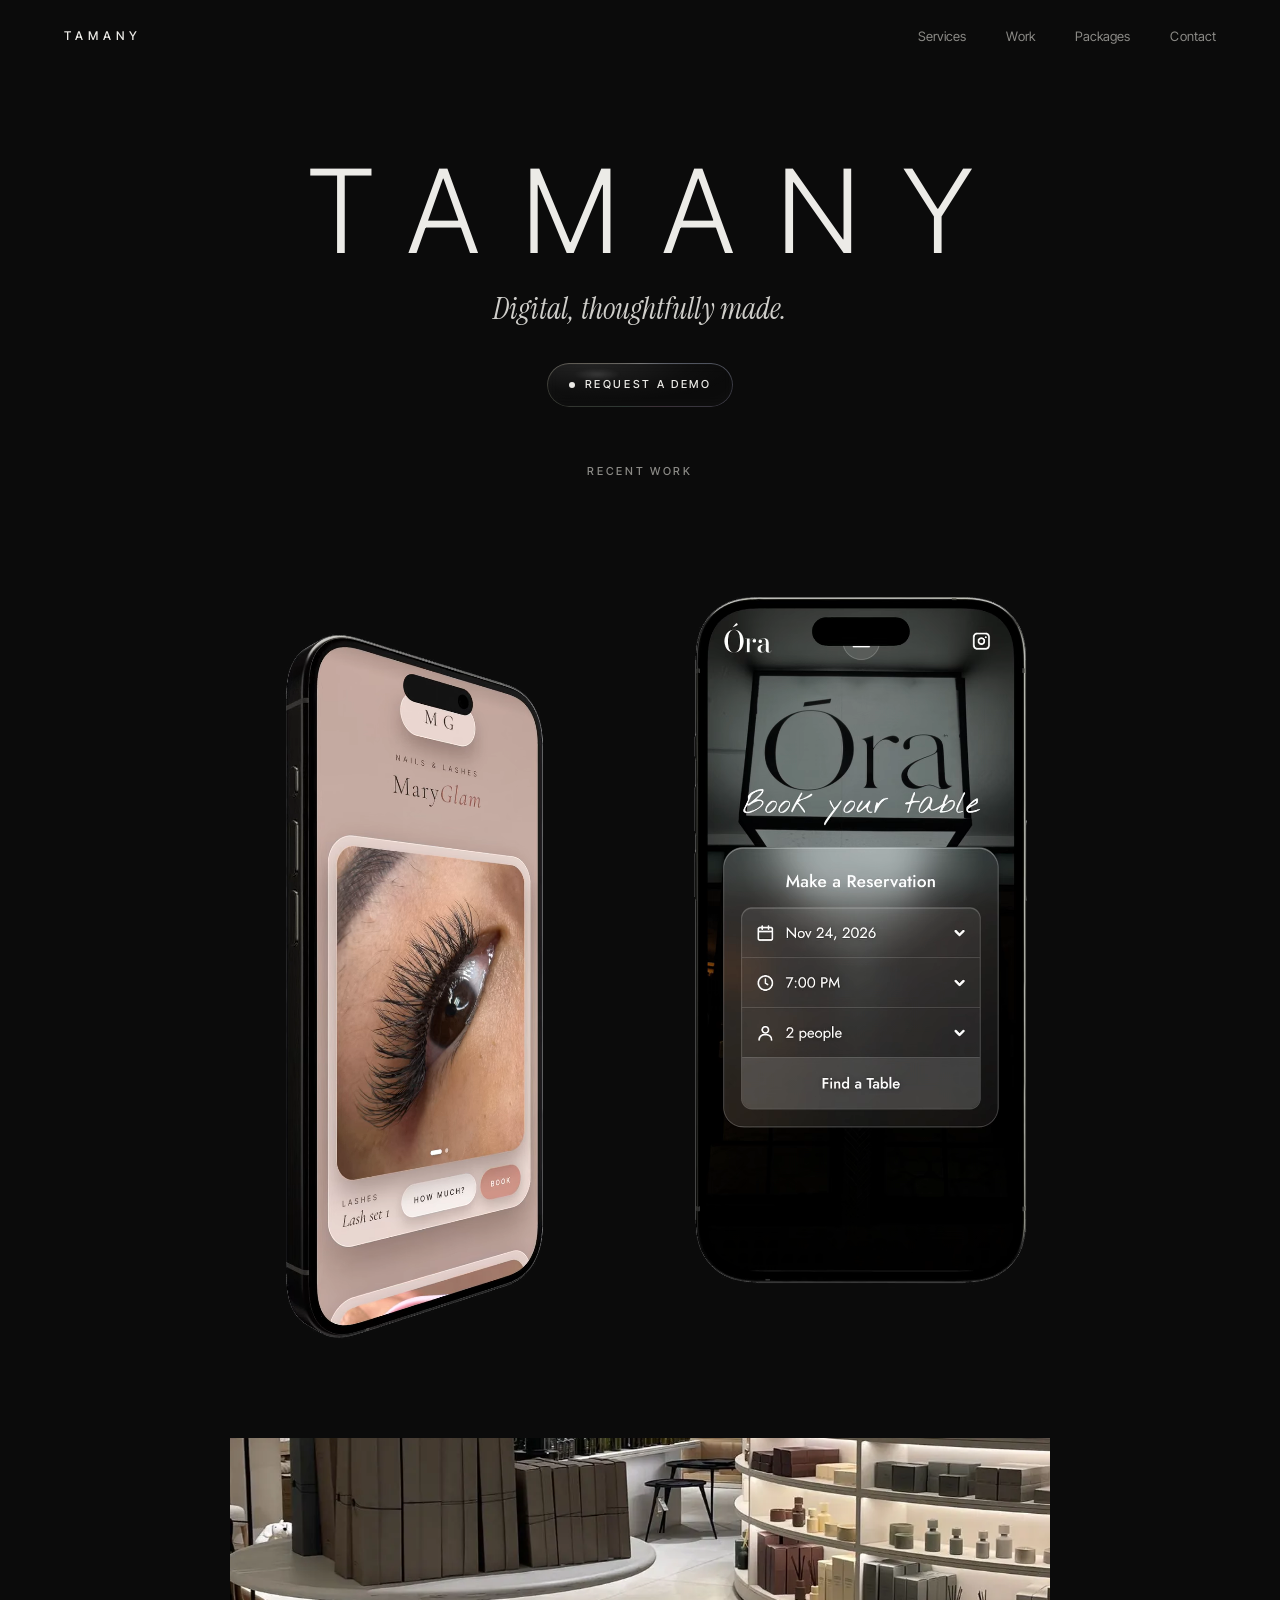
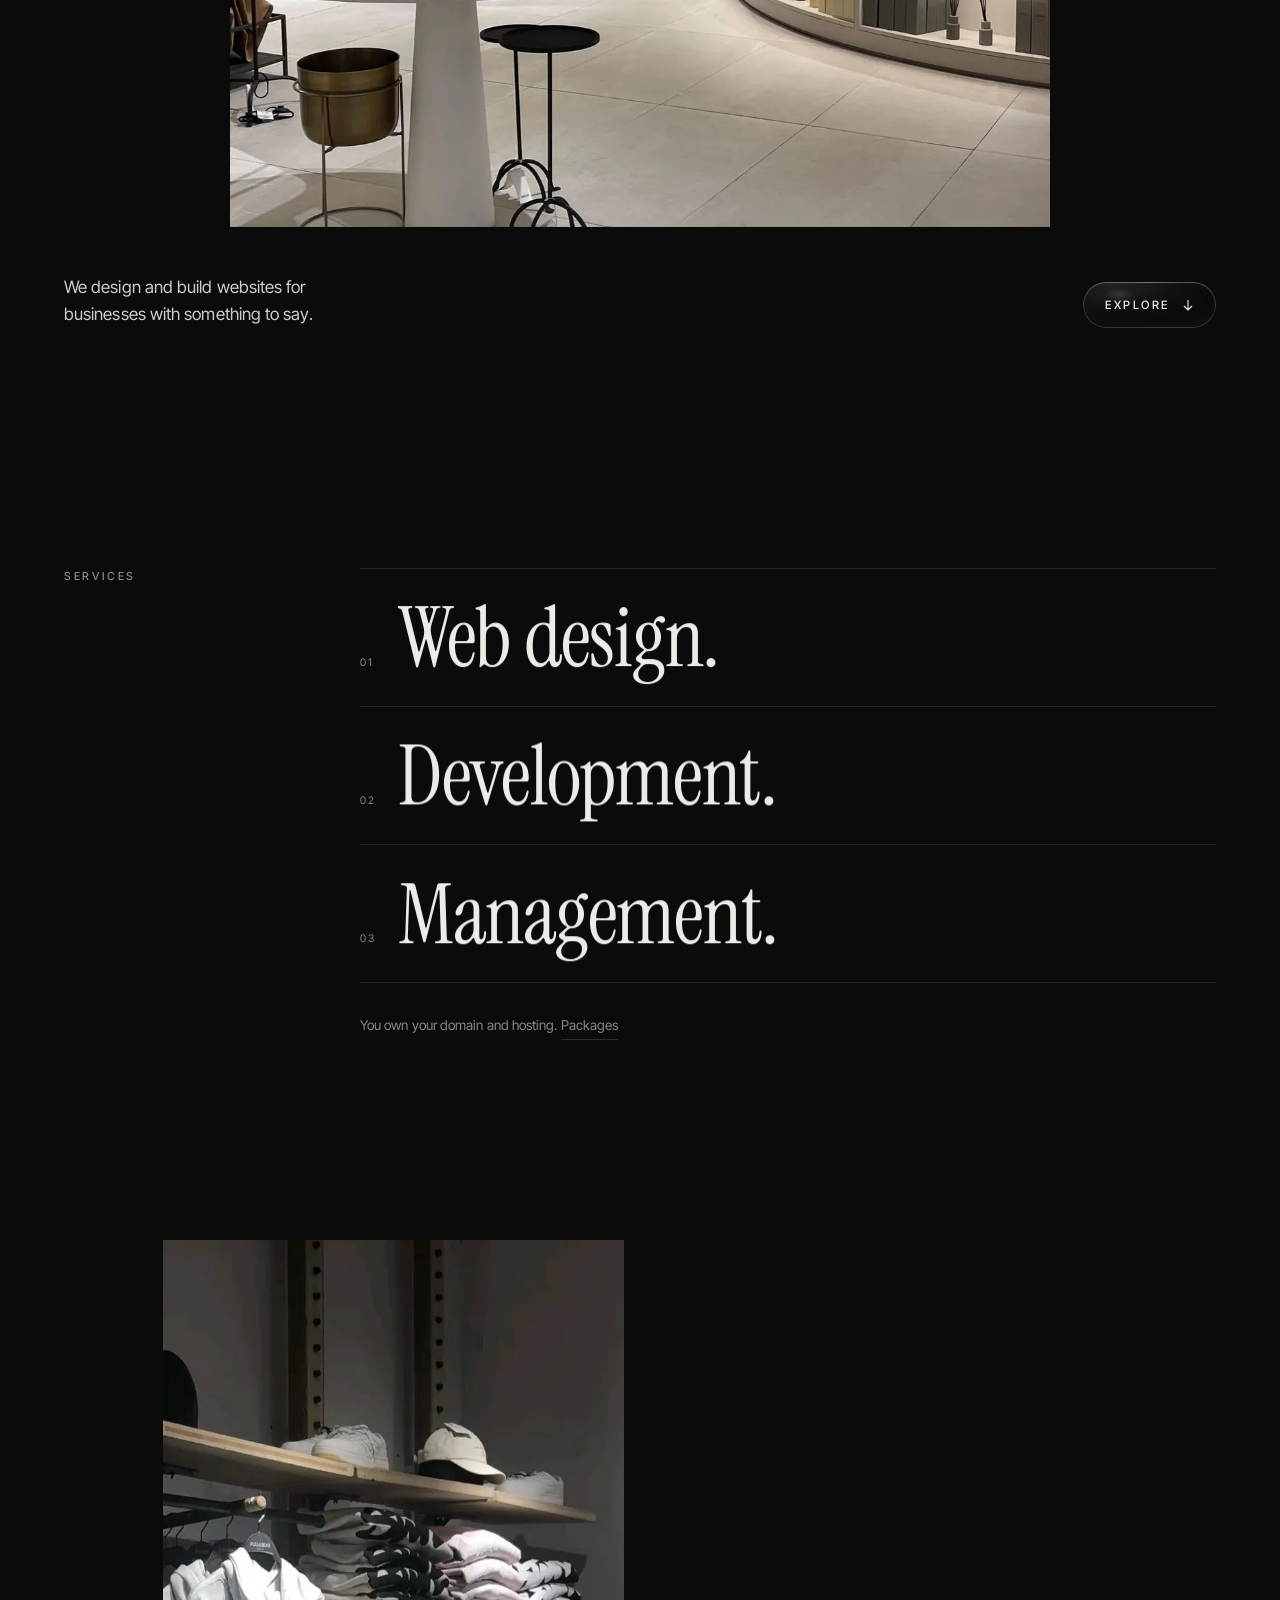
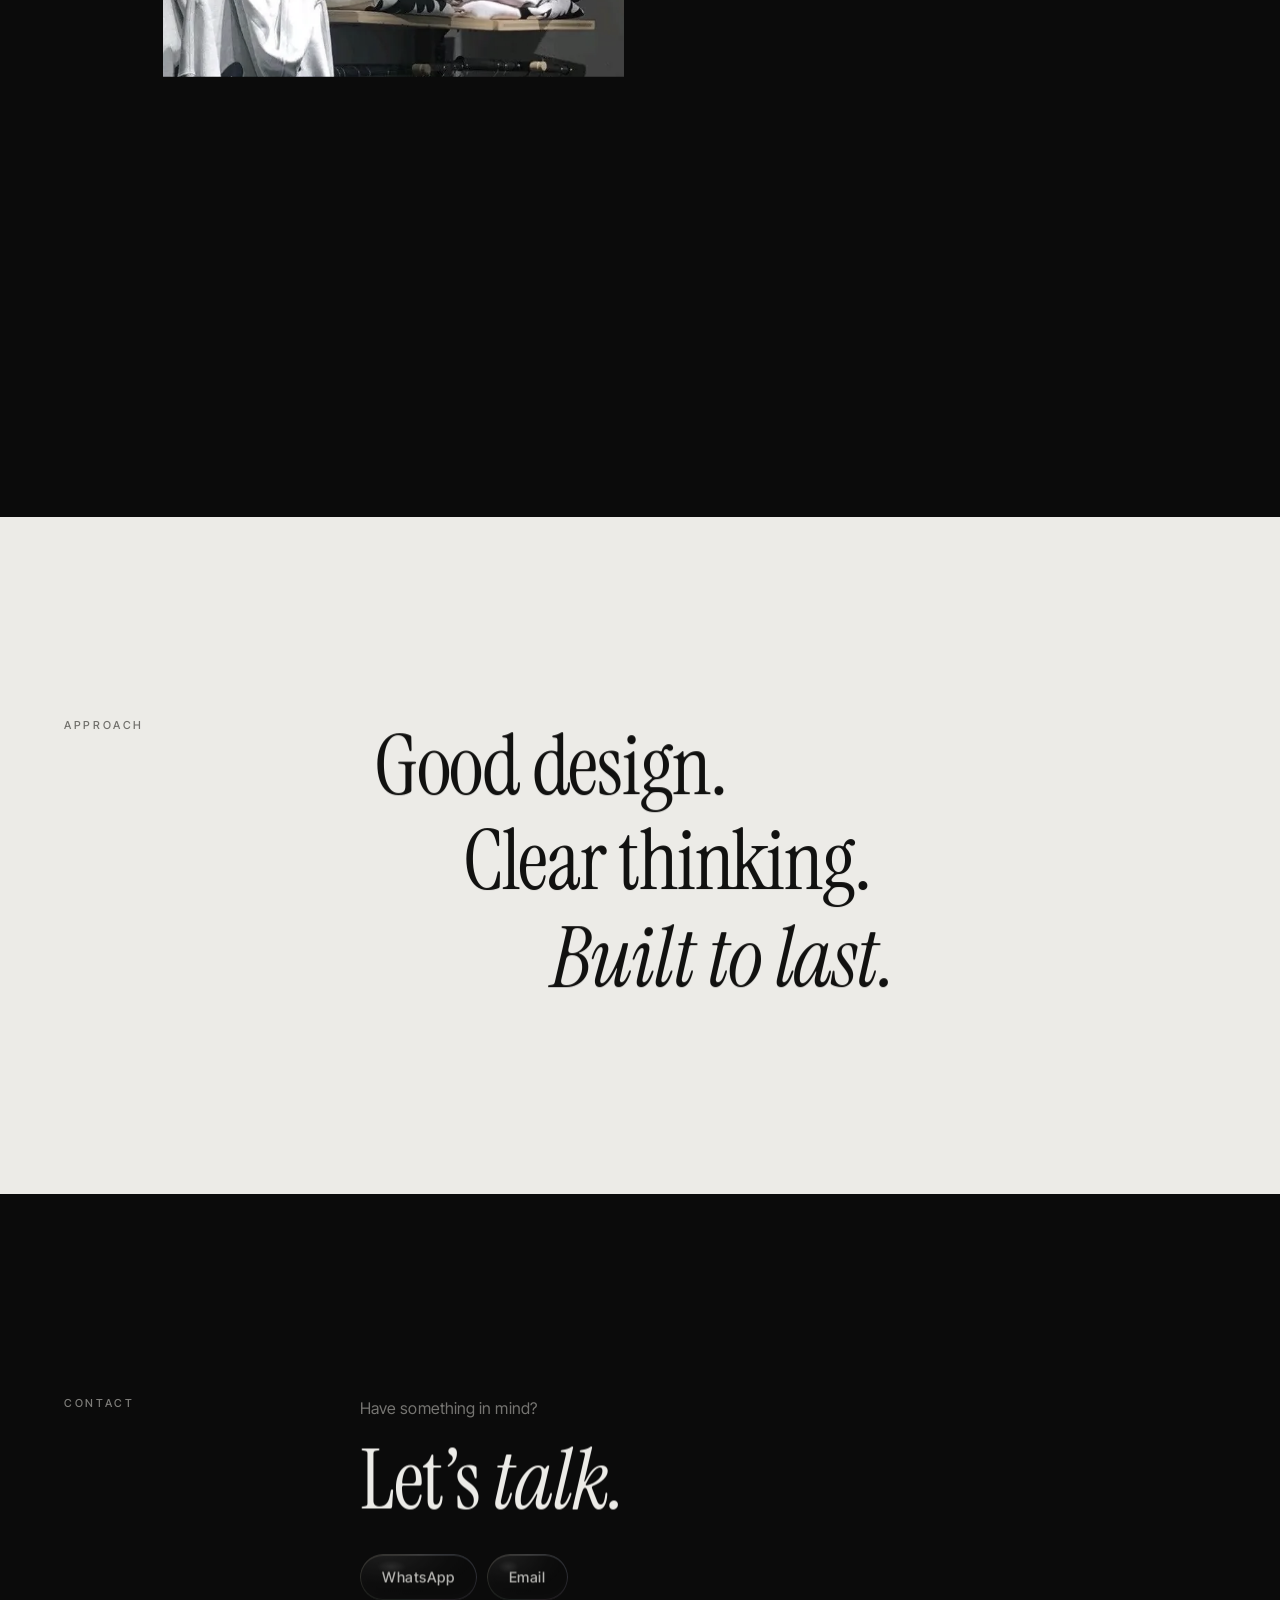
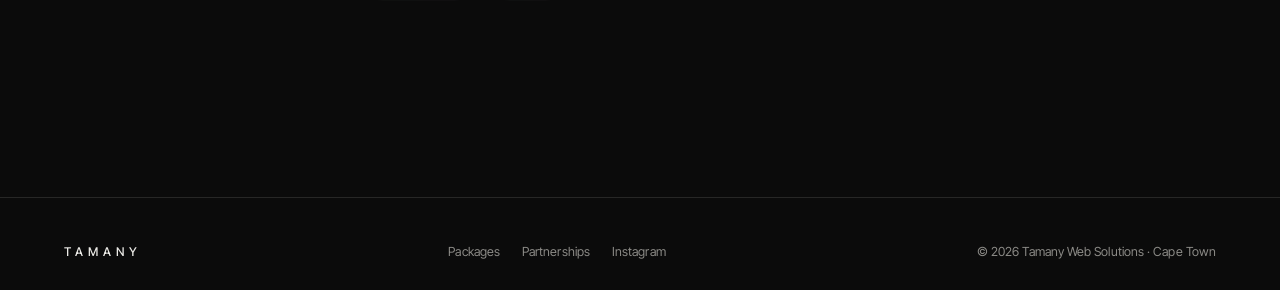
==== index.html @ 44512ad5 "Move Recent work above the hero image Order is now: wordmark, tagline, Request a demo -> Recent work" ====
<!DOCTYPE html>
<html lang="en">
<head>
<meta charset="utf-8">

<meta name="viewport" content="width=device-width, initial-scale=1, viewport-fit=cover">
<title>TAMANY — Digital, thoughtfully made</title>
<meta name="description" content="TAMANY is a Cape Town studio that designs, builds and manages websites for businesses with something to say.">
<link rel="canonical" href="https://tamany.tech/">
<meta name="theme-color" content="#0b0b0b">
<meta property="og:type" content="website">
<meta property="og:site_name" content="TAMANY">
<meta property="og:title" content="TAMANY — Digital, thoughtfully made">
<meta property="og:description" content="TAMANY is a Cape Town studio that designs, builds and manages websites for businesses with something to say.">
<meta property="og:url" content="https://tamany.tech/">
<meta property="og:image" content="https://tamany.tech/og.jpg">
<meta name="twitter:card" content="summary_large_image">
<link rel="icon" href="favicon-32.png" sizes="32x32" type="image/png">
<link rel="apple-touch-icon" href="apple-touch-icon.png">
<link rel="manifest" href="site.webmanifest">
<link rel="preload" href="assets/fonts/inter-tight.woff2" as="font" type="font/woff2" crossorigin>
<link rel="preload" href="assets/fonts/instrument-serif-latin-400-italic.woff2" as="font" type="font/woff2" crossorigin>
<link rel="stylesheet" href="assets/css/site.css">
<script>(function(r){r.classList.add('js');if(window.matchMedia&&!matchMedia('(prefers-reduced-motion: reduce)').matches){r.classList.add('motion');setTimeout(function(){if(!window.__tamanyReady)r.classList.remove('motion')},2500)}})(document.documentElement)</script>
<script src="assets/vendor/gsap.min.js" defer></script>
<script src="assets/vendor/ScrollTrigger.min.js" defer></script>
<script src="assets/vendor/lenis.min.js" defer></script>
<script src="assets/js/site.js" defer></script>
<script type="application/ld+json">{"@context":"https://schema.org","@type":"ProfessionalService","name":"Tamany Web Solutions","alternateName":"TAMANY","url":"https://tamany.tech/","logo":"https://tamany.tech/assets/img/icon-512.png","image":"https://tamany.tech/og.jpg","description":"Website design, development and management for businesses.","email":"tamanitadiwa@gmail.com","telephone":"+27842818624","address":{"@type":"PostalAddress","addressLocality":"Cape Town","addressCountry":"ZA"},"sameAs":["https://www.instagram.com/tamany.thech/"]}</script>
</head>
<body>
<a class="skip" href="#main">Skip to content</a>
<header class="nav bubble">
  <a class="brand" href="index.html" aria-label="TAMANY, home">TAMANY</a>
  <nav class="nav__links" aria-label="Primary">
    <a href="#services">Services</a>
    <a href="#recent">Work</a>
    <a href="packages.html">Packages</a>
    <a href="#contact">Contact</a>
  </nav>
  <button class="nav__menu" type="button" aria-expanded="false" aria-controls="menu">Menu</button>
</header>
<div class="menu" id="menu" aria-hidden="true" inert>
  <ul class="menu__list">
    <li><a href="#services">Services</a></li>
    <li><a href="#approach">Approach</a></li>
    <li><a href="#recent">Work</a></li>
    <li><a href="packages.html">Packages</a></li>
    <li><a href="#contact">Contact</a></li>
  </ul>
  <div class="menu__foot"><a href="https://wa.me/27842818624" target="_blank" rel="noopener">WhatsApp</a><a href="mailto:tamanitadiwa@gmail.com?subject=Tamany">Email</a><a href="https://www.instagram.com/tamany.thech/" target="_blank" rel="noopener">Instagram</a></div>
</div>
<main id="main">

<section class="hero hero--top" aria-label="Introduction">
  <div class="hero__head">
    <h1 class="wordmark">TAMANY</h1>
    <p class="hero__tag">Digital, thoughtfully made.</p>
    <a class="pill bubble demo" href="enquiry.html?need=demo"><i aria-hidden="true"></i>Request a demo</a>
  </div>
</section>

<section class="recent" id="recent" aria-labelledby="recent-h">
  <h2 class="label recent__label" id="recent-h">Recent work</h2>
  <div class="recent__stage">
    <figure class="phone phone--left" data-rate="0.05">
      <video muted loop playsinline disablepictureinpicture preload="none" poster="assets/video/maryglam-poster.webp" width="720" height="1530"
        data-webm="assets/video/maryglam.webm" data-mp4="assets/video/maryglam.mp4" aria-label="MaryGlam nails and lashes website on an iPhone"></video>
    </figure>
    <figure class="phone phone--right" data-rate="0.13">
      <video muted loop playsinline disablepictureinpicture preload="none" poster="assets/video/ora-poster.webp" width="720" height="1530"
        data-webm="assets/video/ora.webm" data-mp4="assets/video/ora.mp4" aria-label="Óra café website on an iPhone"></video>
    </figure>
  </div>
</section>

<section class="hero-follow" aria-label="About">
  <figure class="hero__media"><img src="assets/img/interior-800.webp" srcset="assets/img/interior-800.webp 800w, assets/img/interior-1200.webp 1200w" sizes="(min-width: 900px) 70vw, 100vw" alt="A bright, minimal retail interior with a curved shelf" loading="eager" fetchpriority="high" decoding="async" data-speed="1"></figure>
  <div class="hero__foot wrap">
    <p>We design and build websites for businesses with something to say.</p>
    <a class="pill bubble" href="#services">Explore <svg viewBox="0 0 12 12" aria-hidden="true"><path d="M6 1v10M2 7l4 4 4-4" fill="none" stroke="currentColor" stroke-width="1.1"/></svg></a>
  </div>
</section>



<section class="section wrap" id="services" aria-labelledby="services-h">
  <div class="grid">
    <h2 class="label col-label" id="services-h" data-reveal>Services</h2>
    <div class="col-main">
      <ol class="offer">
        <li><span class="n">01</span><h3 class="mask"><span>Web design.</span></h3></li>
        <li><span class="n">02</span><h3 class="mask"><span>Development.</span></h3></li>
        <li><span class="n">03</span><h3 class="mask"><span>Management.</span></h3></li>
      </ol>
      <p class="note" data-reveal>You own your domain and hosting. <a class="link" href="packages.html">Packages</a></p>
    </div>
  </div>
</section>

<section class="diptych wrap" aria-hidden="true">
  <figure class="diptych__a" data-clip><img src="assets/img/garments-700.webp" srcset="assets/img/garments-700.webp 700w" sizes="(min-width: 900px) 40vw, 50vw" alt="" loading="lazy" decoding="async" data-speed="1.2"></figure>
  <figure class="diptych__b" data-clip><img src="assets/img/dining-700.webp" srcset="assets/img/dining-700.webp 700w" sizes="(min-width: 900px) 30vw, 50vw" alt="" loading="lazy" decoding="async" data-speed="0.8"></figure>
</section>

<section class="section paper wrap" id="approach" aria-labelledby="approach-h">
  <div class="grid">
    <h2 class="label col-label" id="approach-h" data-reveal>Approach</h2>
    <ul class="principles col-main">
      <li class="mask"><span>Good design.</span></li>
      <li class="mask"><span>Clear thinking.</span></li>
      <li class="mask"><span>Built to last.</span></li>
    </ul>
  </div>
</section>


<section class="section wrap" id="contact" aria-labelledby="contact-h">
  <div class="grid">
    <p class="label col-label" data-reveal>Contact</p>
    <div class="col-main">
      <p class="contact__q" data-reveal>Have something in mind?</p>
      <h2 class="display mask" id="contact-h"><span>Let’s <em>talk.</em></span></h2>
      <div class="contact__links" data-reveal>
        <a class="pill bubble" href="https://wa.me/27842818624?text=Hi%20Tamany%2C%20I%E2%80%99d%20like%20to%20talk%20about%20a%20website." target="_blank" rel="noopener">WhatsApp</a>
        <a class="pill bubble" href="mailto:tamanitadiwa@gmail.com?subject=Tamany">Email</a>
      </div>
    </div>
  </div>
</section>

</main>
<a class="pill bubble float-pk" href="packages.html">Packages</a>
<footer class="footer">
  <a class="brand" href="index.html">TAMANY</a>
  <nav aria-label="Footer">
    <a href="packages.html">Packages</a>
    <a href="collaborate.html">Partnerships</a>
    <a href="https://www.instagram.com/tamany.thech/" target="_blank" rel="noopener">Instagram</a>
  </nav>
  <span>© <span data-year>2026</span> Tamany Web Solutions · Cape Town</span>
</footer>
</body>
</html>
---- assets/css/site.css ----
/* ==========================================================================
   TAMANY — mobile-first, editorial, restrained.
   Black, white, silver. Two typefaces. Space does the work.
   ========================================================================== */

@font-face{font-family:"Inter Tight";src:url("../fonts/inter-tight.woff2") format("woff2");font-weight:100 900;font-style:normal;font-display:swap}
@font-face{font-family:"Instrument Serif";src:url("../fonts/instrument-serif-latin-400-normal.woff2") format("woff2");font-weight:400;font-style:normal;font-display:swap}
@font-face{font-family:"Instrument Serif";src:url("../fonts/instrument-serif-latin-400-italic.woff2") format("woff2");font-weight:400;font-style:italic;font-display:swap}

:root{
  --bg:#0b0b0b;
  --fg:#ecebe7;
  --soft:#cfceca;
  --muted:#8b8a86;
  --faint:#555552;
  --line:rgba(236,235,231,.12);
  --paper:#ecebe7;
  --ink:#111110;
  --ink-muted:#6d6c68;
  --ink-line:rgba(17,17,16,.14);

  --sans:"Inter Tight",-apple-system,BlinkMacSystemFont,"Helvetica Neue",Arial,sans-serif;
  --serif:"Instrument Serif","Times New Roman",Georgia,serif;

  --m:24px;
  --nav:60px;
  --space:112px;
  --ease:cubic-bezier(.22,1,.36,1);
}
@media (min-width:768px){:root{--m:48px;--nav:72px;--space:160px}}
@media (min-width:1200px){:root{--m:64px;--space:200px}}
@media (min-width:1800px){:root{--m:96px;--space:240px}}

/* ---------- Base ---------- */
*,*::before,*::after{box-sizing:border-box}
html{-webkit-text-size-adjust:100%;text-size-adjust:100%}
html.lenis,html.lenis body{height:auto}
.lenis.lenis-smooth{scroll-behavior:auto!important}
body{margin:0;background:var(--bg);color:var(--fg);font-family:var(--sans);font-size:15px;line-height:1.6;letter-spacing:.005em;-webkit-font-smoothing:antialiased;-moz-osx-font-smoothing:grayscale;overflow-x:clip}
@media (min-width:768px){body{font-size:16px}}
img{display:block;max-width:100%;height:auto}
a{color:inherit;text-decoration:none}
button{font:inherit;color:inherit;background:none;border:0;padding:0;cursor:pointer}
h1,h2,h3,p,ul,ol,figure{margin:0}
ul,ol{list-style:none;padding:0}
::selection{background:var(--fg);color:var(--bg)}
:focus-visible{outline:1px solid currentColor;outline-offset:4px}
.skip{position:fixed;left:12px;top:-60px;z-index:300;background:var(--fg);color:var(--bg);padding:10px 14px;font-size:13px}
.skip:focus{top:12px}

/* ---------- Type ---------- */
.label{font-size:10.5px;letter-spacing:.24em;text-transform:uppercase;font-weight:500;color:var(--muted)}
@media (min-width:768px){.label{font-size:11px}}
.muted{color:var(--muted)}
.display{font-family:var(--serif);font-weight:400;font-size:clamp(38px,9.4vw,84px);line-height:1.02;letter-spacing:-.015em}
.display em{font-style:italic}

/* ---------- Layout ---------- */
.wrap{padding-inline:var(--m)}
.section{padding-block:var(--space)}
.grid{display:grid;grid-template-columns:minmax(0,1fr);row-gap:32px}
@media (min-width:900px){
  .grid{grid-template-columns:repeat(12,minmax(0,1fr));column-gap:32px}
  .col-label{grid-column:1/4}
  .col-main{grid-column:4/13}
}

/* ---------- Links ---------- */
.link{position:relative;display:inline-block;padding-bottom:3px}
.link::after{content:"";position:absolute;left:0;right:0;bottom:0;height:1px;background:currentColor;opacity:.3;transition:opacity .4s ease,transform .7s var(--ease)}
.link:hover::after,.link:focus-visible::after{opacity:1}

.cta{display:inline-flex;align-items:center;gap:14px;font-size:11.5px;letter-spacing:.24em;text-transform:uppercase;font-weight:500;min-height:44px}
.cta i{display:block;width:34px;height:1px;background:currentColor;transform-origin:left;transition:transform .7s var(--ease)}
.cta:hover i,.cta:focus-visible i{transform:scaleX(1.7)}

/* ---------- Nav ---------- */
.nav{position:fixed;inset:0 0 auto;height:var(--nav);z-index:100;display:flex;align-items:center;justify-content:space-between;padding-inline:var(--m);transition:transform .6s var(--ease),background-color .5s ease}
.nav.is-scrolled{background:rgba(11,11,11,.96)}
.nav.is-hidden{transform:translateY(-100%)}
.brand{font-size:12px;letter-spacing:.42em;font-weight:500;margin-right:-.42em}
.nav__links{display:none;gap:40px;font-size:13px;color:var(--muted)}
.nav__links a{transition:color .3s ease}
.nav__links a:hover,.nav__links a[aria-current="page"]{color:var(--fg)}
.nav__menu{font-size:11px;letter-spacing:.24em;text-transform:uppercase;height:44px;display:inline-flex;align-items:center;padding-left:16px}
@media (min-width:900px){.nav__links{display:flex}.nav__menu{display:none}}

.menu{position:fixed;inset:0;z-index:99;background:var(--bg);padding:calc(var(--nav) + 40px) var(--m) calc(32px + env(safe-area-inset-bottom));display:flex;flex-direction:column;justify-content:space-between;opacity:0;visibility:hidden;transition:opacity .45s var(--ease),visibility 0s .45s}
.menu-open .menu{opacity:1;visibility:visible;transition:opacity .45s var(--ease)}
.menu__list a{display:block;font-family:var(--serif);font-size:38px;line-height:1.3;transform:translateY(10px);opacity:0;transition:transform .7s var(--ease),opacity .7s var(--ease)}
.menu-open .menu__list a{transform:none;opacity:1}
.menu-open .menu__list li:nth-child(2) a{transition-delay:.04s}
.menu-open .menu__list li:nth-child(3) a{transition-delay:.08s}
.menu-open .menu__list li:nth-child(4) a{transition-delay:.12s}
.menu-open .menu__list li:nth-child(5) a{transition-delay:.16s}
.menu__foot{display:flex;gap:24px;font-size:13px;color:var(--muted)}
body.menu-open{overflow:hidden}

/* ---------- Hero ---------- */
.hero{min-height:100vh;min-height:100svh;display:flex;flex-direction:column;padding-top:calc(var(--nav) + 8svh)}
.hero__head{text-align:center;padding-inline:var(--m)}
.wordmark{font-family:var(--sans);font-weight:300;font-size:clamp(30px,9.6vw,116px);letter-spacing:.36em;margin-right:-.36em;line-height:1}
.hero__tag{margin-top:16px;font-family:var(--serif);font-style:italic;font-size:clamp(19px,5vw,30px);color:var(--soft)}
.hero__media{position:relative;margin-top:5svh;flex:1 1 auto;min-height:36svh;overflow:hidden}
.hero__media img{position:absolute;left:0;top:-6%;width:100%;height:112%;object-fit:cover;object-position:50% 72%}
.hero__foot{display:flex;flex-direction:column;align-items:flex-start;gap:10px;padding-block:8px 28px}
.hero__foot p{max-width:30ch;color:var(--soft)}
@media (min-width:900px){
  .hero{padding-top:calc(var(--nav) + 9vh)}
  .hero__media{margin:6vh auto 0;width:min(64vw,1240px);flex:0 0 auto;min-height:0;height:min(44vh,34vw)}
  .hero__foot{flex-direction:row;justify-content:space-between;align-items:flex-end;padding-block:40px 40px}
  .hero__foot p{font-size:17px}
}

/* ---------- Services ---------- */
.offer li{display:flex;align-items:baseline;gap:18px;padding-block:16px;border-top:1px solid var(--line)}
.offer li:last-child{border-bottom:1px solid var(--line)}
.offer .n{font-size:10.5px;letter-spacing:.2em;color:var(--muted);min-width:20px}
.offer h3{font-family:var(--serif);font-weight:400;font-size:clamp(36px,10vw,84px);line-height:1.06;letter-spacing:-.015em;transition:opacity .6s var(--ease),transform .8s var(--ease)}
.offer small{margin-left:auto;font-size:12.5px;color:var(--muted);display:none}
@media (min-width:900px){
  .offer li{padding-block:24px}
  .offer small{display:block}
  .offer:hover h3{opacity:.25}
  .offer li:hover h3{opacity:1;transform:translateX(12px)}
}
.note{margin-top:32px;color:var(--muted);font-size:13.5px;max-width:36ch}

/* ---------- Diptych ---------- */
.diptych{display:grid;grid-template-columns:7fr 5fr;gap:12px;align-items:start;padding-bottom:var(--space)}
.diptych figure{position:relative;overflow:hidden}
.diptych__a{aspect-ratio:3/4.4}
.diptych__b{aspect-ratio:3/4;margin-top:34%}
.diptych img{position:absolute;left:0;top:-7%;width:100%;height:114%;object-fit:cover;filter:saturate(.72)}
@media (min-width:900px){
  .diptych{grid-template-columns:repeat(12,minmax(0,1fr));gap:32px}
  .diptych__a{grid-column:2/7}
  .diptych__b{grid-column:8/11;margin-top:42%}
}

/* ---------- Approach (paper) ---------- */
.paper{background:var(--paper);color:var(--ink)}
.paper .label{color:var(--ink-muted)}
.principles li{font-family:var(--serif);font-size:clamp(36px,9.6vw,84px);line-height:1.1;letter-spacing:-.015em}
.principles li:nth-child(2){padding-left:12%}
.principles li:nth-child(3){padding-left:24%;font-style:italic}
.approach__fig{position:relative;overflow:hidden;aspect-ratio:4/5;width:72%;margin:48px 0 0 auto}
.approach__fig img{position:absolute;left:0;top:-7%;width:100%;height:114%;object-fit:cover}
@media (min-width:900px){
  .approach__words{grid-column:4/10;align-self:center}
  .approach__fig{grid-column:10/13;width:100%;margin:0}
}

/* ---------- Work ---------- */
.work-list li{display:flex;justify-content:space-between;align-items:baseline;gap:18px;padding-block:20px;border-top:1px solid var(--line)}
.work-list li:last-child{border-bottom:1px solid var(--line)}
.work-list h3{font-family:var(--serif);font-weight:400;font-size:clamp(24px,6vw,40px);line-height:1.1;color:var(--faint)}
.work-list .label{color:var(--faint)}
.work-intro{color:var(--muted);max-width:34ch;margin-bottom:40px}

/* ---------- Contact ---------- */
.contact__q{color:var(--muted);margin-bottom:10px}
.contact__links{display:flex;flex-wrap:wrap;gap:12px 32px;margin-top:36px;color:var(--soft)}
@media (min-width:768px){.contact__links{font-size:17px}}

/* ---------- Footer ---------- */
.footer{padding:44px var(--m) calc(28px + env(safe-area-inset-bottom));border-top:1px solid var(--line);display:flex;flex-direction:column;gap:18px;font-size:12.5px;color:var(--muted)}
.footer nav{display:flex;flex-wrap:wrap;gap:8px 22px}
.footer a:hover{color:var(--fg)}
.footer .brand{color:var(--fg)}
@media (min-width:900px){.footer{flex-direction:row;justify-content:space-between;align-items:center}}

/* ---------- Subpages ---------- */
.page-head{padding-top:calc(var(--nav) + 72px);padding-bottom:56px}
@media (min-width:900px){.page-head{padding-top:calc(var(--nav) + 150px);padding-bottom:100px}}
.page-head h1{font-family:var(--serif);font-weight:400;font-size:clamp(40px,10vw,92px);line-height:1.04;letter-spacing:-.015em;margin-top:20px}
.page-head h1 em{font-style:italic}
.page-head p{margin-top:20px;color:var(--muted);max-width:38ch}

.rows > *{display:grid;grid-template-columns:minmax(0,1fr);gap:10px;padding-block:28px;border-top:1px solid var(--line)}
.rows > *:last-child{border-bottom:1px solid var(--line)}
.rows h2{font-family:var(--serif);font-weight:400;font-size:clamp(28px,7.2vw,44px);line-height:1.08;letter-spacing:-.01em}
.rows p{color:var(--muted);font-size:14px;max-width:50ch}
@media (min-width:900px){
  .rows > *{grid-template-columns:repeat(12,minmax(0,1fr));column-gap:32px;padding-block:40px;align-items:baseline}
  .rows .r-a{grid-column:1/6}
  .rows .r-b{grid-column:6/9}
  .rows .r-c{grid-column:9/13}
}
.rows .price,.price{font-family:var(--serif);font-size:clamp(26px,6.4vw,36px);line-height:1}
.price small{display:block;font-family:var(--sans);font-size:12px;color:var(--muted);margin-top:8px;line-height:1.5}
.feats{color:var(--muted);font-size:13.5px;line-height:1.75}
.row-actions{margin-top:16px;font-size:14px}
.chips{display:flex;gap:4px 18px;flex-wrap:wrap;font-size:14px}
.chip{color:var(--muted);min-height:40px;border-bottom:1px solid transparent;transition:color .3s,border-color .3s}
.chip[aria-pressed="true"]{color:var(--fg);border-color:var(--fg)}
@media (min-width:900px){.rows--links:hover > a{opacity:.4}.rows--links > a{transition:opacity .5s var(--ease)}.rows--links > a:hover{opacity:1}}

/* ---------- Form ---------- */
.form{display:grid;gap:30px;max-width:760px}
.field{border-bottom:1px solid var(--line);transition:border-color .3s}
.field:focus-within{border-color:var(--fg)}
.field label{display:block;font-size:10.5px;letter-spacing:.24em;text-transform:uppercase;color:var(--muted)}
.field input,.field select,.field textarea{width:100%;background:transparent;border:0;border-radius:0;color:var(--fg);font:inherit;font-size:17px;padding:10px 0 12px;outline:none;-webkit-appearance:none;appearance:none}
.field textarea{resize:vertical;min-height:96px}
.field select option{background:var(--bg)}
.field input::placeholder,.field textarea::placeholder{color:var(--faint)}
.field .err{display:none;font-size:12.5px;padding-bottom:8px}
.field.is-invalid{border-color:var(--fg)}
.field.is-invalid .err{display:block}
.form__send{display:flex;gap:28px;flex-wrap:wrap}
.form__send .muted{color:var(--muted)}
@media (min-width:700px){.form{grid-template-columns:1fr 1fr;column-gap:32px}.field--full,.form__send{grid-column:1/-1}}

/* ---------- Motion (only when JS + motion allowed) ---------- */
html.motion [data-reveal]{opacity:0;transform:translateY(14px)}
html.motion [data-clip]{clip-path:inset(0 0 100% 0)}
html.motion .hero .wordmark,html.motion .hero__tag,html.motion .hero__foot > *{opacity:0}

@media (prefers-reduced-motion:reduce){
  *,*::before,*::after{transition-duration:.01ms!important;animation-duration:.01ms!important}
}
html.motion .hero__media{clip-path:inset(18% 8% 18% 8%)}

/* ==========================================================================
   Soap bubble — used sparingly: nav on scroll, Explore, contact links.
   Clear, thin, faintly iridescent. Not frosted.
   ========================================================================== */
@property --sheen{syntax:"<angle>";initial-value:0deg;inherits:false}
.bubble{position:relative;isolation:isolate;border-radius:999px;background:radial-gradient(120% 140% at 22% 0%,rgba(255,255,255,.10),rgba(255,255,255,.02) 46%,rgba(255,255,255,0) 70%);-webkit-backdrop-filter:blur(6px) saturate(150%);backdrop-filter:blur(6px) saturate(150%);box-shadow:inset 0 1px 1px rgba(255,255,255,.16),inset 0 -6px 14px rgba(255,255,255,.025)}
.bubble::before{content:"";position:absolute;inset:0;border-radius:inherit;padding:1px;pointer-events:none;
  background:conic-gradient(from var(--sheen),rgba(255,255,255,.42),rgba(186,206,255,.30),rgba(255,198,232,.26),rgba(196,255,232,.24),rgba(255,236,190,.22),rgba(255,255,255,.42));
  -webkit-mask:linear-gradient(#000 0 0) content-box,linear-gradient(#000 0 0);-webkit-mask-composite:xor;mask:linear-gradient(#000 0 0) content-box exclude,linear-gradient(#000 0 0);
  animation:sheen 9s linear infinite;opacity:.75}
.bubble::after{content:"";position:absolute;left:14%;top:12%;width:26%;height:30%;border-radius:50%;background:radial-gradient(closest-side,rgba(255,255,255,.22),rgba(255,255,255,0));pointer-events:none;filter:blur(1px)}
@keyframes sheen{to{--sheen:360deg}}

/* Nav becomes a floating bubble once you scroll */
.nav{transition:transform .6s var(--ease),inset .6s var(--ease),height .6s var(--ease),padding .6s var(--ease),border-radius .6s var(--ease)}
.nav.is-scrolled{background:transparent;inset:10px 10px auto;height:52px;padding-inline:20px}
.nav.is-scrolled.bubble,.nav.is-scrolled{border-radius:999px}
.nav:not(.is-scrolled)::before,.nav:not(.is-scrolled)::after{opacity:0}
.nav::before,.nav::after{transition:opacity .6s ease}
.nav.is-scrolled{background:radial-gradient(120% 140% at 22% 0%,rgba(40,40,40,.42),rgba(14,14,14,.34) 60%)}
.nav.is-hidden{transform:translateY(calc(-100% - 16px))}
@media (min-width:900px){.nav.is-scrolled{inset:14px var(--m) auto;height:56px;padding-inline:28px}}

/* Bubble pills */
.pill{display:inline-flex;align-items:center;gap:12px;height:46px;padding:0 22px;font-size:11.5px;letter-spacing:.22em;text-transform:uppercase;font-weight:500;transition:transform .6s var(--ease)}
.pill:hover{transform:translateY(-2px)}
.pill svg{width:12px;height:12px;transition:transform .6s var(--ease)}
.pill:hover svg{transform:translateY(2px)}
.contact__links{gap:10px}
.contact__links .pill{letter-spacing:.04em;text-transform:none;font-size:14.5px;color:var(--fg)}

/* Line-mask reveals */
.mask{display:block;overflow:hidden;padding-bottom:.08em;margin-bottom:-.08em}
.mask > span{display:inline-block;will-change:transform}
html.motion .mask > span{transform:translateY(108%)}

@media (prefers-reduced-motion:reduce){.bubble::before{animation:none}}
.nav:not(.is-scrolled){background:none;box-shadow:none;-webkit-backdrop-filter:none;backdrop-filter:none}
.bubble::after{background:radial-gradient(closest-side,rgba(255,255,255,.13),rgba(255,255,255,0))}
@media (max-width:899px){
  .hero{height:100vh;height:100svh;min-height:560px}
  .hero__media{min-height:0;margin-top:4svh}
  .hero__foot{padding-bottom:calc(22px + env(safe-area-inset-bottom))}
}
.nav.bubble{position:fixed}
@media (max-width:899px){.hero__media{flex:1 1 0}}

/* ==========================================================================
   Packages: quick start + level slider
   ========================================================================== */
.pk{padding-bottom:72px}
@media (min-width:900px){.pk{padding-bottom:120px}}
.pk__lead{color:var(--muted);margin-bottom:26px;max-width:34ch}
.quick{display:flex;flex-wrap:wrap;gap:12px}
.price-pill{height:58px;padding:0 28px;font-family:var(--serif);font-size:24px;letter-spacing:0;text-transform:none;font-weight:400}
@media (max-width:420px){.quick{display:grid;grid-template-columns:repeat(3,1fr);gap:8px}.price-pill{justify-content:center;padding:0;font-size:20px;height:54px}}

.slider{--p:0%;padding-top:6px}
.range{-webkit-appearance:none;appearance:none;width:100%;height:44px;margin:0;background:transparent;cursor:pointer;touch-action:pan-y}
.range:focus{outline:none}
.range::-webkit-slider-runnable-track{height:1px;background:linear-gradient(90deg,var(--fg) var(--p),var(--line) var(--p))}
.range::-moz-range-track{height:1px;background:var(--line)}
.range::-moz-range-progress{height:1px;background:var(--fg)}
.range::-webkit-slider-thumb{-webkit-appearance:none;width:30px;height:30px;margin-top:-15px;border-radius:50%;border:1px solid rgba(255,255,255,.38);
  background:radial-gradient(circle at 32% 28%,rgba(255,255,255,.6),rgba(255,255,255,.08) 34%,rgba(255,255,255,0) 60%),conic-gradient(from 200deg,rgba(186,206,255,.35),rgba(255,198,232,.3),rgba(196,255,232,.28),rgba(255,236,190,.26),rgba(186,206,255,.35));
  box-shadow:inset 0 0 8px rgba(255,255,255,.12),0 6px 18px rgba(0,0,0,.4);transition:transform .4s var(--ease)}
.range::-moz-range-thumb{width:28px;height:28px;border-radius:50%;border:1px solid rgba(255,255,255,.38);
  background:radial-gradient(circle at 32% 28%,rgba(255,255,255,.6),rgba(255,255,255,.08) 34%,rgba(255,255,255,0) 60%),conic-gradient(from 200deg,rgba(186,206,255,.35),rgba(255,198,232,.3),rgba(196,255,232,.28),rgba(255,236,190,.26),rgba(186,206,255,.35));box-shadow:0 6px 18px rgba(0,0,0,.4)}
.range:active::-webkit-slider-thumb{transform:scale(1.12)}
.range:focus-visible::-webkit-slider-thumb{outline:1px solid var(--fg);outline-offset:3px}
.ticks{display:flex;justify-content:space-between;margin-top:6px}
.tick{font-size:10.5px;letter-spacing:.2em;text-transform:uppercase;color:var(--faint);min-height:40px;transition:color .4s ease}
.tick.is-on{color:var(--fg)}
.levels{margin-top:40px}
.level{display:none}
.level.is-on{display:block}
html:not(.js) .level{display:block;margin-bottom:56px}
html:not(.js) .slider{display:none}
.level__top{display:flex;align-items:baseline;justify-content:space-between;gap:16px;border-bottom:1px solid var(--line);padding-bottom:18px}
.level__price{font-family:var(--serif);font-size:clamp(48px,13vw,96px);line-height:1;letter-spacing:-.01em}
.level__host{color:var(--muted);font-size:13px;margin-top:14px}
.level__list{margin-top:26px;display:grid;grid-template-columns:1fr;gap:2px}
.level__list li{padding-block:9px;border-bottom:1px solid var(--line);color:var(--soft);font-size:15px}
@media (min-width:700px){.level__list{grid-template-columns:1fr 1fr;column-gap:32px}}
.level__actions{margin-top:32px;display:flex;align-items:center;gap:24px;flex-wrap:wrap;font-size:14px}

/* Floating Packages bubble (homepage, after the hero) */
.float-pk{position:fixed;left:50%;bottom:calc(18px + env(safe-area-inset-bottom));z-index:90;transform:translate(-50%,24px);opacity:0;pointer-events:none;transition:opacity .5s var(--ease),transform .6s var(--ease);background:radial-gradient(120% 140% at 22% 0%,rgba(40,40,40,.5),rgba(14,14,14,.42) 60%)}
.float-pk.is-on{opacity:1;transform:translate(-50%,0);pointer-events:auto}
.float-pk.is-on:hover{transform:translate(-50%,-2px)}
body.menu-open .float-pk{opacity:0;pointer-events:none}
@media (min-width:900px){.float-pk{left:auto;right:var(--m);bottom:28px;transform:translateY(24px)}.float-pk.is-on{transform:none}.float-pk.is-on:hover{transform:translateY(-2px)}}
.form__send .pill{color:var(--fg)}
.level__top .label{display:none}
.float-pk{background:radial-gradient(120% 140% at 22% 0%,rgba(44,44,44,.82),rgba(14,14,14,.78) 60%)}

/* ==========================================================================
   Quote form: choose options, see the draft
   ========================================================================== */
.quote{display:grid;grid-template-columns:minmax(0,1fr);gap:56px}
.quote__fields{display:grid;gap:40px}
@media (min-width:1000px){
  .quote{grid-template-columns:minmax(0,7fr) minmax(0,5fr);gap:72px;align-items:start}
  .quote__draft{position:sticky;top:calc(var(--nav) + 40px)}
}
.opts{border:0;margin:0;padding:0;min-width:0}
.opts legend{padding:0;margin-bottom:16px}
.opts__list{display:flex;flex-wrap:wrap;gap:8px}
.opt{position:relative;cursor:pointer}
.opt input{position:absolute;opacity:0;width:1px;height:1px}
.opt span{display:inline-flex;align-items:center;min-height:42px;padding:0 18px;border-radius:999px;border:1px solid var(--line);color:var(--muted);font-size:14px;transition:color .35s ease,border-color .35s ease,background-color .35s ease,transform .5s var(--ease)}
@media (hover:hover){.opt:hover span{color:var(--fg);border-color:rgba(236,235,231,.3)}}
.opt input:focus-visible + span{outline:1px solid var(--fg);outline-offset:3px}
.opt input:checked + span{color:var(--fg);border-color:transparent;background:radial-gradient(120% 140% at 22% 0%,rgba(255,255,255,.16),rgba(255,255,255,.04) 55%);
  box-shadow:inset 0 0 0 1px rgba(255,255,255,.34),inset 0 1px 1px rgba(255,255,255,.2),0 0 0 1px rgba(186,206,255,.10),0 0 18px rgba(255,198,232,.06)}
.quote__draft{border-top:1px solid var(--line);padding-top:24px}
.draft{margin:18px 0 28px;font-family:var(--sans);font-size:15px;line-height:1.7;white-space:pre-wrap;color:var(--soft);min-height:120px}
.quote__note{margin-top:18px;font-size:12.5px;color:var(--muted)}

/* ---------- Request a demo (hero) ---------- */
.demo{margin-top:22px;height:40px;padding:0 18px;font-size:10.5px;letter-spacing:.24em;gap:10px;color:var(--fg)}
.demo i{width:6px;height:6px;border-radius:50%;background:var(--fg);box-shadow:0 0 0 0 rgba(236,235,231,.5);animation:pulse 2.6s ease-out infinite}
@keyframes pulse{0%{box-shadow:0 0 0 0 rgba(236,235,231,.45)}70%{box-shadow:0 0 0 8px rgba(236,235,231,0)}100%{box-shadow:0 0 0 0 rgba(236,235,231,0)}}
html.motion .hero .demo{opacity:0}
@media (min-width:900px){.demo{margin-top:30px;height:44px;padding:0 22px;font-size:11px}}
@media (prefers-reduced-motion:reduce){.demo i{animation:none}}

/* ---------- Types instead of prices ---------- */
.type-pill{height:52px;padding:0 22px;font-family:var(--serif);font-size:20px;letter-spacing:0;text-transform:none;font-weight:400}
@media (max-width:420px){.quick{display:flex;flex-direction:column;align-items:flex-start;gap:10px}.type-pill{height:50px;font-size:19px;padding:0 22px;justify-content:flex-start}}
.level__price{font-size:clamp(40px,10.5vw,80px)}
.pk__more{margin-top:56px}

/* ---------- Enquiry: Instagram + photos ---------- */
.check{display:flex;align-items:center;gap:14px;cursor:pointer;color:var(--soft);font-size:15px;min-height:44px}
.check input{-webkit-appearance:none;appearance:none;width:22px;height:22px;margin:0;flex:none;border-radius:50%;border:1px solid var(--line);cursor:pointer;transition:all .35s ease}
.check input:checked{border-color:rgba(255,255,255,.4);background:radial-gradient(circle at 34% 30%,rgba(255,255,255,.95) 0 18%,rgba(255,255,255,.22) 40%,rgba(255,255,255,.06) 70%)}
.check input:focus-visible{outline:1px solid var(--fg);outline-offset:3px}

/* ---------- Phone: smaller services, tighter page heads ---------- */
@media (max-width:899px){
  .offer h3{font-size:clamp(26px,7.2vw,40px)}
  .offer li{padding-block:14px}
  .page-head{padding-top:calc(var(--nav) + 40px);padding-bottom:44px}
}

/* ==========================================================================
   Recent work — two floating phones, staggered, light parallax
   ========================================================================== */
.recent{padding:56px var(--m) 24px;position:relative}
.recent__label{text-align:center;margin-bottom:28px}
.recent__stage{display:grid;grid-template-columns:repeat(2,minmax(0,1fr));column-gap:4px;max-width:900px;margin:0 auto;align-items:start}
.phone{margin:0;aspect-ratio:720/1530;will-change:transform;backface-visibility:hidden}
.phone video{display:block;width:100%;height:100%;object-fit:contain;background:transparent;pointer-events:none}
.phone--left{margin-top:22%}          /* right phone sits higher */
.phone--right{margin-bottom:22%}
@media (min-width:600px){.recent__stage{column-gap:24px;max-width:560px}}
@media (min-width:900px){
  .recent{padding:96px var(--m) 40px}
  .recent__label{margin-bottom:48px}
  .recent__stage{grid-template-columns:repeat(2,minmax(0,340px));justify-content:center;column-gap:clamp(40px,8vw,160px);max-width:900px}
}

/* Order: wordmark → Recent work → image */
.hero.hero--top{min-height:0;height:auto;padding-bottom:0}
.hero--top + .recent{padding-top:40px}
.hero-follow{display:flex;flex-direction:column}
.hero-follow .hero__media{flex:none;margin-top:0;min-height:0;aspect-ratio:4/4.2}
@media (min-width:900px){
  .hero--top + .recent{padding-top:56px}
  .hero-follow{padding-top:72px}
  .hero-follow .hero__media{aspect-ratio:auto;margin:0 auto}
}
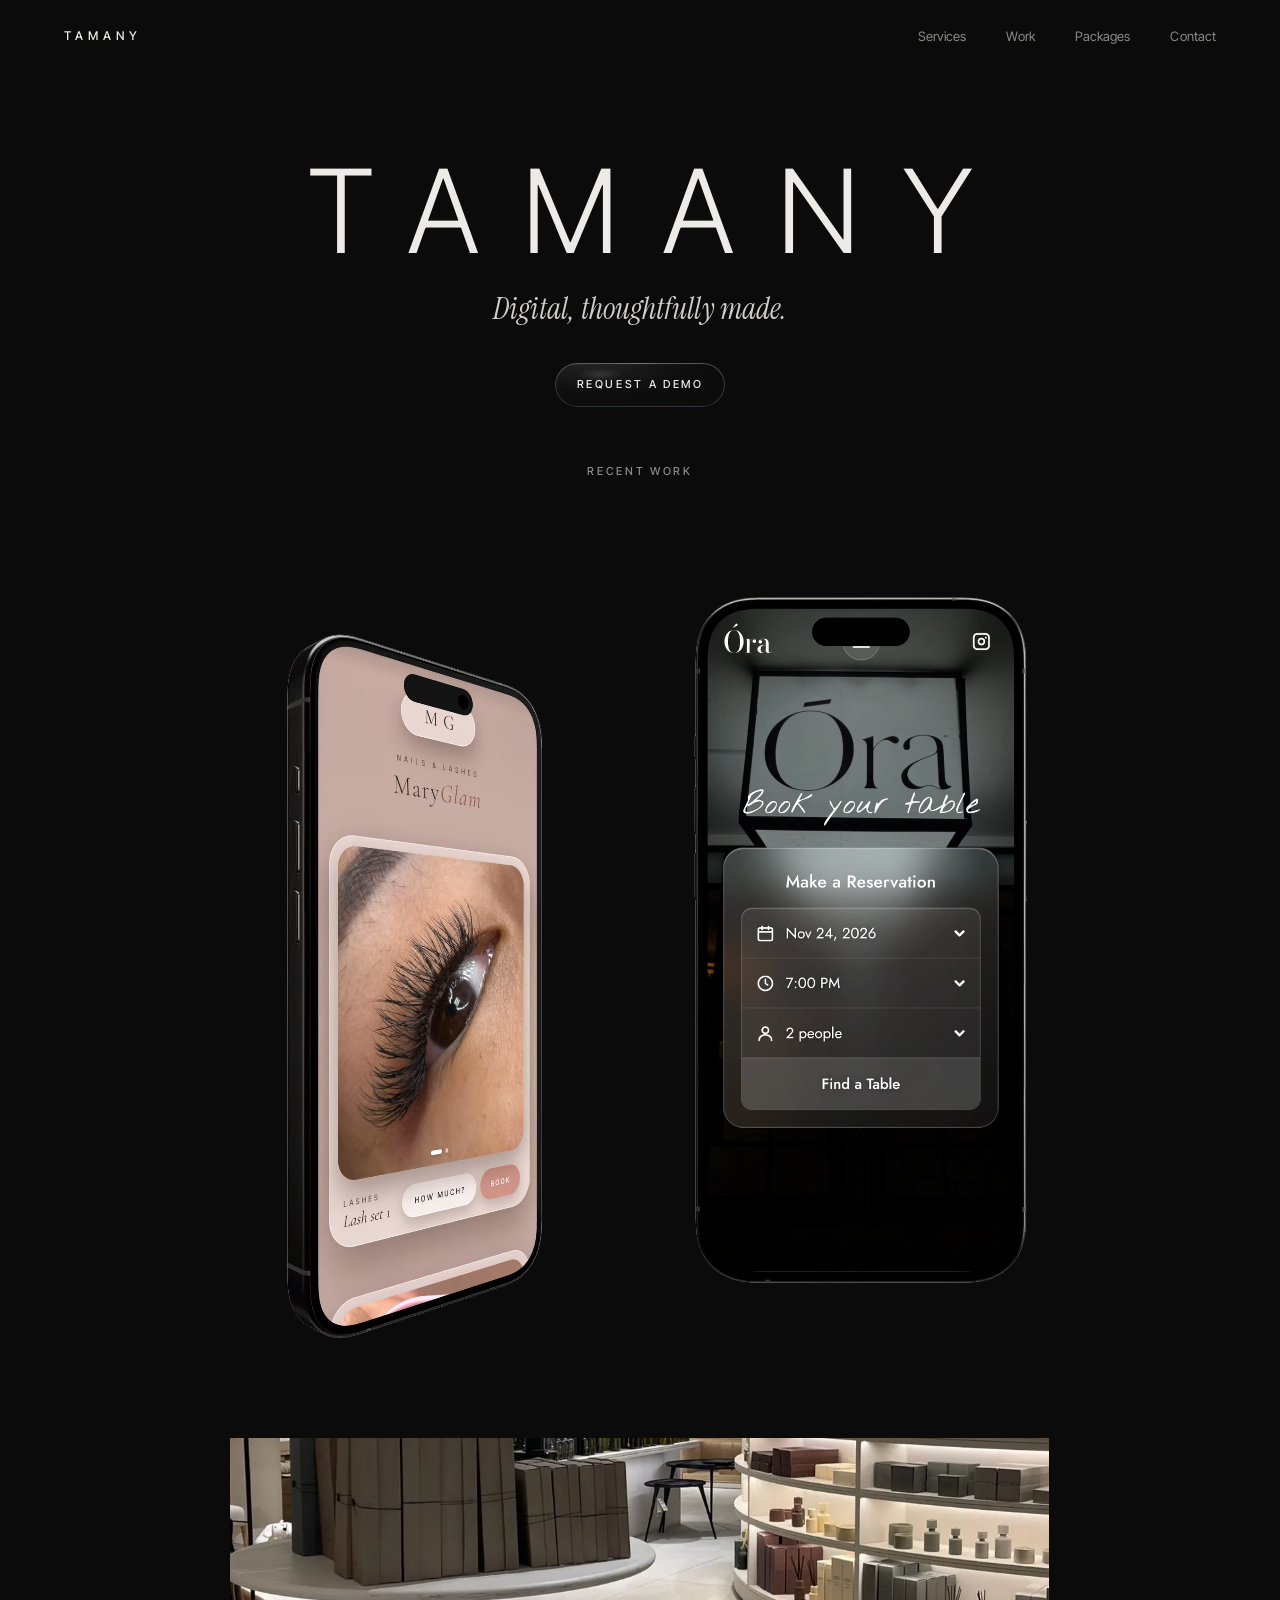
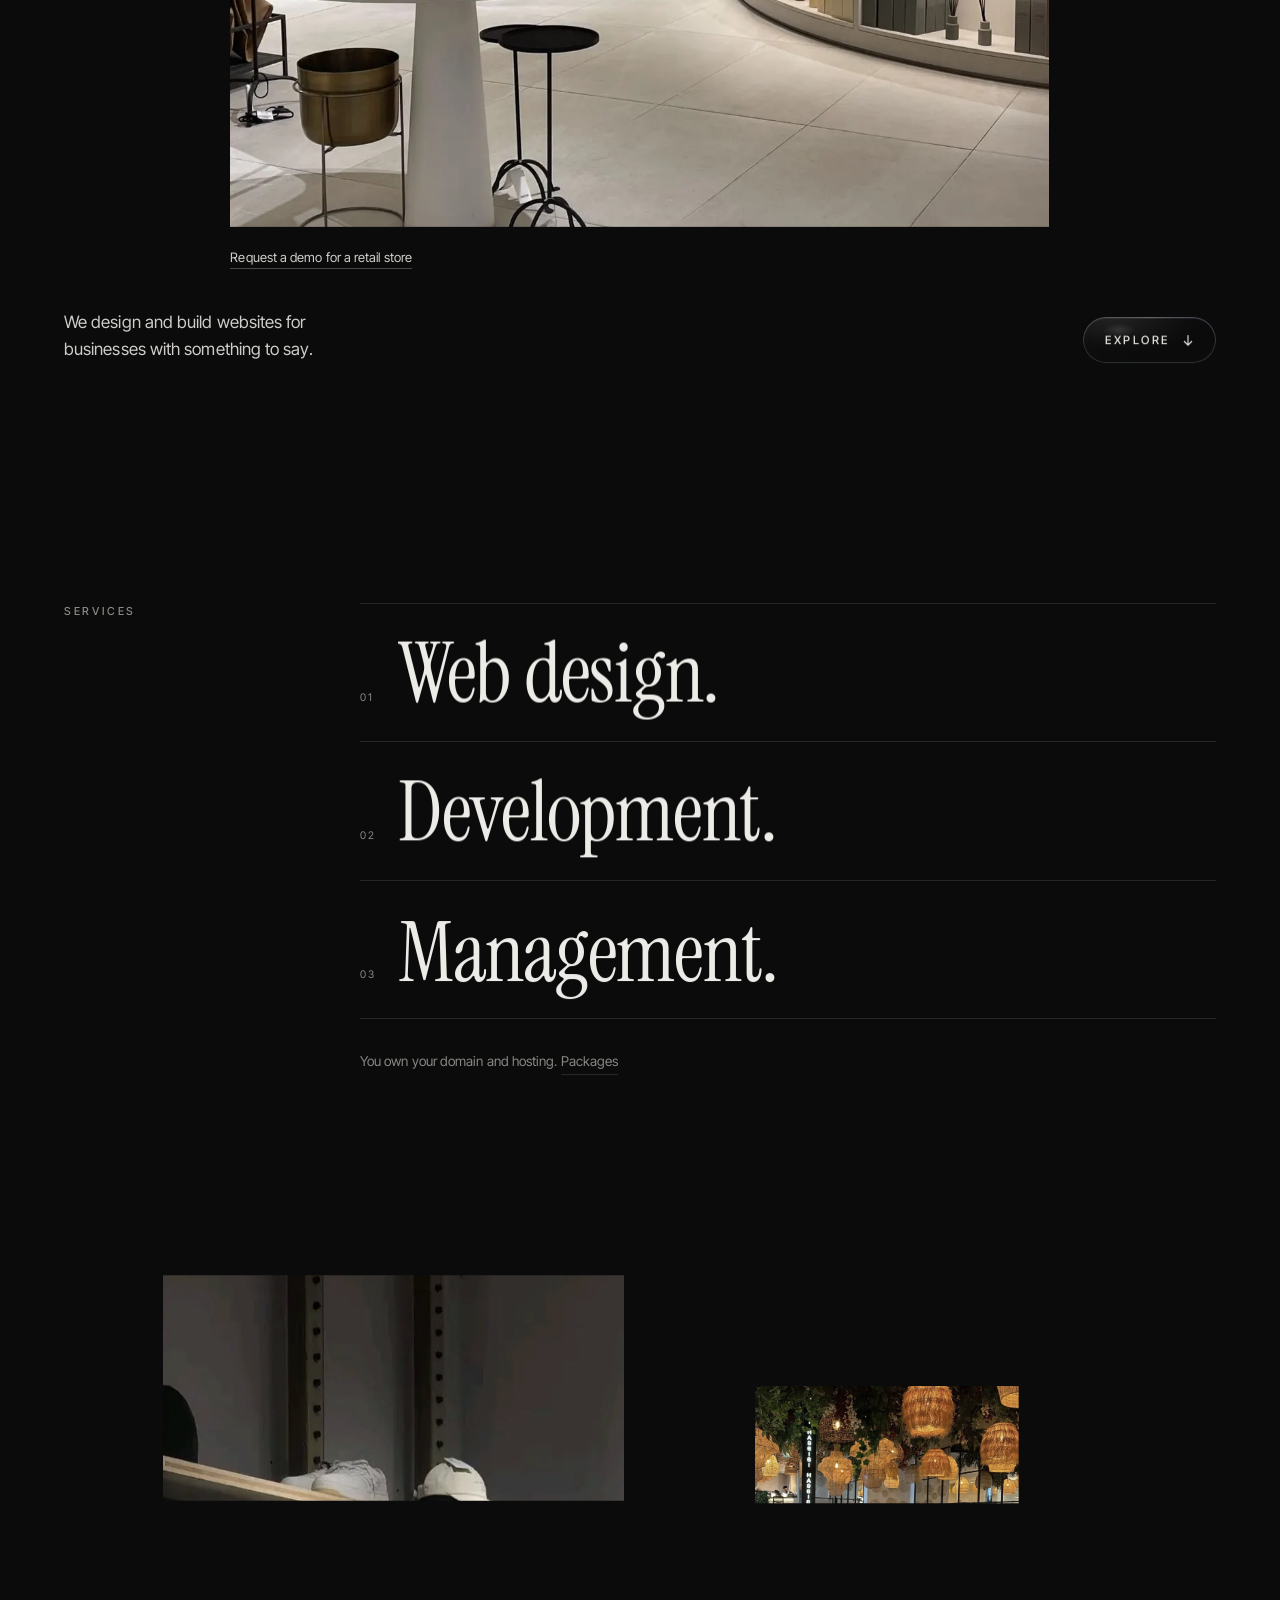
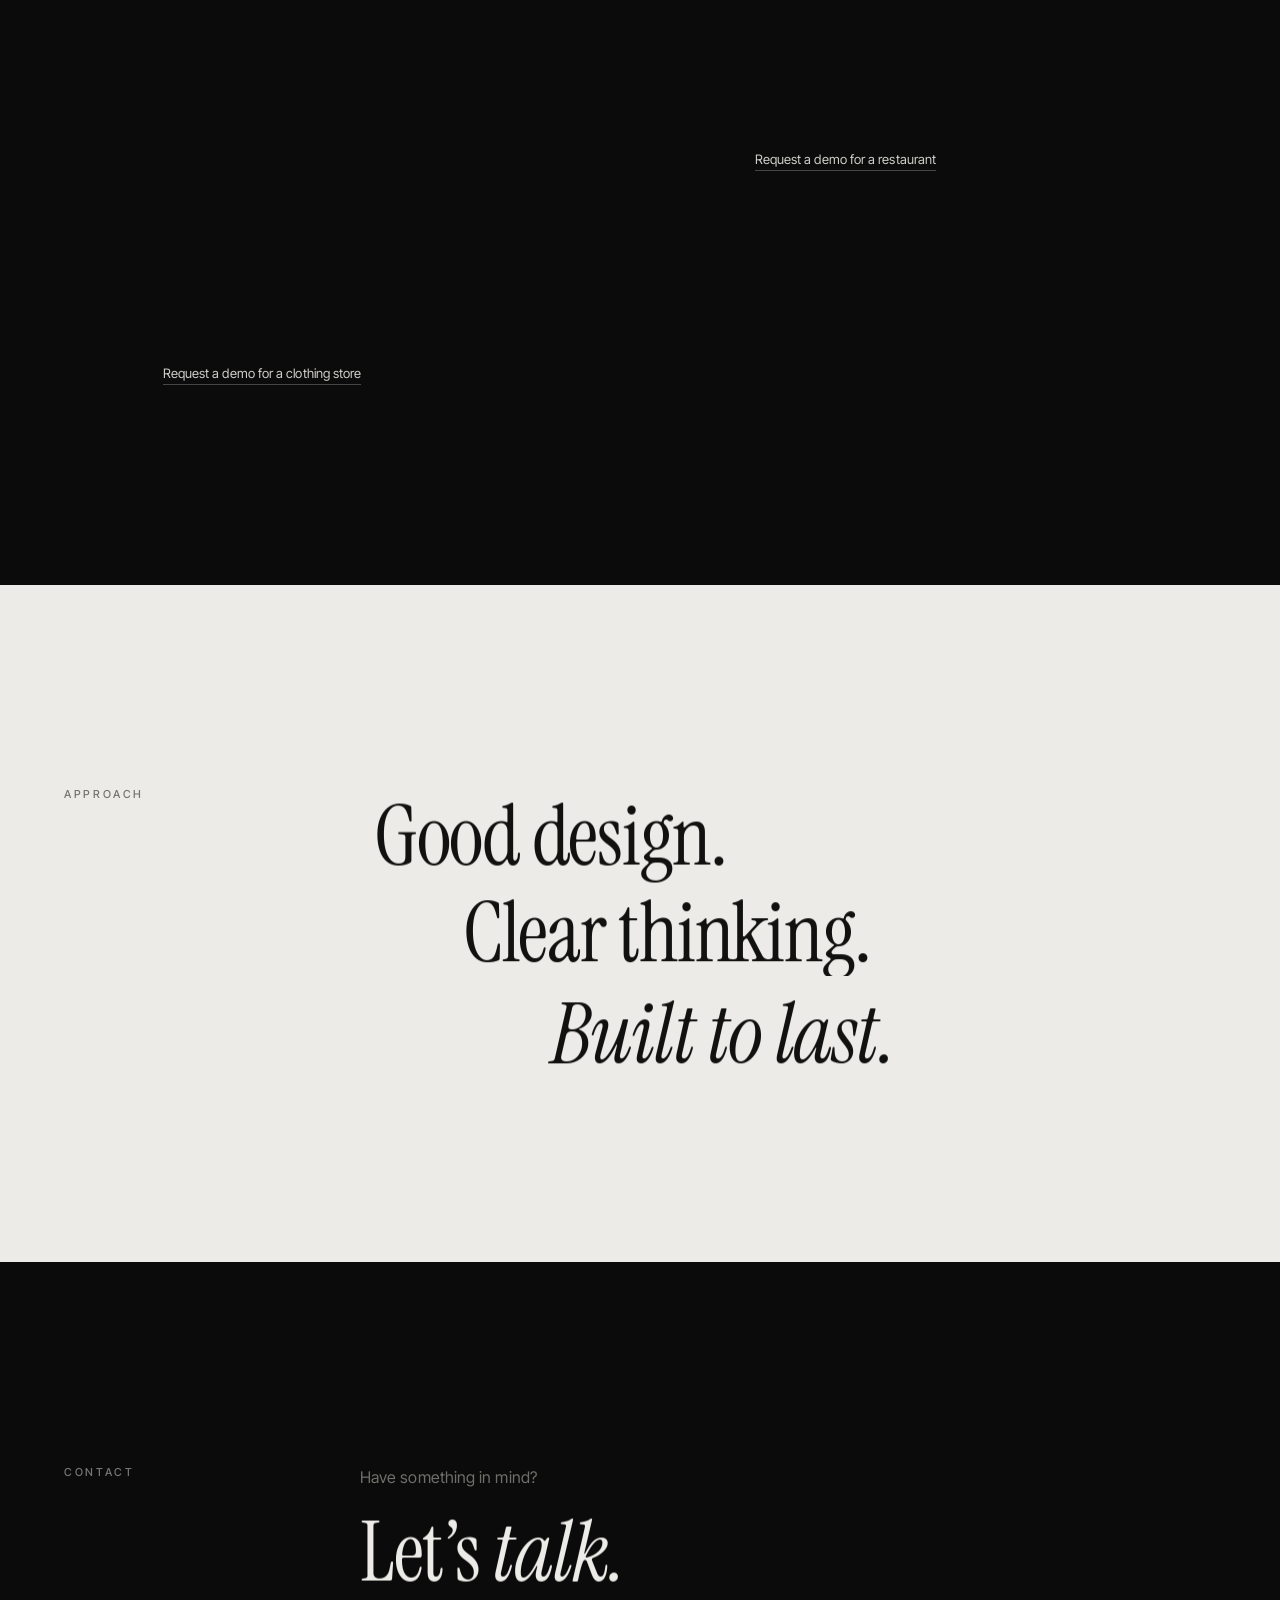
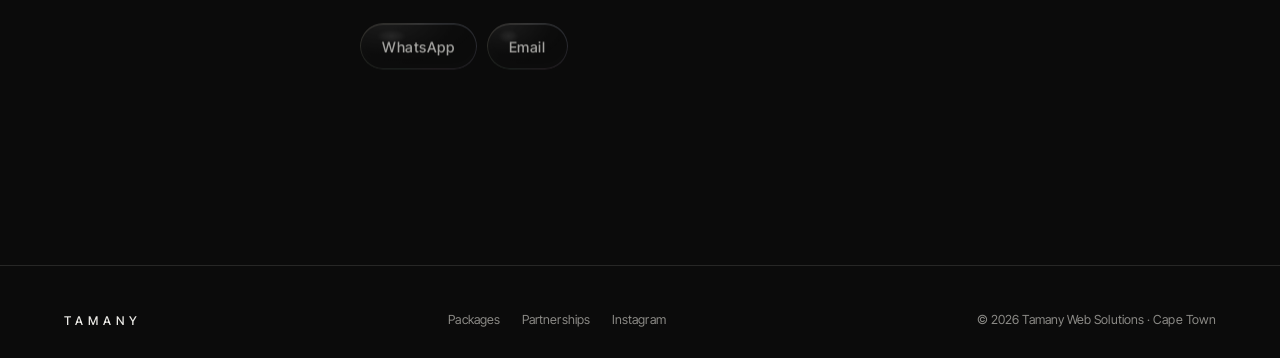
==== commit 2d2dc58f: "Form first: all WhatsApp/email buttons go through the enquiry form - Every WhatsApp/email button (ho" ====
--- a/index.html
+++ b/index.html
@@ -48,7 +48,7 @@
     <li><a href="packages.html">Packages</a></li>
     <li><a href="#contact">Contact</a></li>
   </ul>
-  <div class="menu__foot"><a href="https://wa.me/27842818624" target="_blank" rel="noopener">WhatsApp</a><a href="mailto:tamanitadiwa@gmail.com?subject=Tamany">Email</a><a href="https://www.instagram.com/tamany.thech/" target="_blank" rel="noopener">Instagram</a></div>
+  <div class="menu__foot"><a href="enquiry.html?via=whatsapp">WhatsApp</a><a href="enquiry.html?via=email">Email</a><a href="https://www.instagram.com/tamany.thech/" target="_blank" rel="noopener">Instagram</a></div>
 </div>
 <main id="main">
 
@@ -56,7 +56,7 @@
   <div class="hero__head">
     <h1 class="wordmark">TAMANY</h1>
     <p class="hero__tag">Digital, thoughtfully made.</p>
-    <a class="pill bubble demo" href="enquiry.html?need=demo"><i aria-hidden="true"></i>Request a demo</a>
+    <a class="pill bubble demo" href="enquiry.html?need=demo">Request a demo</a>
   </div>
 </section>
 
@@ -76,6 +76,7 @@
 
 <section class="hero-follow" aria-label="About">
   <figure class="hero__media"><img src="assets/img/interior-800.webp" srcset="assets/img/interior-800.webp 800w, assets/img/interior-1200.webp 1200w" sizes="(min-width: 900px) 70vw, 100vw" alt="A bright, minimal retail interior with a curved shelf" loading="eager" fetchpriority="high" decoding="async" data-speed="1"></figure>
+  <p class="photo-cta photo-cta--hero"><a class="link" href="enquiry.html?need=demo&amp;biz=Shop%20or%20retail">Request a demo for a retail store</a></p>
   <div class="hero__foot wrap">
     <p>We design and build websites for businesses with something to say.</p>
     <a class="pill bubble" href="#services">Explore <svg viewBox="0 0 12 12" aria-hidden="true"><path d="M6 1v10M2 7l4 4 4-4" fill="none" stroke="currentColor" stroke-width="1.1"/></svg></a>
@@ -98,9 +99,15 @@
   </div>
 </section>
 
-<section class="diptych wrap" aria-hidden="true">
-  <figure class="diptych__a" data-clip><img src="assets/img/garments-700.webp" srcset="assets/img/garments-700.webp 700w" sizes="(min-width: 900px) 40vw, 50vw" alt="" loading="lazy" decoding="async" data-speed="1.2"></figure>
-  <figure class="diptych__b" data-clip><img src="assets/img/dining-700.webp" srcset="assets/img/dining-700.webp 700w" sizes="(min-width: 900px) 30vw, 50vw" alt="" loading="lazy" decoding="async" data-speed="0.8"></figure>
+<section class="diptych wrap" aria-label="Businesses we build for">
+  <div class="diptych__a">
+    <figure data-clip><img src="assets/img/garments-700.webp" srcset="assets/img/garments-700.webp 700w" sizes="(min-width: 900px) 40vw, 50vw" alt="Clothing store with hoodies on a rail" loading="lazy" decoding="async" data-speed="1.2"></figure>
+    <p class="photo-cta"><a class="link" href="enquiry.html?need=demo&amp;biz=Fashion">Request a demo for a clothing store</a></p>
+  </div>
+  <div class="diptych__b">
+    <figure data-clip><img src="assets/img/dining-700.webp" srcset="assets/img/dining-700.webp 700w" sizes="(min-width: 900px) 30vw, 50vw" alt="Restaurant interior with woven pendant lights" loading="lazy" decoding="async" data-speed="0.8"></figure>
+    <p class="photo-cta"><a class="link" href="enquiry.html?need=demo&amp;biz=Caf%C3%A9%20or%20restaurant">Request a demo for a restaurant</a></p>
+  </div>
 </section>
 
 <section class="section paper wrap" id="approach" aria-labelledby="approach-h">
@@ -122,8 +129,8 @@
       <p class="contact__q" data-reveal>Have something in mind?</p>
       <h2 class="display mask" id="contact-h"><span>Let’s <em>talk.</em></span></h2>
       <div class="contact__links" data-reveal>
-        <a class="pill bubble" href="https://wa.me/27842818624?text=Hi%20Tamany%2C%20I%E2%80%99d%20like%20to%20talk%20about%20a%20website." target="_blank" rel="noopener">WhatsApp</a>
-        <a class="pill bubble" href="mailto:tamanitadiwa@gmail.com?subject=Tamany">Email</a>
+        <a class="pill bubble" href="enquiry.html?via=whatsapp">WhatsApp</a>
+        <a class="pill bubble" href="enquiry.html?via=email">Email</a>
       </div>
     </div>
   </div>
--- a/assets/css/site.css
+++ b/assets/css/site.css
@@ -395,3 +395,23 @@
   .hero-follow{padding-top:72px}
   .hero-follow .hero__media{aspect-ratio:auto;margin:0 auto}
 }
+
+/* Request a demo: no dot */
+.demo{gap:0}
+
+/* Small demo links under photos */
+.photo-cta{margin-top:12px;font-size:12.5px;color:var(--muted);line-height:1.4}
+.photo-cta a{color:var(--soft)}
+.photo-cta--hero{padding-inline:var(--m)}
+@media (min-width:900px){.photo-cta{font-size:13px}.photo-cta--hero{width:min(64vw,1240px);margin:14px auto 0;padding:0}}
+.diptych__a,.diptych__b{aspect-ratio:auto;overflow:visible}
+.diptych figure{position:relative;overflow:hidden;margin:0}
+.diptych__a figure{aspect-ratio:3/4.4}
+.diptych__b figure{aspect-ratio:3/4}
+@media (max-width:899px){.diptych .photo-cta{font-size:11.5px}}
+
+/* Required option groups */
+.opts .err{display:none;font-size:12.5px;color:var(--fg);margin-top:10px}
+.opts.is-invalid .err{display:block}
+.opts.is-invalid .opt span{border-color:rgba(236,235,231,.35)}
+.prefers-email .form__send button[value="email"]{order:-1}
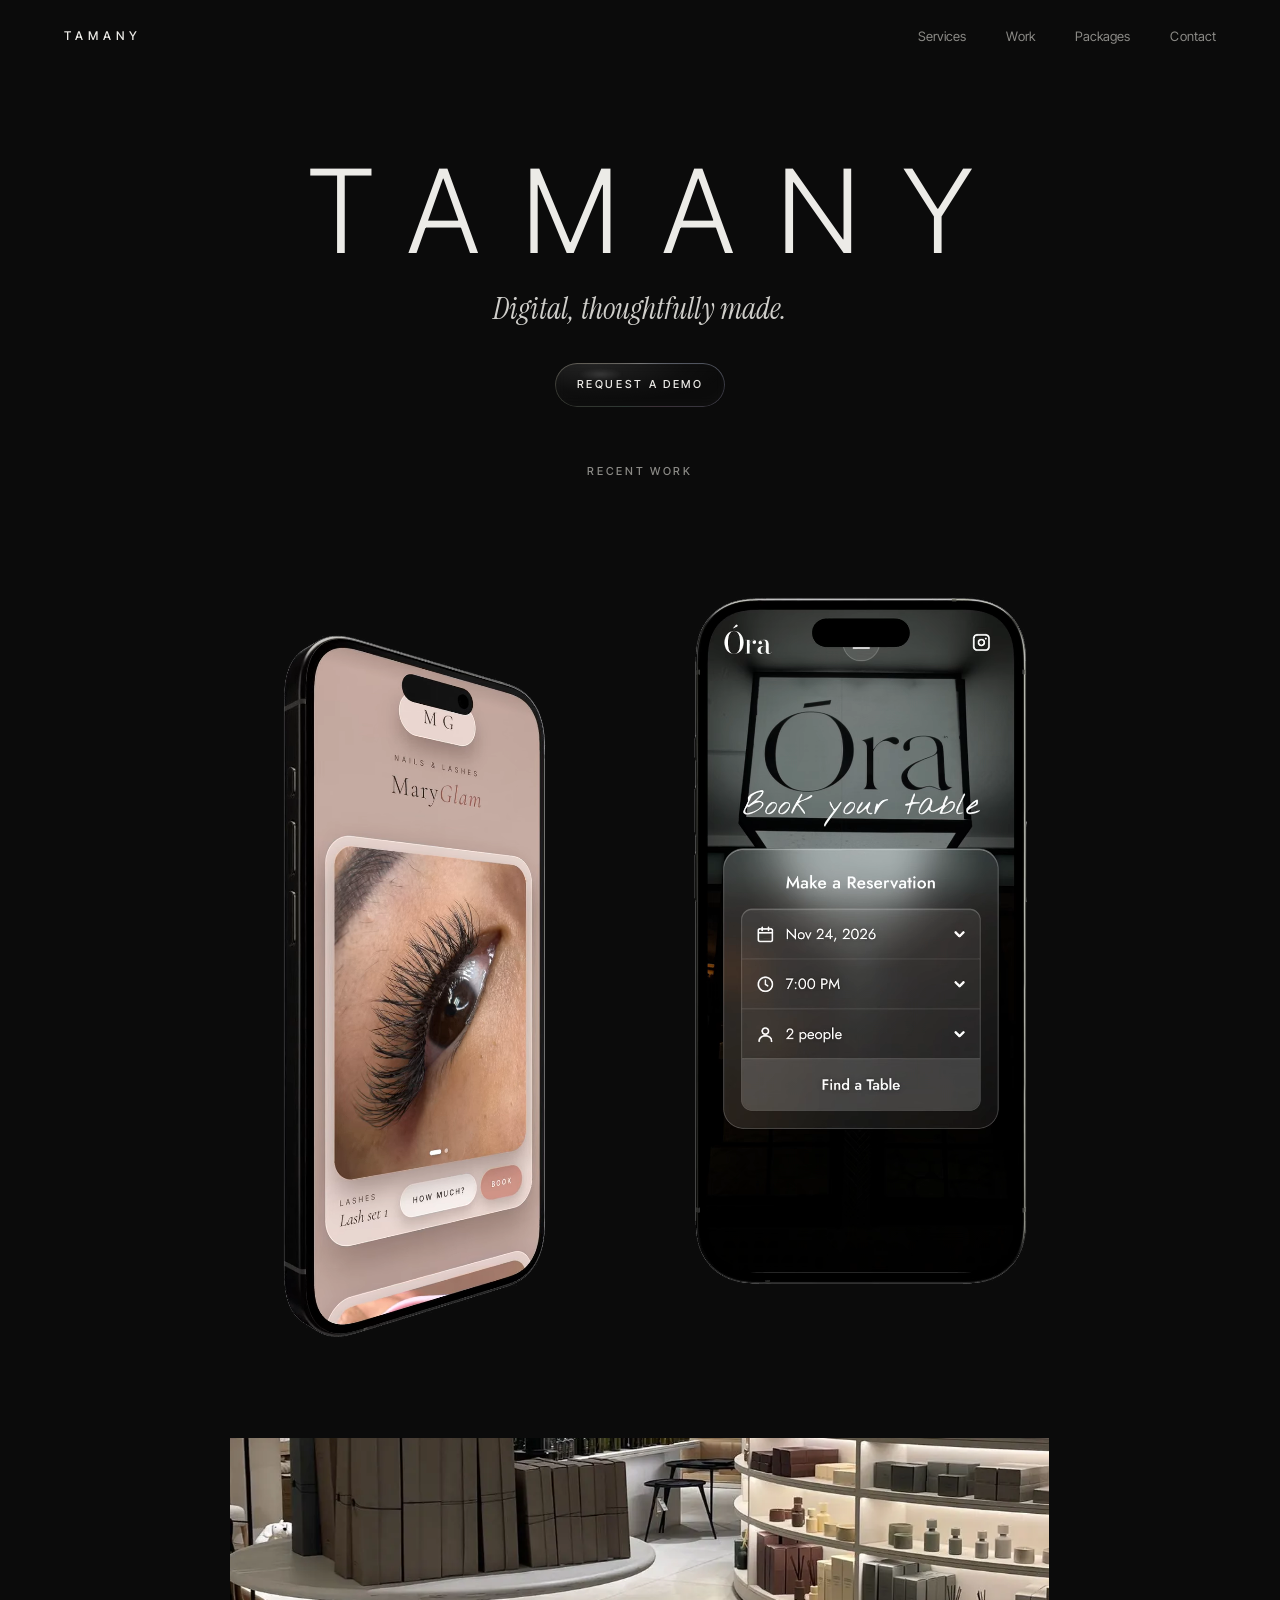
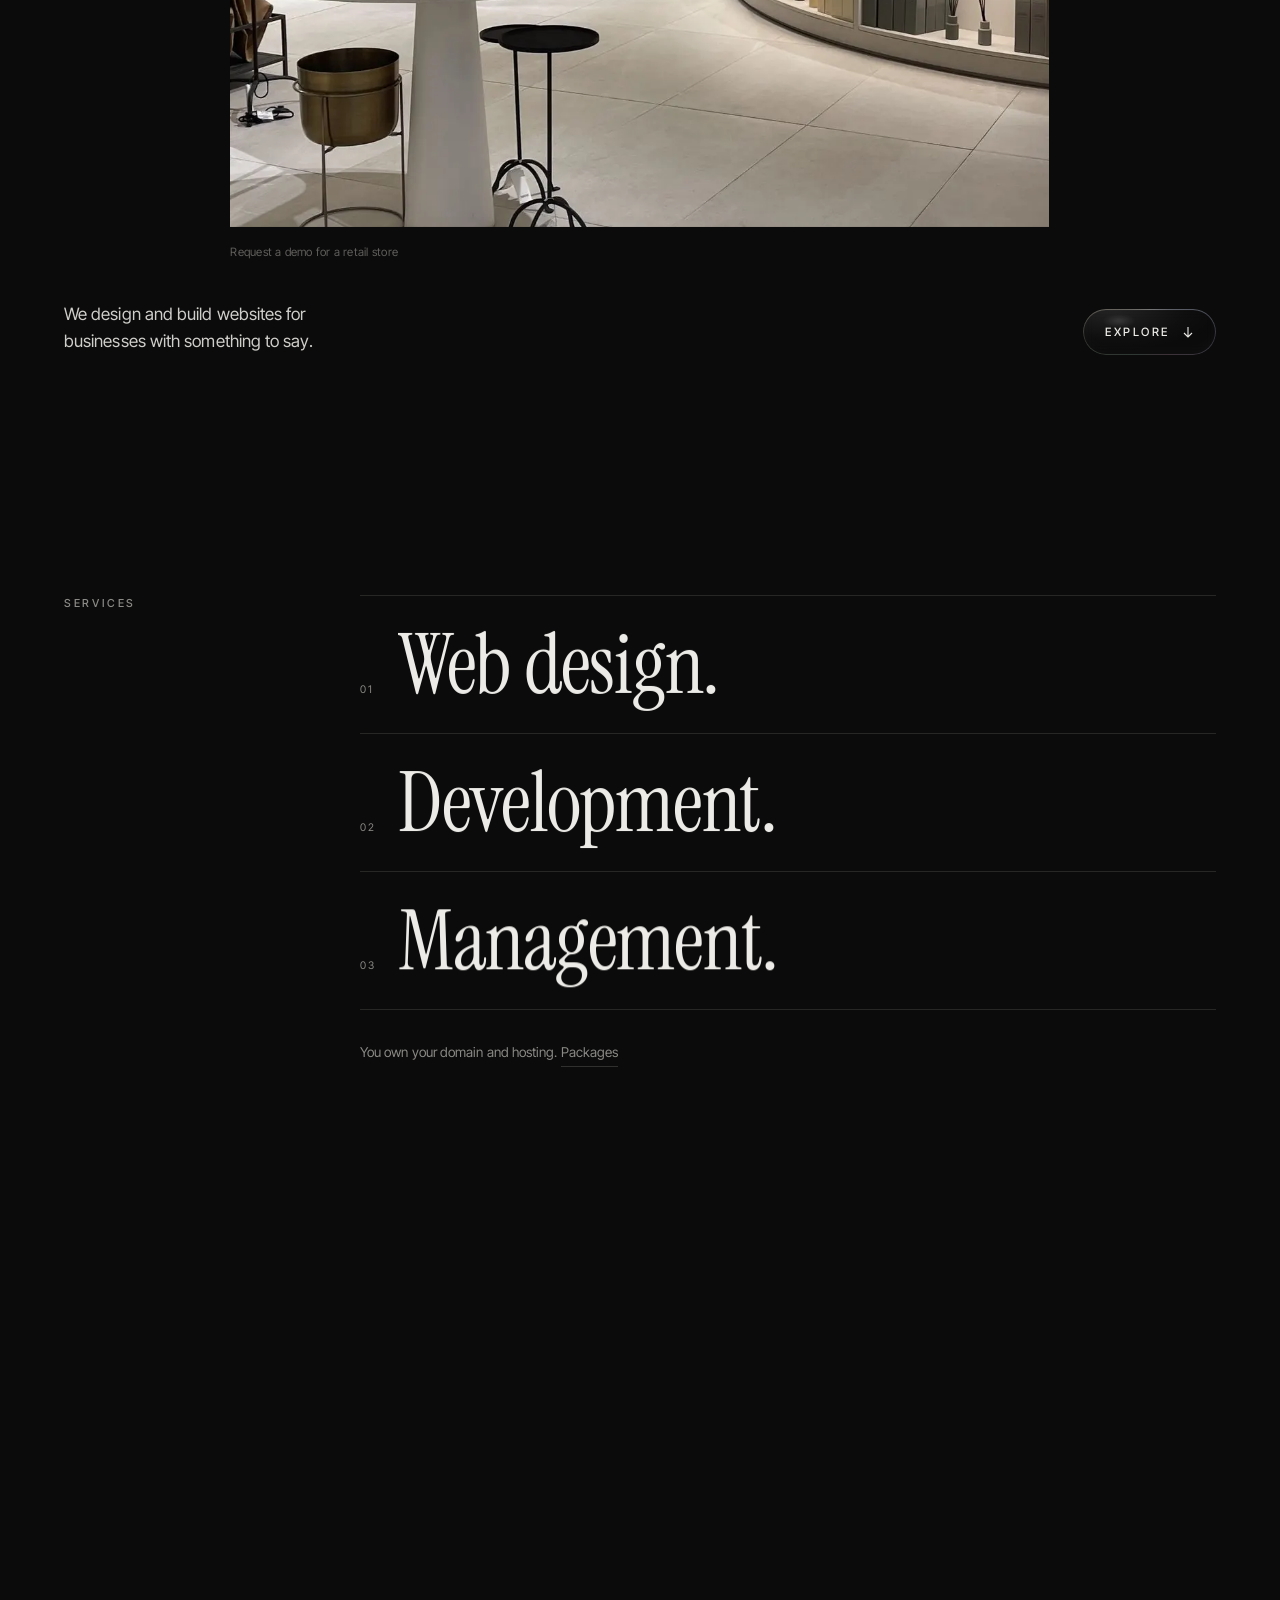
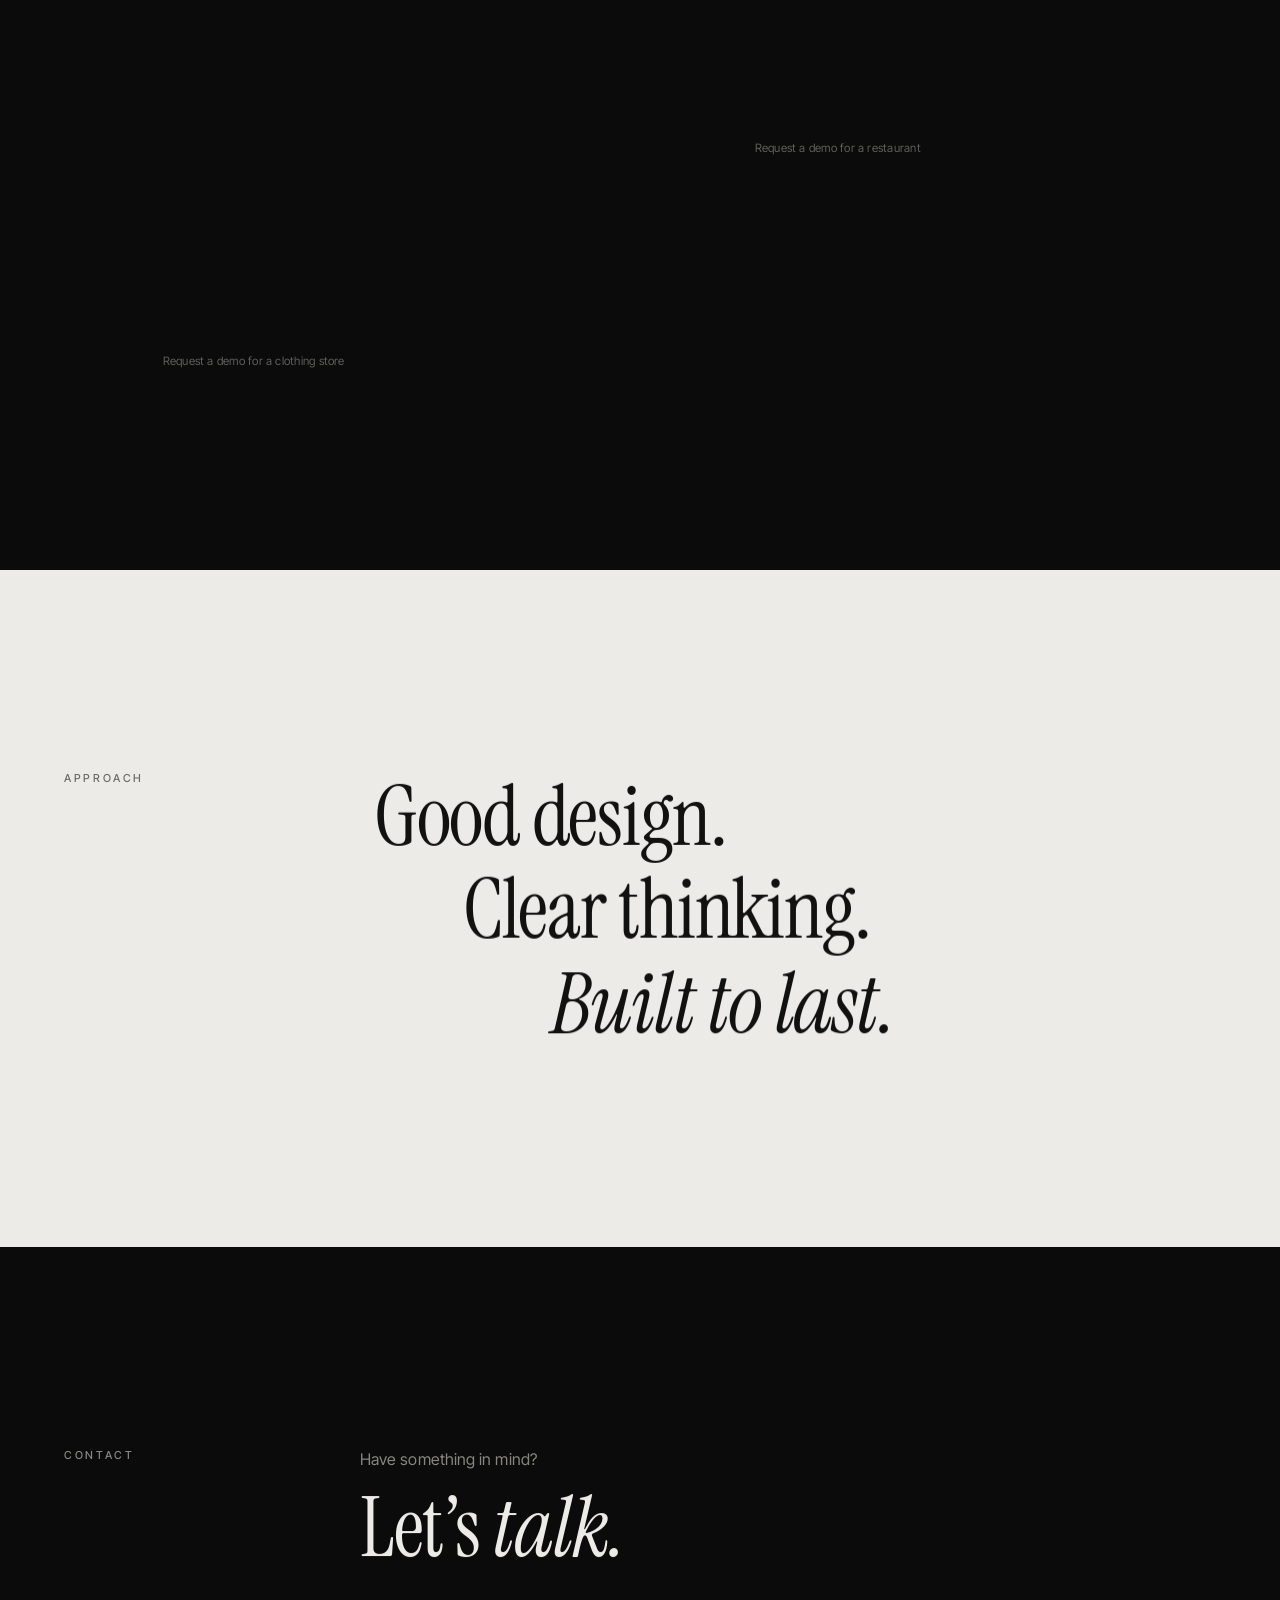
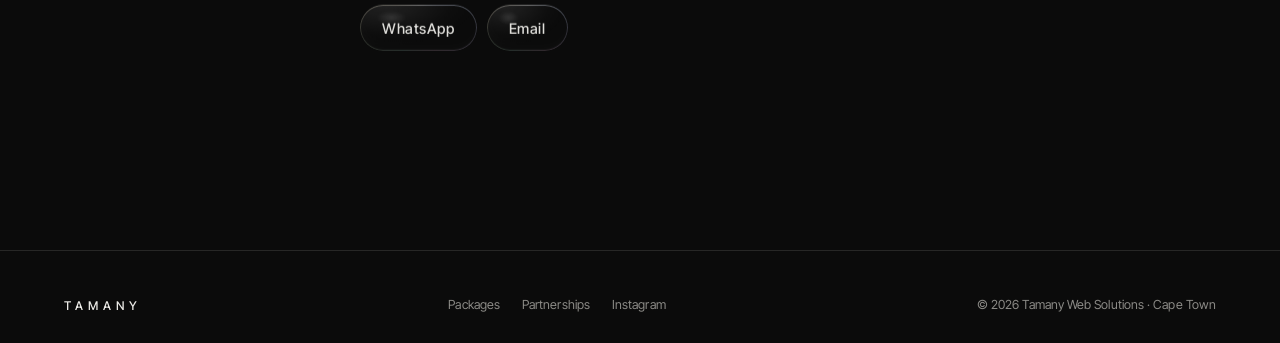
==== commit f482e8a2: "Quiet photo captions; version CSS/JS so pages never load stale styles - 'Request a demo for a ...' u" ====
--- a/index.html
+++ b/index.html
@@ -20,12 +20,12 @@
 <link rel="manifest" href="site.webmanifest">
 <link rel="preload" href="assets/fonts/inter-tight.woff2" as="font" type="font/woff2" crossorigin>
 <link rel="preload" href="assets/fonts/instrument-serif-latin-400-italic.woff2" as="font" type="font/woff2" crossorigin>
-<link rel="stylesheet" href="assets/css/site.css">
+<link rel="stylesheet" href="assets/css/site.css?v=f0bcccdd">
 <script>(function(r){r.classList.add('js');if(window.matchMedia&&!matchMedia('(prefers-reduced-motion: reduce)').matches){r.classList.add('motion');setTimeout(function(){if(!window.__tamanyReady)r.classList.remove('motion')},2500)}})(document.documentElement)</script>
 <script src="assets/vendor/gsap.min.js" defer></script>
 <script src="assets/vendor/ScrollTrigger.min.js" defer></script>
 <script src="assets/vendor/lenis.min.js" defer></script>
-<script src="assets/js/site.js" defer></script>
+<script src="assets/js/site.js?v=7078427e" defer></script>
 <script type="application/ld+json">{"@context":"https://schema.org","@type":"ProfessionalService","name":"Tamany Web Solutions","alternateName":"TAMANY","url":"https://tamany.tech/","logo":"https://tamany.tech/assets/img/icon-512.png","image":"https://tamany.tech/og.jpg","description":"Website design, development and management for businesses.","email":"tamanitadiwa@gmail.com","telephone":"+27842818624","address":{"@type":"PostalAddress","addressLocality":"Cape Town","addressCountry":"ZA"},"sameAs":["https://www.instagram.com/tamany.thech/"]}</script>
 </head>
 <body>
@@ -76,7 +76,7 @@
 
 <section class="hero-follow" aria-label="About">
   <figure class="hero__media"><img src="assets/img/interior-800.webp" srcset="assets/img/interior-800.webp 800w, assets/img/interior-1200.webp 1200w" sizes="(min-width: 900px) 70vw, 100vw" alt="A bright, minimal retail interior with a curved shelf" loading="eager" fetchpriority="high" decoding="async" data-speed="1"></figure>
-  <p class="photo-cta photo-cta--hero"><a class="link" href="enquiry.html?need=demo&amp;biz=Shop%20or%20retail">Request a demo for a retail store</a></p>
+  <p class="photo-cta photo-cta--hero"><a href="enquiry.html?need=demo&amp;biz=Shop%20or%20retail">Request a demo for a retail store</a></p>
   <div class="hero__foot wrap">
     <p>We design and build websites for businesses with something to say.</p>
     <a class="pill bubble" href="#services">Explore <svg viewBox="0 0 12 12" aria-hidden="true"><path d="M6 1v10M2 7l4 4 4-4" fill="none" stroke="currentColor" stroke-width="1.1"/></svg></a>
@@ -102,11 +102,11 @@
 <section class="diptych wrap" aria-label="Businesses we build for">
   <div class="diptych__a">
     <figure data-clip><img src="assets/img/garments-700.webp" srcset="assets/img/garments-700.webp 700w" sizes="(min-width: 900px) 40vw, 50vw" alt="Clothing store with hoodies on a rail" loading="lazy" decoding="async" data-speed="1.2"></figure>
-    <p class="photo-cta"><a class="link" href="enquiry.html?need=demo&amp;biz=Fashion">Request a demo for a clothing store</a></p>
+    <p class="photo-cta"><a href="enquiry.html?need=demo&amp;biz=Fashion">Request a demo for a clothing store</a></p>
   </div>
   <div class="diptych__b">
     <figure data-clip><img src="assets/img/dining-700.webp" srcset="assets/img/dining-700.webp 700w" sizes="(min-width: 900px) 30vw, 50vw" alt="Restaurant interior with woven pendant lights" loading="lazy" decoding="async" data-speed="0.8"></figure>
-    <p class="photo-cta"><a class="link" href="enquiry.html?need=demo&amp;biz=Caf%C3%A9%20or%20restaurant">Request a demo for a restaurant</a></p>
+    <p class="photo-cta"><a href="enquiry.html?need=demo&amp;biz=Caf%C3%A9%20or%20restaurant">Request a demo for a restaurant</a></p>
   </div>
 </section>
 
--- a/assets/css/site.css
+++ b/assets/css/site.css
@@ -415,3 +415,10 @@
 .opts.is-invalid .err{display:block}
 .opts.is-invalid .opt span{border-color:rgba(236,235,231,.35)}
 .prefers-email .form__send button[value="email"]{order:-1}
+
+/* Photo captions: silent, not link-like */
+.photo-cta{margin-top:10px;font-size:11px;letter-spacing:.02em;line-height:1.45;color:#5f5e5b}
+.photo-cta a{color:inherit;text-decoration:none;transition:color .4s ease}
+.photo-cta a:hover,.photo-cta a:focus-visible{color:var(--soft)}
+@media (min-width:900px){.photo-cta{font-size:11.5px}}
+@media (max-width:899px){.diptych .photo-cta{font-size:10.5px}}
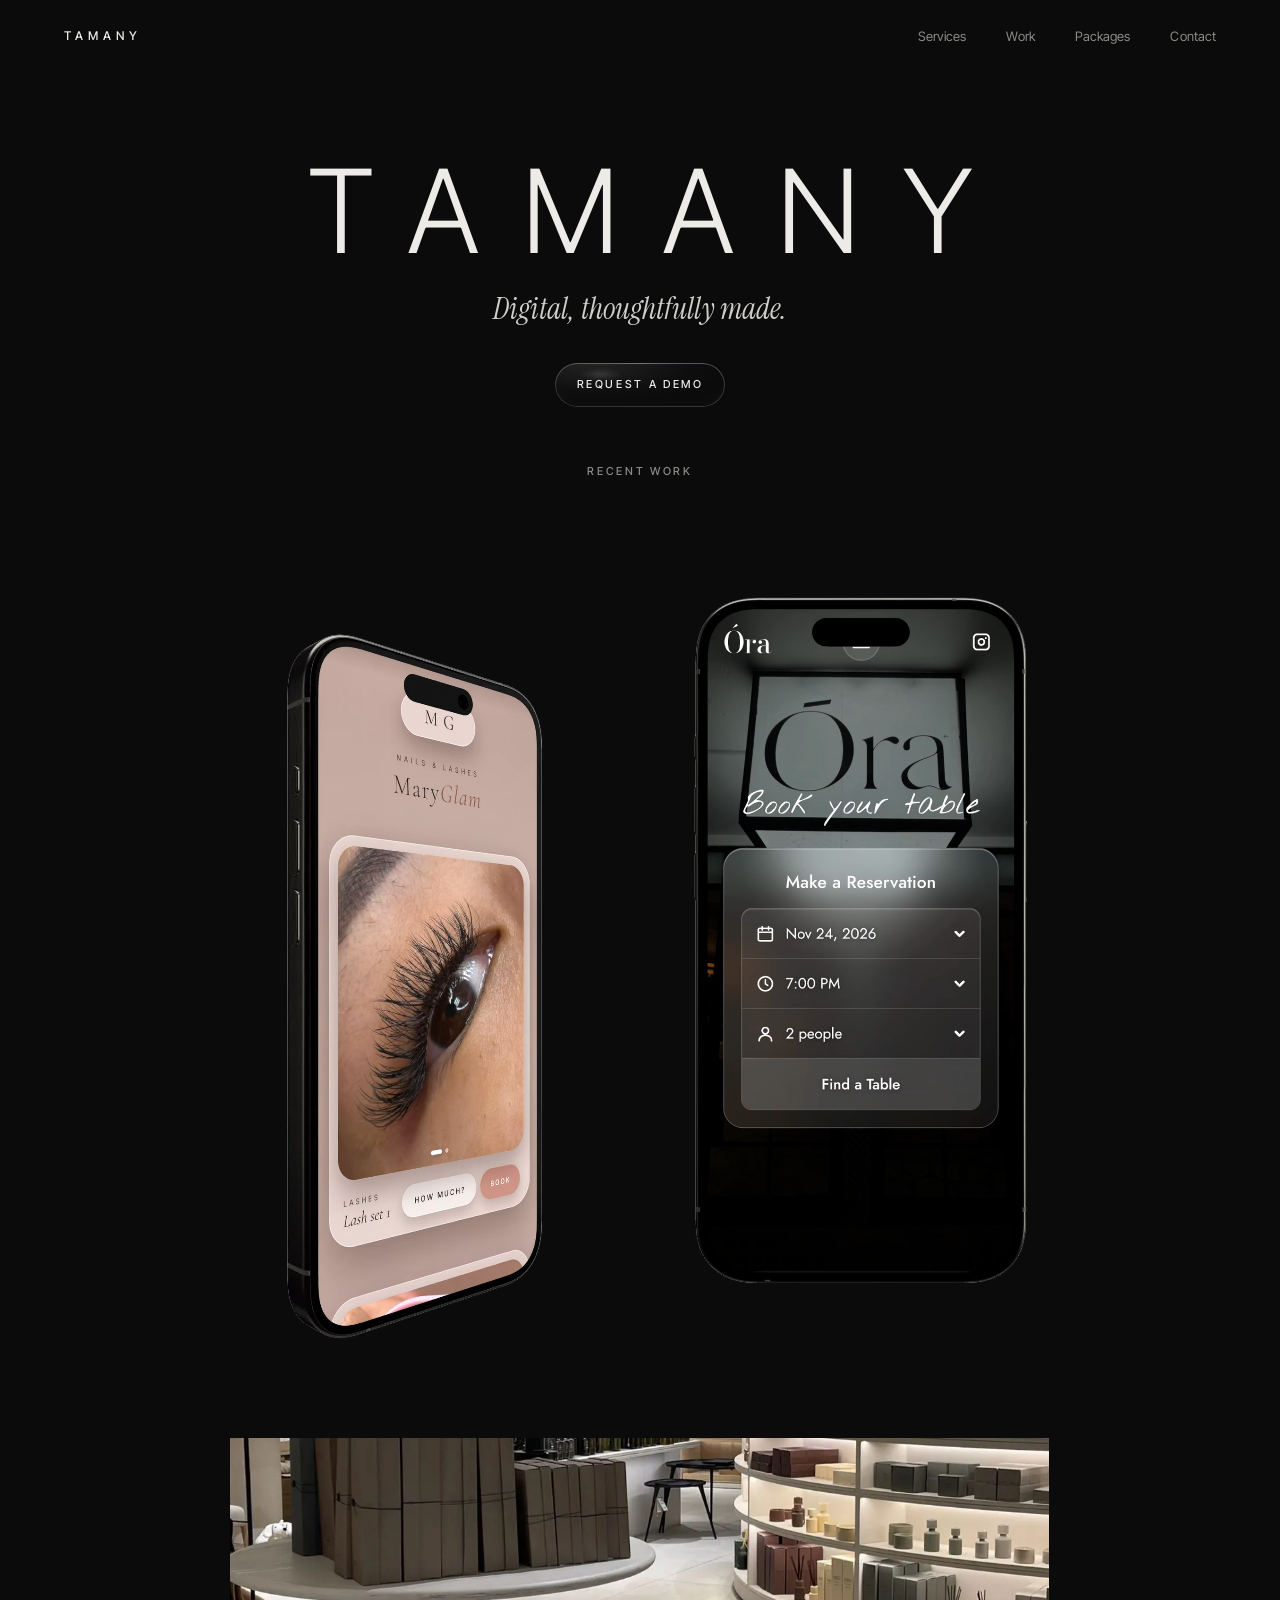
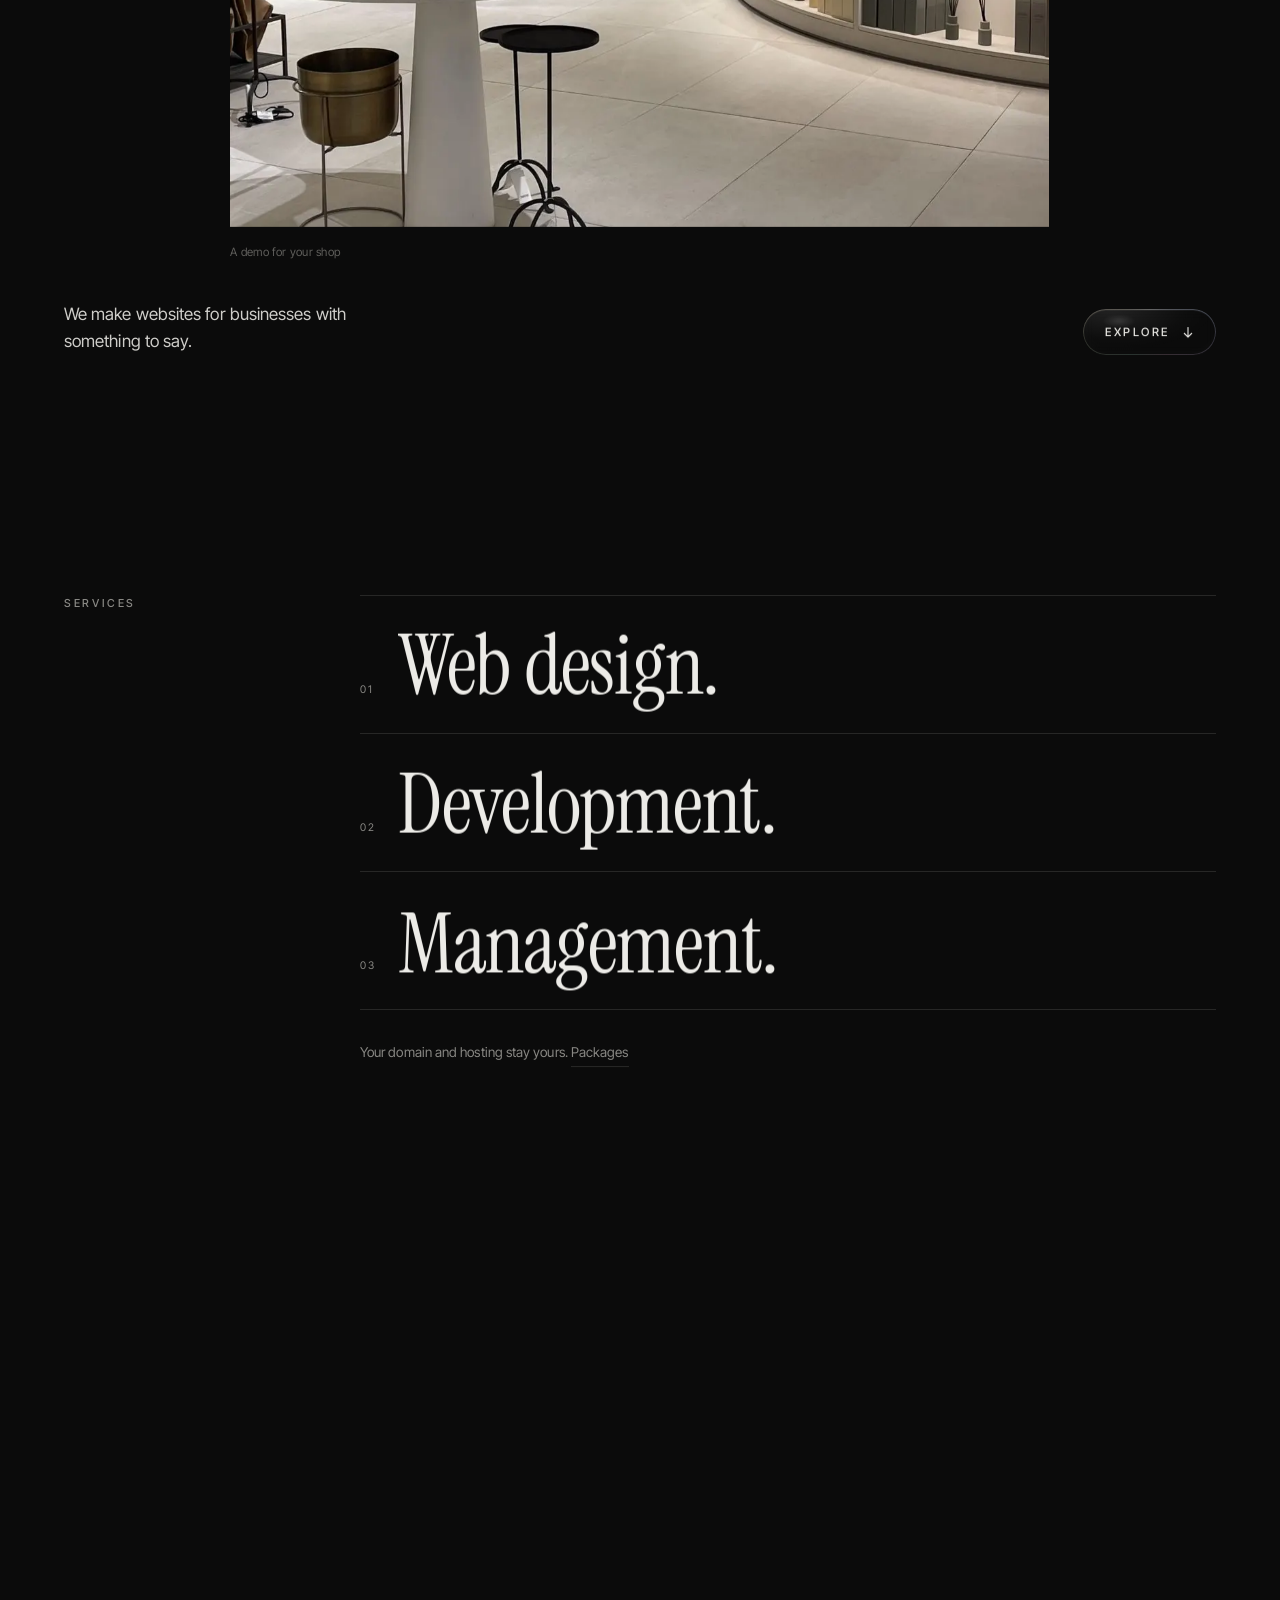
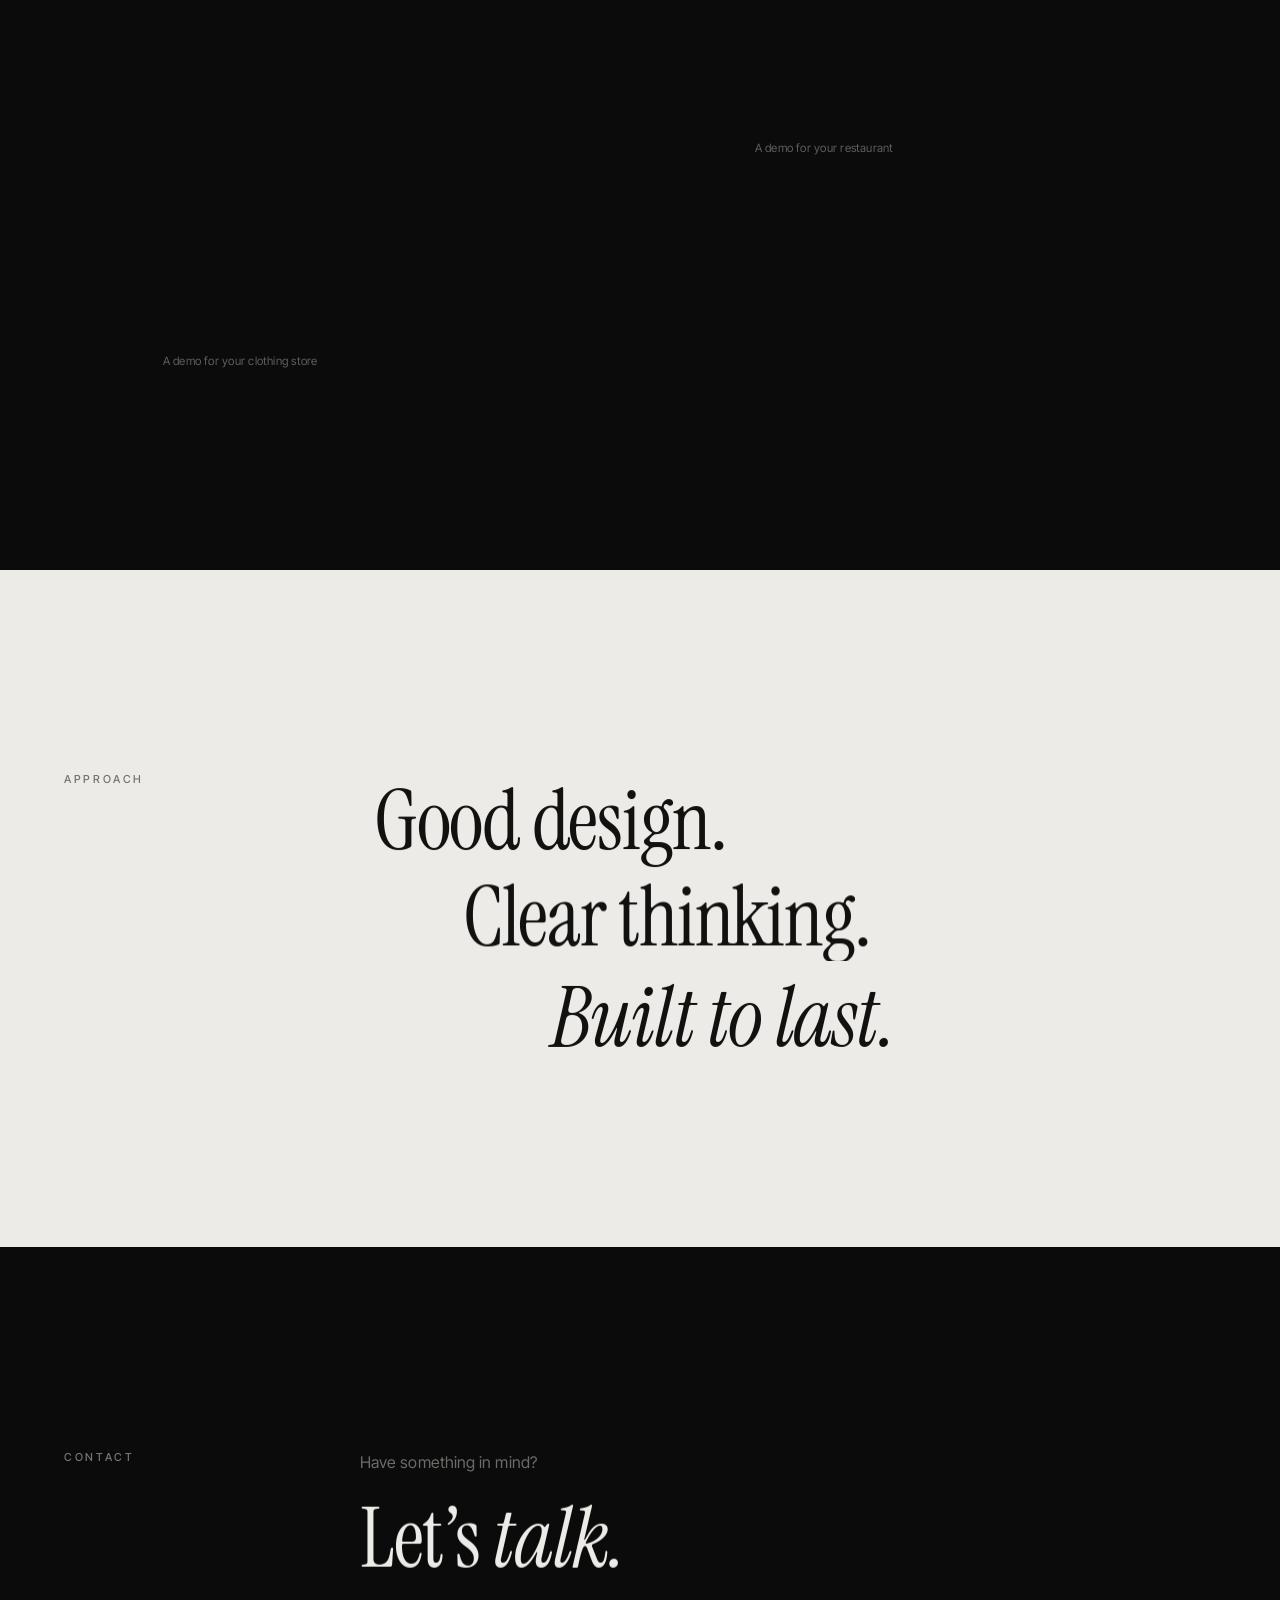
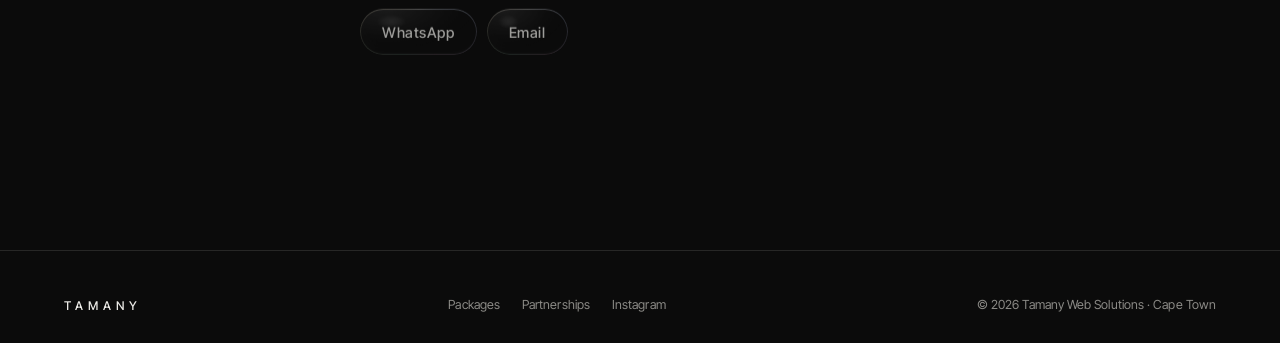
==== commit a81e8bdf: "Copy: homepage wording (text only) Co-Authored-By: Claude Opus 5.5 <noreply@anthropic.com> Claude-Se" ====
--- a/index.html
+++ b/index.html
@@ -5,13 +5,13 @@
 
 <meta name="viewport" content="width=device-width, initial-scale=1, viewport-fit=cover">
 <title>TAMANY — Digital, thoughtfully made</title>
-<meta name="description" content="TAMANY is a Cape Town studio that designs, builds and manages websites for businesses with something to say.">
+<meta name="description" content="Websites designed, built and looked after in Cape Town.">
 <link rel="canonical" href="https://tamany.tech/">
 <meta name="theme-color" content="#0b0b0b">
 <meta property="og:type" content="website">
 <meta property="og:site_name" content="TAMANY">
 <meta property="og:title" content="TAMANY — Digital, thoughtfully made">
-<meta property="og:description" content="TAMANY is a Cape Town studio that designs, builds and manages websites for businesses with something to say.">
+<meta property="og:description" content="Websites designed, built and looked after in Cape Town.">
 <meta property="og:url" content="https://tamany.tech/">
 <meta property="og:image" content="https://tamany.tech/og.jpg">
 <meta name="twitter:card" content="summary_large_image">
@@ -76,9 +76,9 @@
 
 <section class="hero-follow" aria-label="About">
   <figure class="hero__media"><img src="assets/img/interior-800.webp" srcset="assets/img/interior-800.webp 800w, assets/img/interior-1200.webp 1200w" sizes="(min-width: 900px) 70vw, 100vw" alt="A bright, minimal retail interior with a curved shelf" loading="eager" fetchpriority="high" decoding="async" data-speed="1"></figure>
-  <p class="photo-cta photo-cta--hero"><a href="enquiry.html?need=demo&amp;biz=Shop%20or%20retail">Request a demo for a retail store</a></p>
+  <p class="photo-cta photo-cta--hero"><a href="enquiry.html?need=demo&amp;biz=Shop%20or%20retail">A demo for your shop</a></p>
   <div class="hero__foot wrap">
-    <p>We design and build websites for businesses with something to say.</p>
+    <p>We make websites for businesses with something to say.</p>
     <a class="pill bubble" href="#services">Explore <svg viewBox="0 0 12 12" aria-hidden="true"><path d="M6 1v10M2 7l4 4 4-4" fill="none" stroke="currentColor" stroke-width="1.1"/></svg></a>
   </div>
 </section>
@@ -94,7 +94,7 @@
         <li><span class="n">02</span><h3 class="mask"><span>Development.</span></h3></li>
         <li><span class="n">03</span><h3 class="mask"><span>Management.</span></h3></li>
       </ol>
-      <p class="note" data-reveal>You own your domain and hosting. <a class="link" href="packages.html">Packages</a></p>
+      <p class="note" data-reveal>Your domain and hosting stay yours. <a class="link" href="packages.html">Packages</a></p>
     </div>
   </div>
 </section>
@@ -102,11 +102,11 @@
 <section class="diptych wrap" aria-label="Businesses we build for">
   <div class="diptych__a">
     <figure data-clip><img src="assets/img/garments-700.webp" srcset="assets/img/garments-700.webp 700w" sizes="(min-width: 900px) 40vw, 50vw" alt="Clothing store with hoodies on a rail" loading="lazy" decoding="async" data-speed="1.2"></figure>
-    <p class="photo-cta"><a href="enquiry.html?need=demo&amp;biz=Fashion">Request a demo for a clothing store</a></p>
+    <p class="photo-cta"><a href="enquiry.html?need=demo&amp;biz=Fashion">A demo for your clothing store</a></p>
   </div>
   <div class="diptych__b">
     <figure data-clip><img src="assets/img/dining-700.webp" srcset="assets/img/dining-700.webp 700w" sizes="(min-width: 900px) 30vw, 50vw" alt="Restaurant interior with woven pendant lights" loading="lazy" decoding="async" data-speed="0.8"></figure>
-    <p class="photo-cta"><a href="enquiry.html?need=demo&amp;biz=Caf%C3%A9%20or%20restaurant">Request a demo for a restaurant</a></p>
+    <p class="photo-cta"><a href="enquiry.html?need=demo&amp;biz=Caf%C3%A9%20or%20restaurant">A demo for your restaurant</a></p>
   </div>
 </section>
 
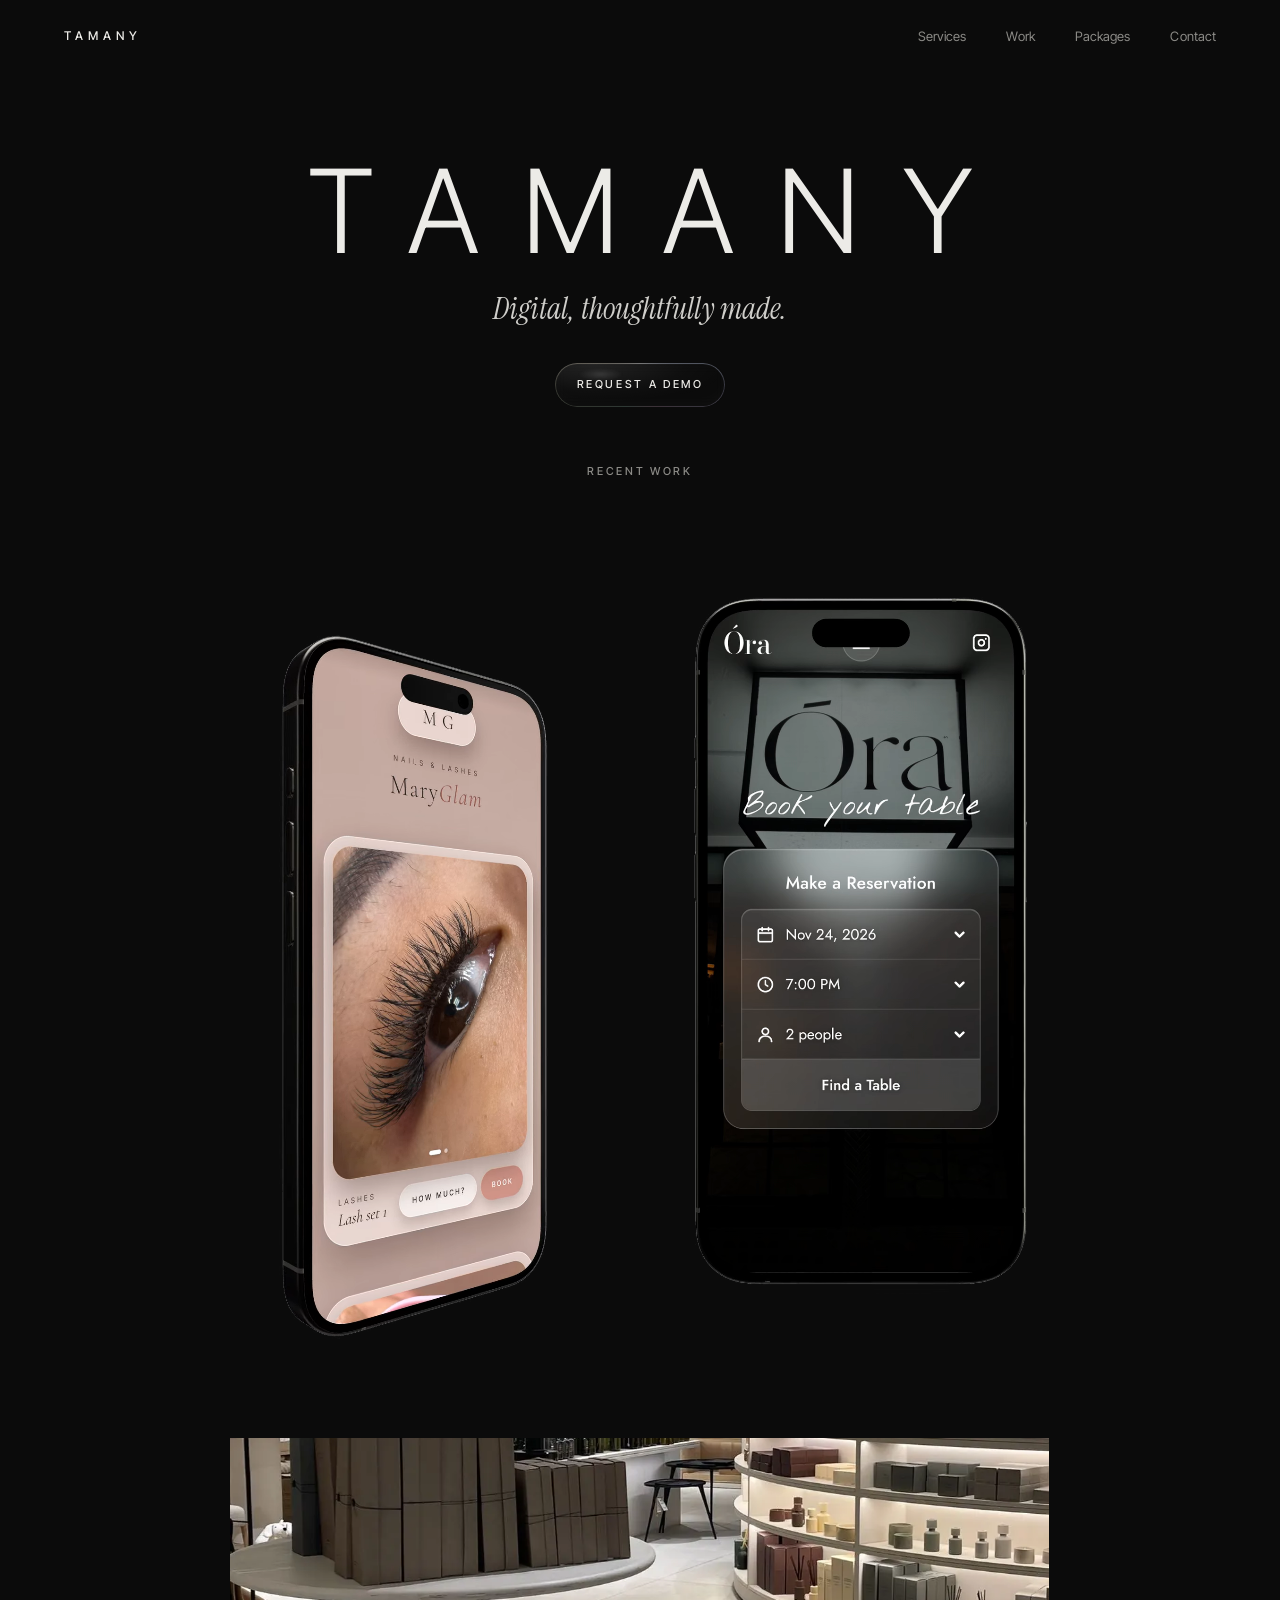
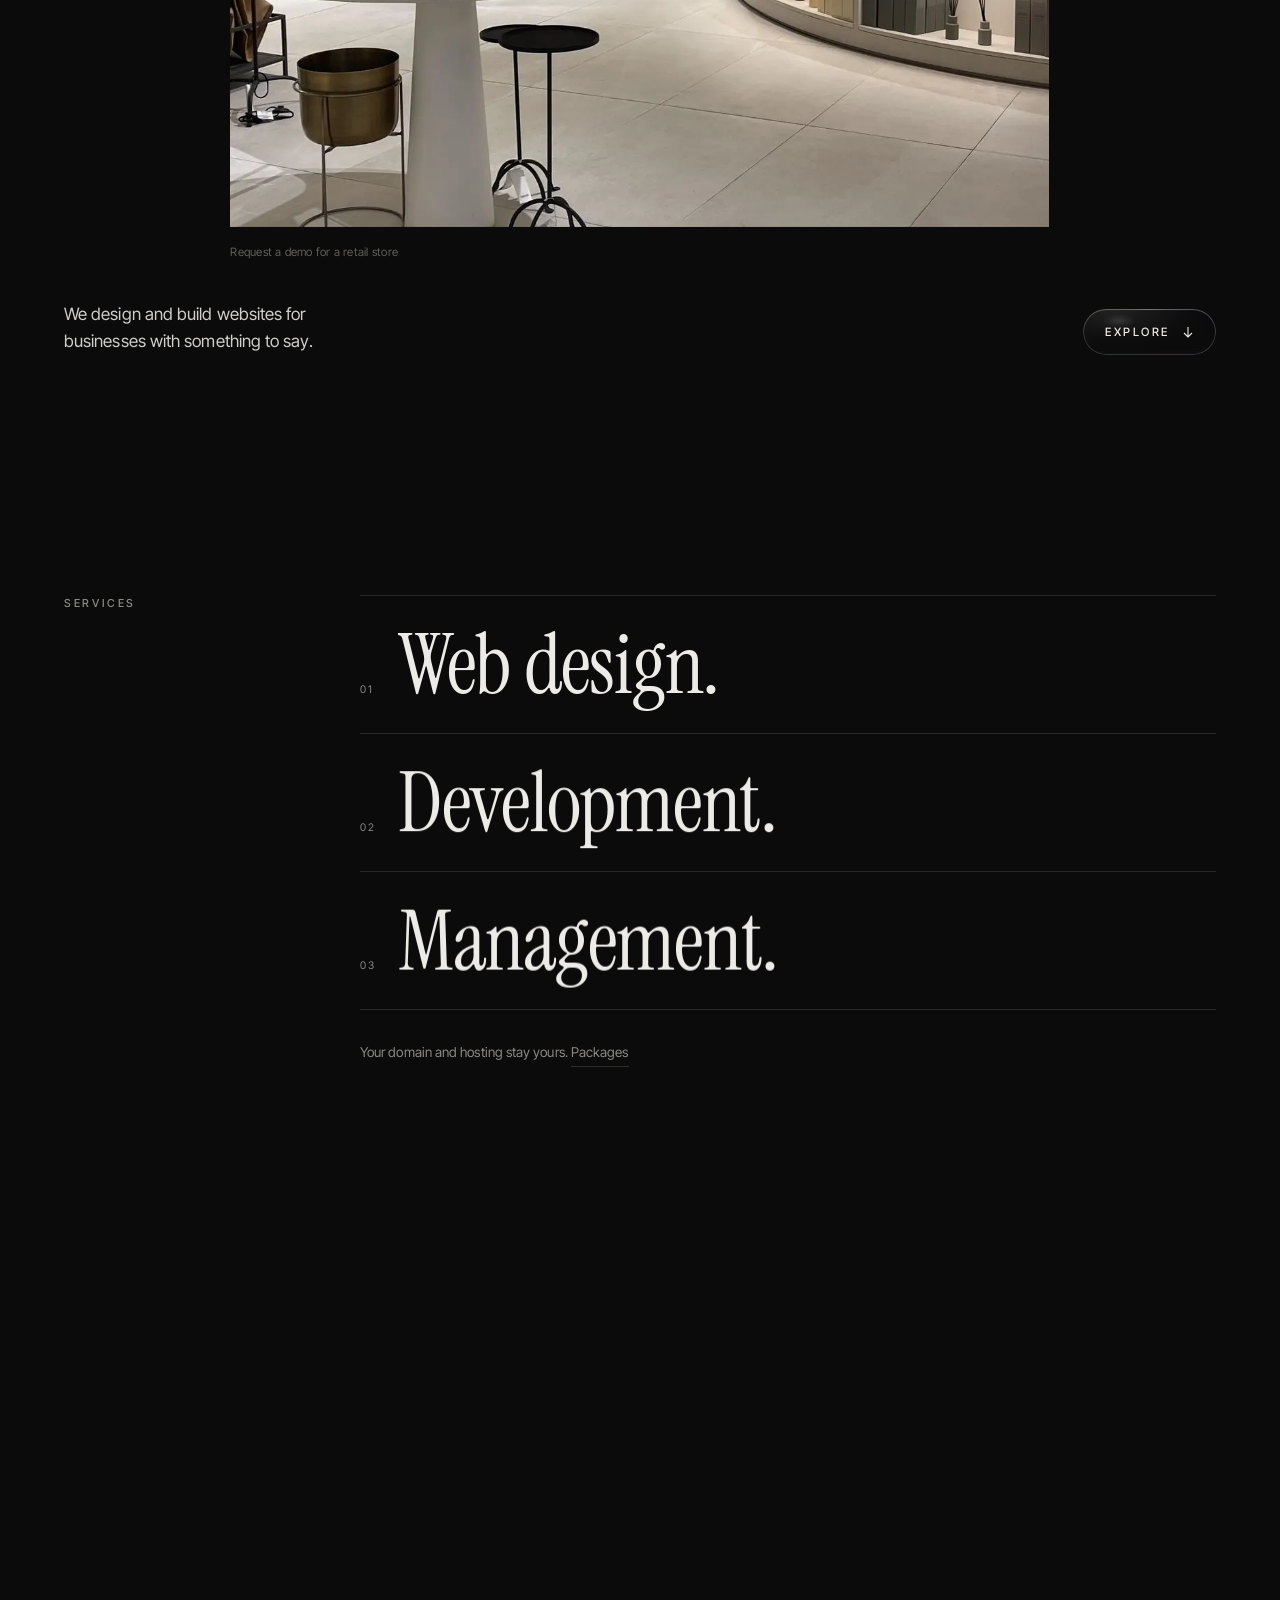
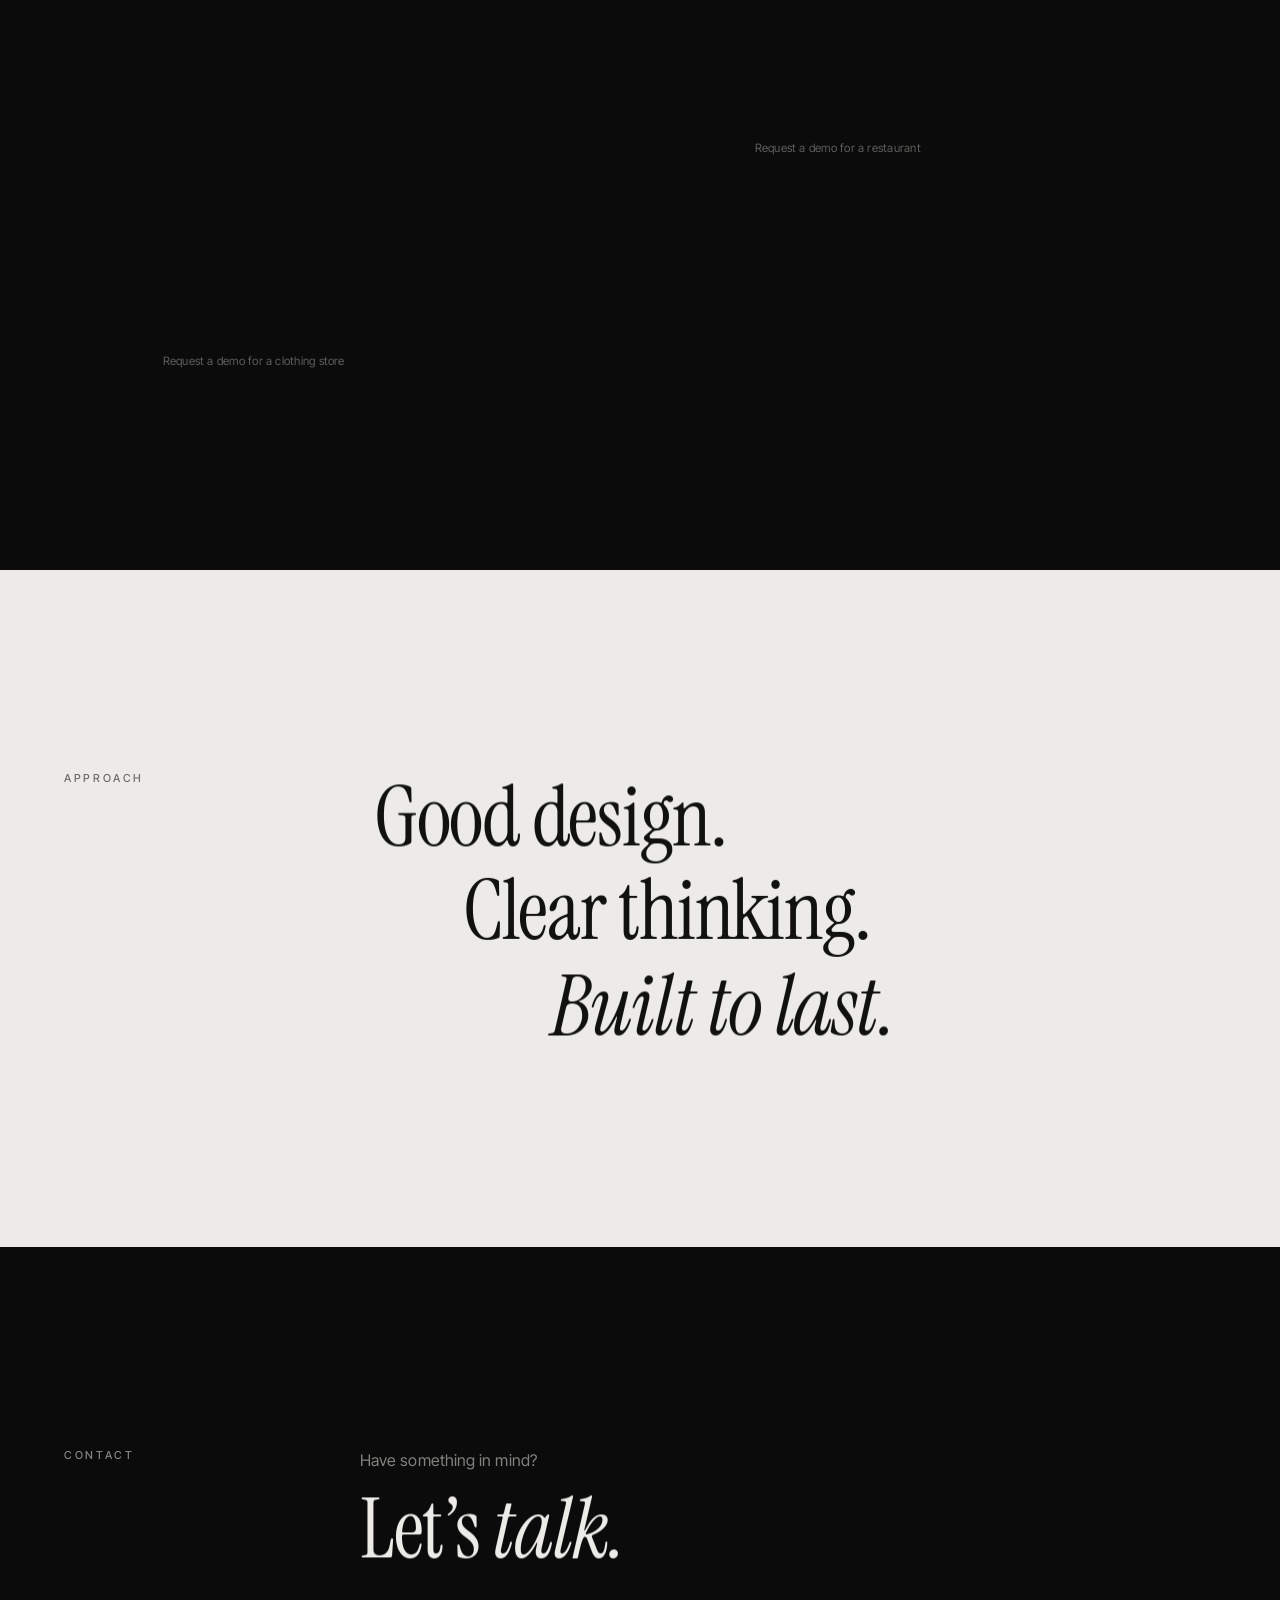
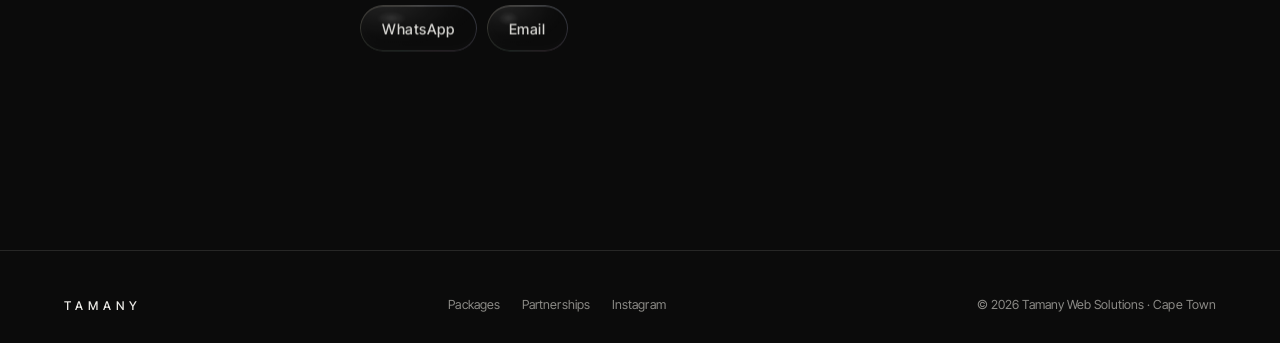
==== commit 65cdcd6e: "Copy: restore original intro line and demo captions Co-Authored-By: Claude Opus 5.5 <noreply@anthrop" ====
--- a/index.html
+++ b/index.html
@@ -76,9 +76,9 @@
 
 <section class="hero-follow" aria-label="About">
   <figure class="hero__media"><img src="assets/img/interior-800.webp" srcset="assets/img/interior-800.webp 800w, assets/img/interior-1200.webp 1200w" sizes="(min-width: 900px) 70vw, 100vw" alt="A bright, minimal retail interior with a curved shelf" loading="eager" fetchpriority="high" decoding="async" data-speed="1"></figure>
-  <p class="photo-cta photo-cta--hero"><a href="enquiry.html?need=demo&amp;biz=Shop%20or%20retail">A demo for your shop</a></p>
+  <p class="photo-cta photo-cta--hero"><a href="enquiry.html?need=demo&amp;biz=Shop%20or%20retail">Request a demo for a retail store</a></p>
   <div class="hero__foot wrap">
-    <p>We make websites for businesses with something to say.</p>
+    <p>We design and build websites for businesses with something to say.</p>
     <a class="pill bubble" href="#services">Explore <svg viewBox="0 0 12 12" aria-hidden="true"><path d="M6 1v10M2 7l4 4 4-4" fill="none" stroke="currentColor" stroke-width="1.1"/></svg></a>
   </div>
 </section>
@@ -102,11 +102,11 @@
 <section class="diptych wrap" aria-label="Businesses we build for">
   <div class="diptych__a">
     <figure data-clip><img src="assets/img/garments-700.webp" srcset="assets/img/garments-700.webp 700w" sizes="(min-width: 900px) 40vw, 50vw" alt="Clothing store with hoodies on a rail" loading="lazy" decoding="async" data-speed="1.2"></figure>
-    <p class="photo-cta"><a href="enquiry.html?need=demo&amp;biz=Fashion">A demo for your clothing store</a></p>
+    <p class="photo-cta"><a href="enquiry.html?need=demo&amp;biz=Fashion">Request a demo for a clothing store</a></p>
   </div>
   <div class="diptych__b">
     <figure data-clip><img src="assets/img/dining-700.webp" srcset="assets/img/dining-700.webp 700w" sizes="(min-width: 900px) 30vw, 50vw" alt="Restaurant interior with woven pendant lights" loading="lazy" decoding="async" data-speed="0.8"></figure>
-    <p class="photo-cta"><a href="enquiry.html?need=demo&amp;biz=Caf%C3%A9%20or%20restaurant">A demo for your restaurant</a></p>
+    <p class="photo-cta"><a href="enquiry.html?need=demo&amp;biz=Caf%C3%A9%20or%20restaurant">Request a demo for a restaurant</a></p>
   </div>
 </section>
 
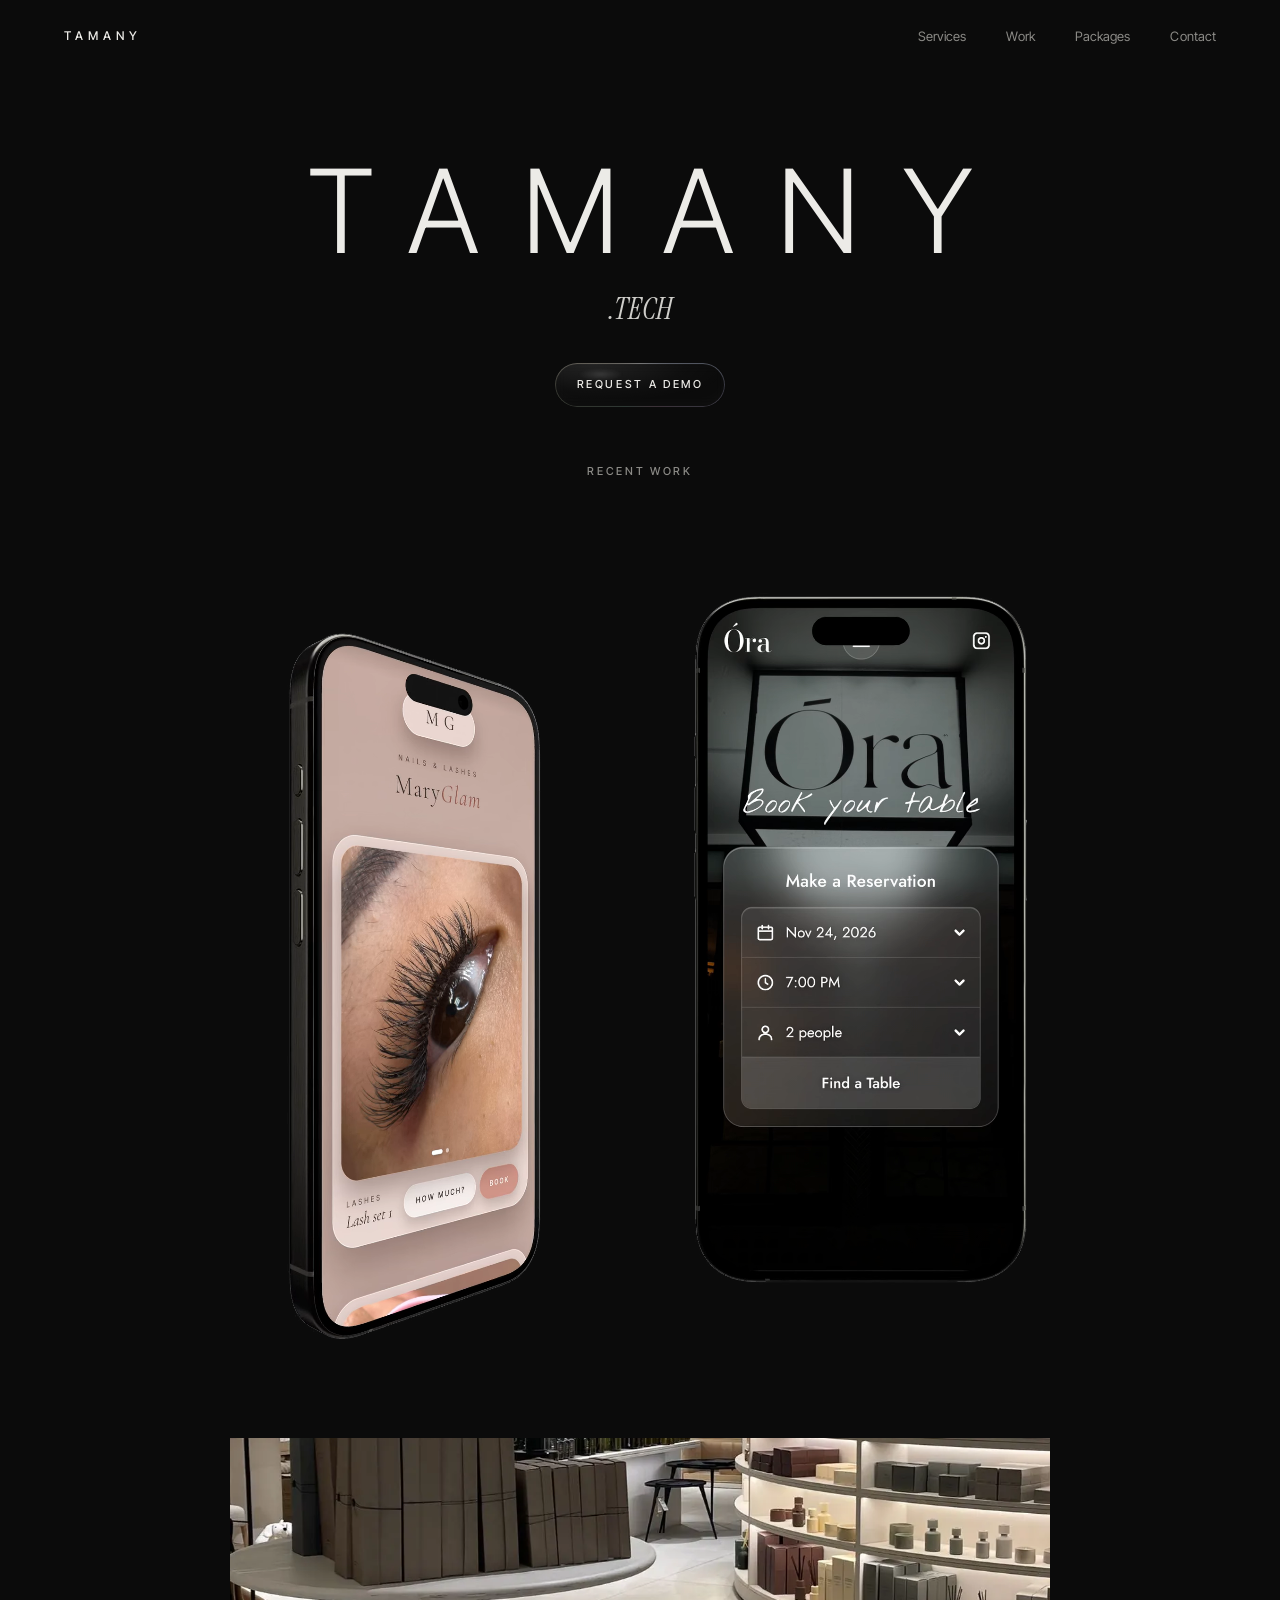
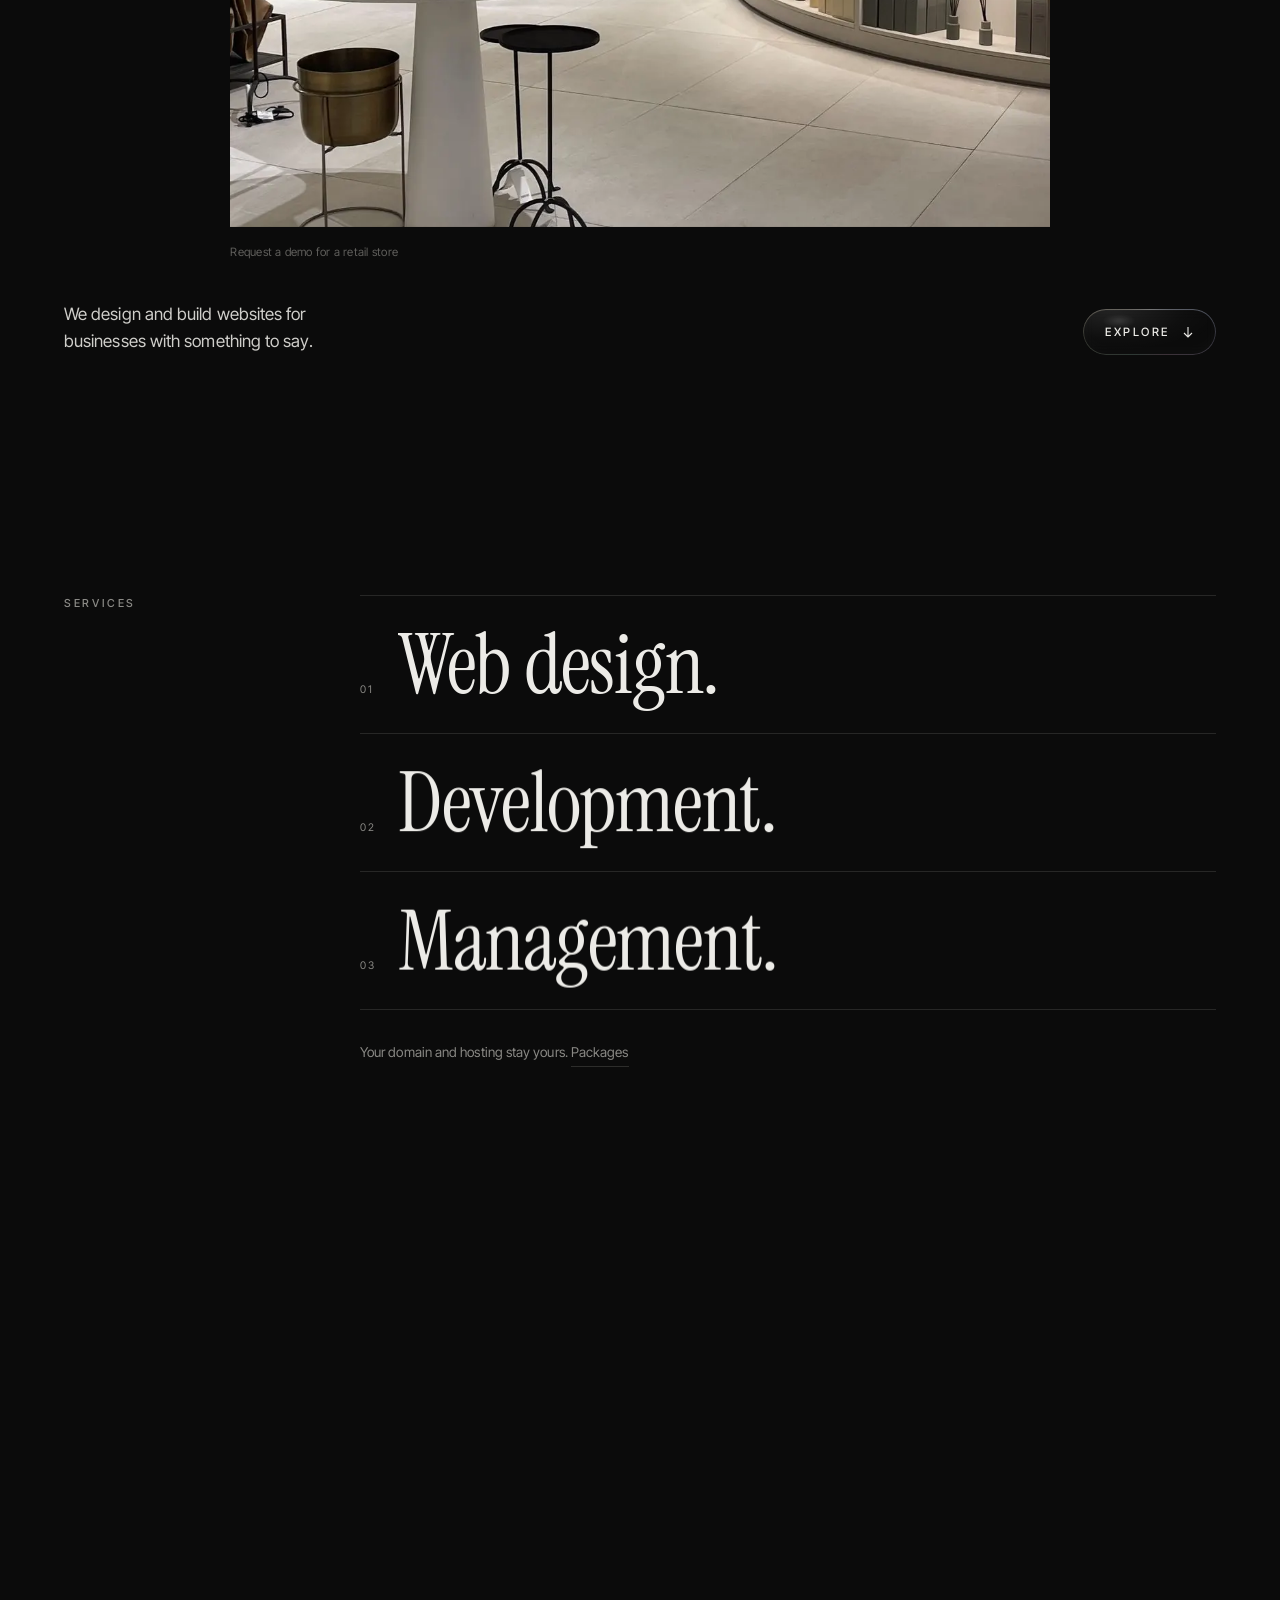
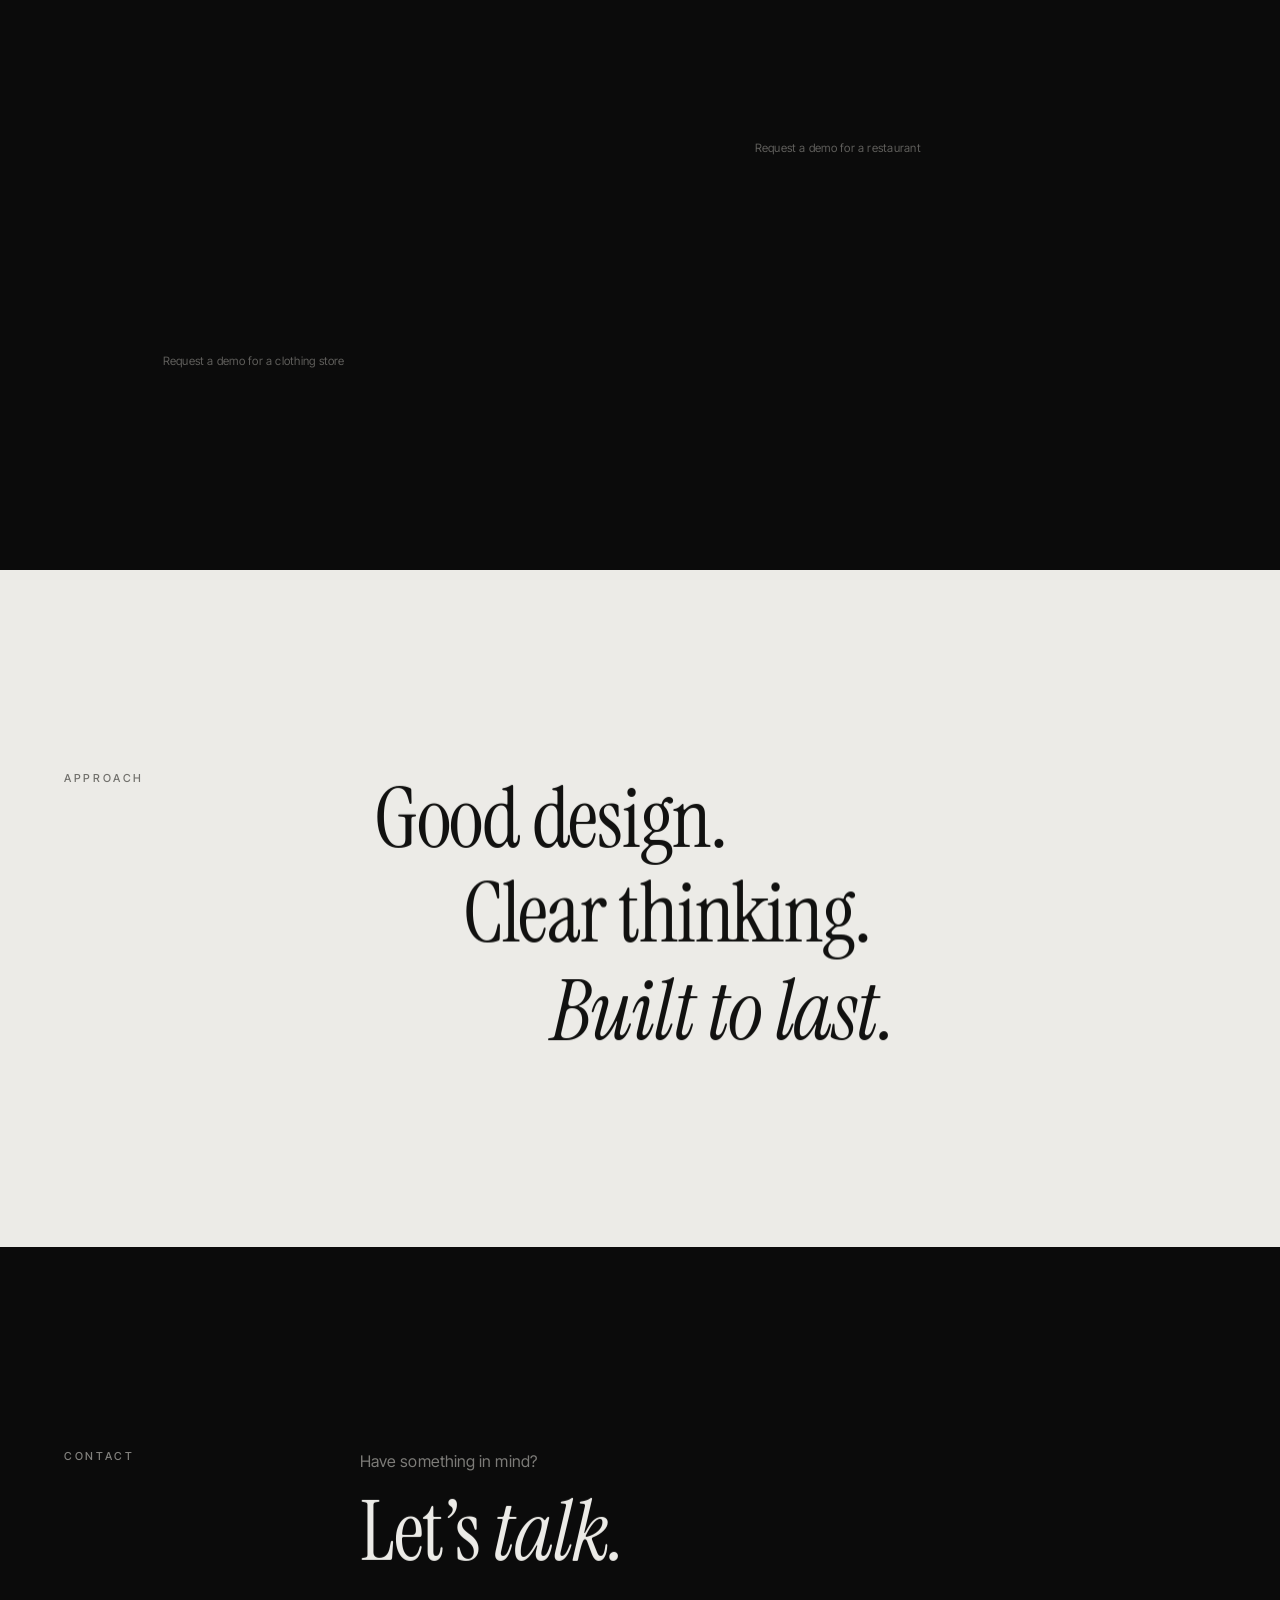
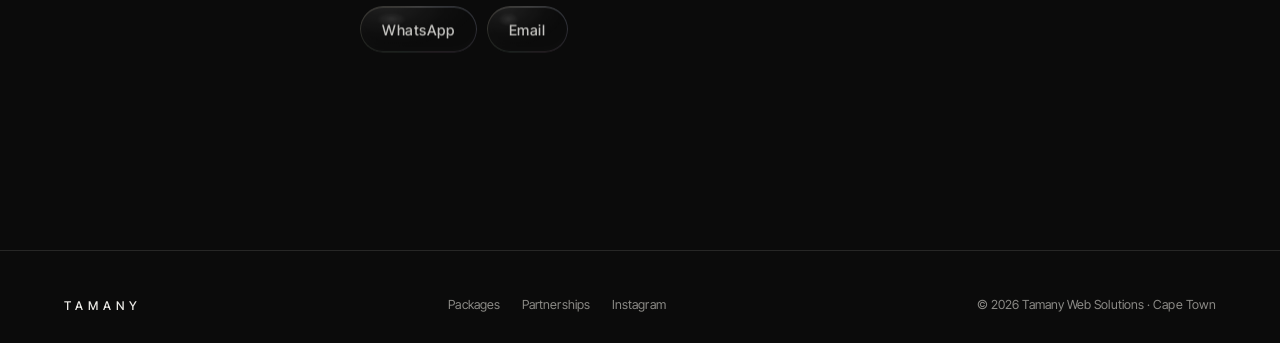
==== commit 442a9c7b: "Copy: hero tagline '.TECH'; page title TAMANY.TECH Co-Authored-By: Claude Opus 5.5 <noreply@anthropi" ====
--- a/index.html
+++ b/index.html
@@ -4,13 +4,13 @@
 <meta charset="utf-8">
 
 <meta name="viewport" content="width=device-width, initial-scale=1, viewport-fit=cover">
-<title>TAMANY — Digital, thoughtfully made</title>
+<title>TAMANY.TECH</title>
 <meta name="description" content="Websites designed, built and looked after in Cape Town.">
 <link rel="canonical" href="https://tamany.tech/">
 <meta name="theme-color" content="#0b0b0b">
 <meta property="og:type" content="website">
 <meta property="og:site_name" content="TAMANY">
-<meta property="og:title" content="TAMANY — Digital, thoughtfully made">
+<meta property="og:title" content="TAMANY.TECH">
 <meta property="og:description" content="Websites designed, built and looked after in Cape Town.">
 <meta property="og:url" content="https://tamany.tech/">
 <meta property="og:image" content="https://tamany.tech/og.jpg">
@@ -55,7 +55,7 @@
 <section class="hero hero--top" aria-label="Introduction">
   <div class="hero__head">
     <h1 class="wordmark">TAMANY</h1>
-    <p class="hero__tag">Digital, thoughtfully made.</p>
+    <p class="hero__tag">.TECH</p>
     <a class="pill bubble demo" href="enquiry.html?need=demo">Request a demo</a>
   </div>
 </section>
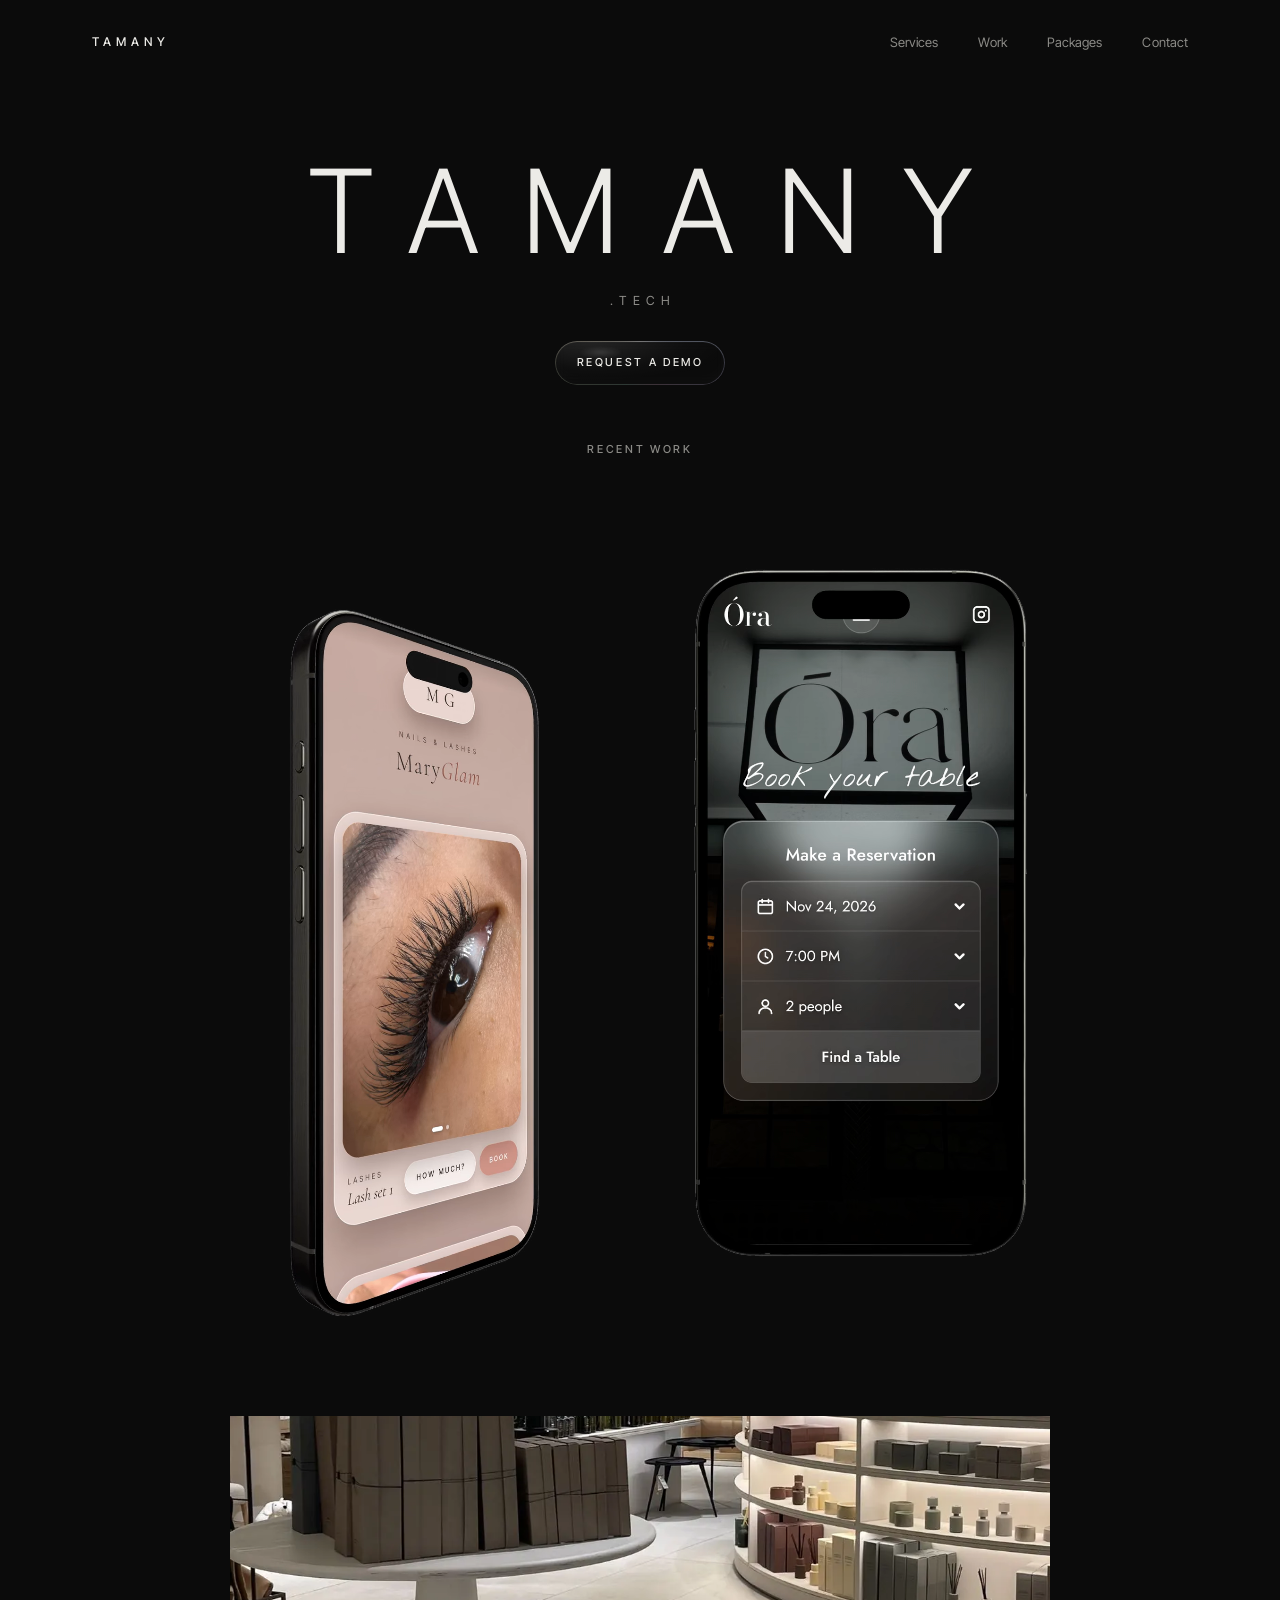
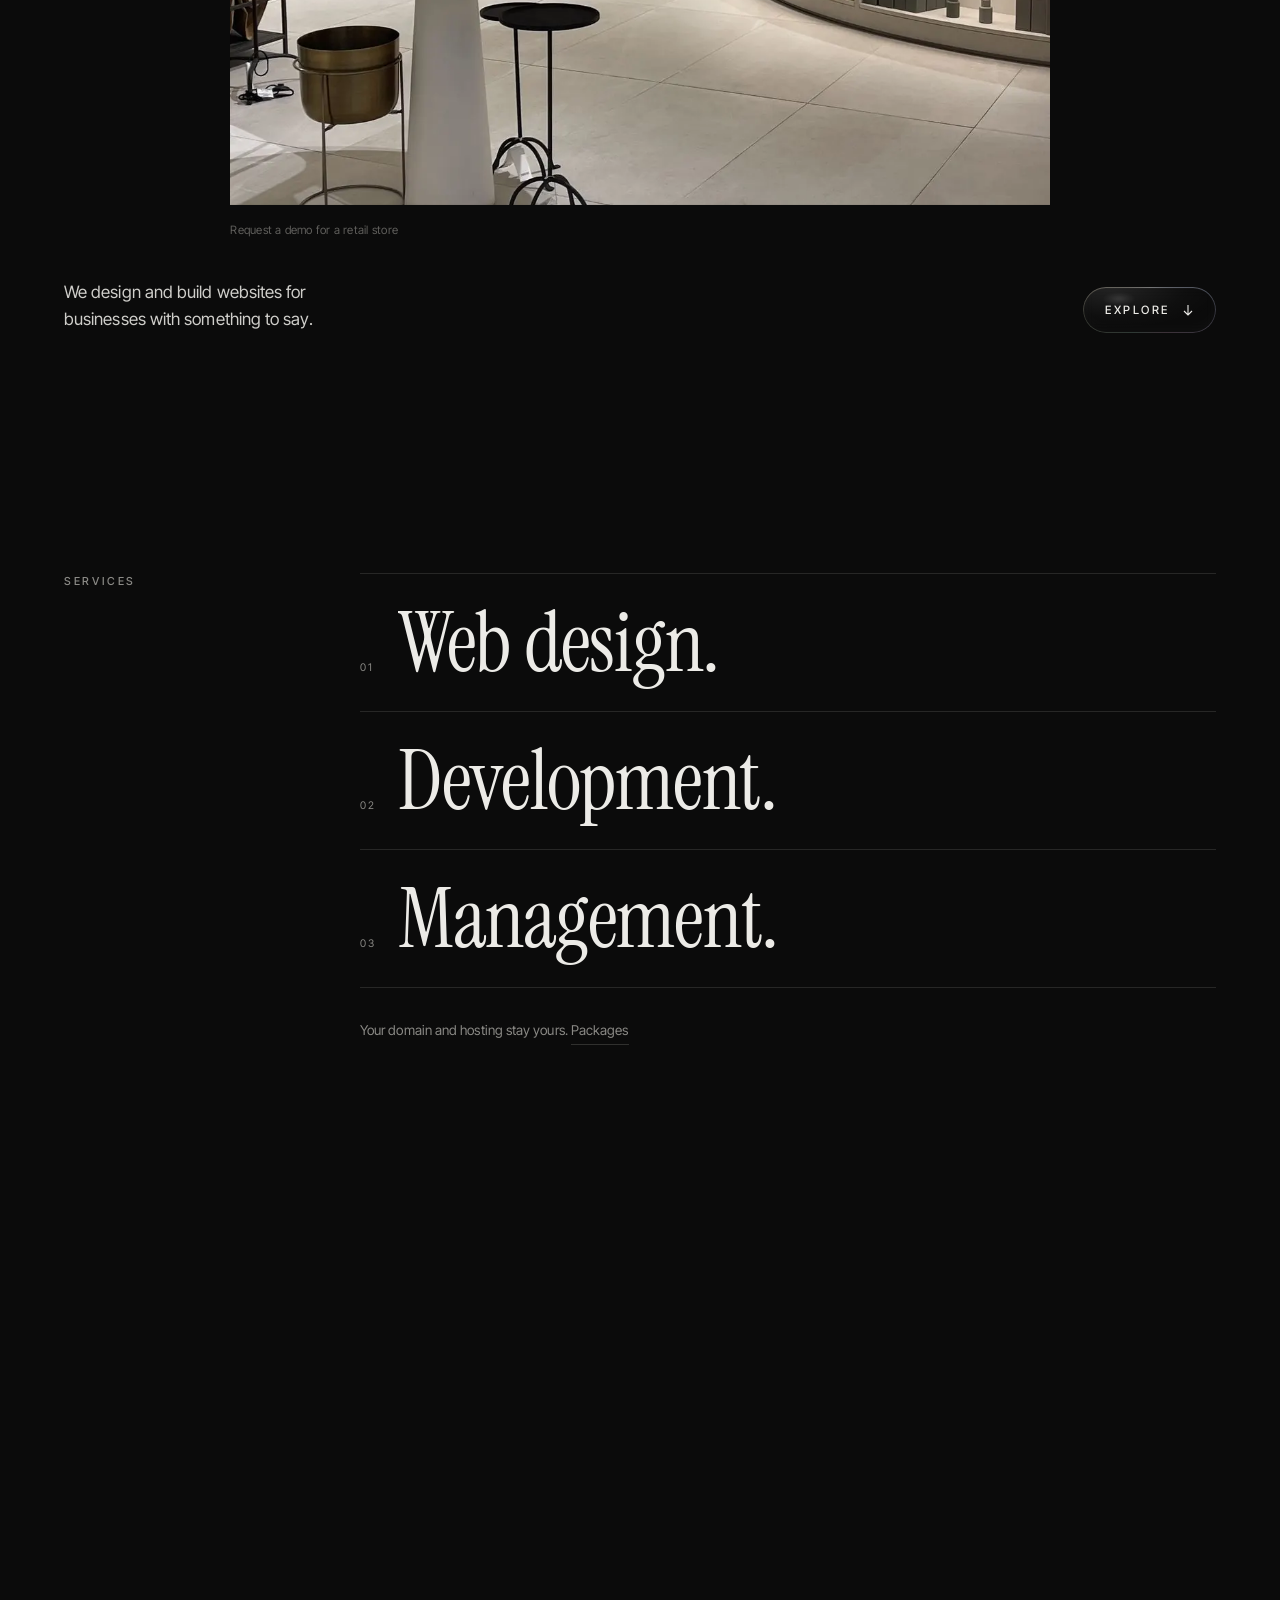
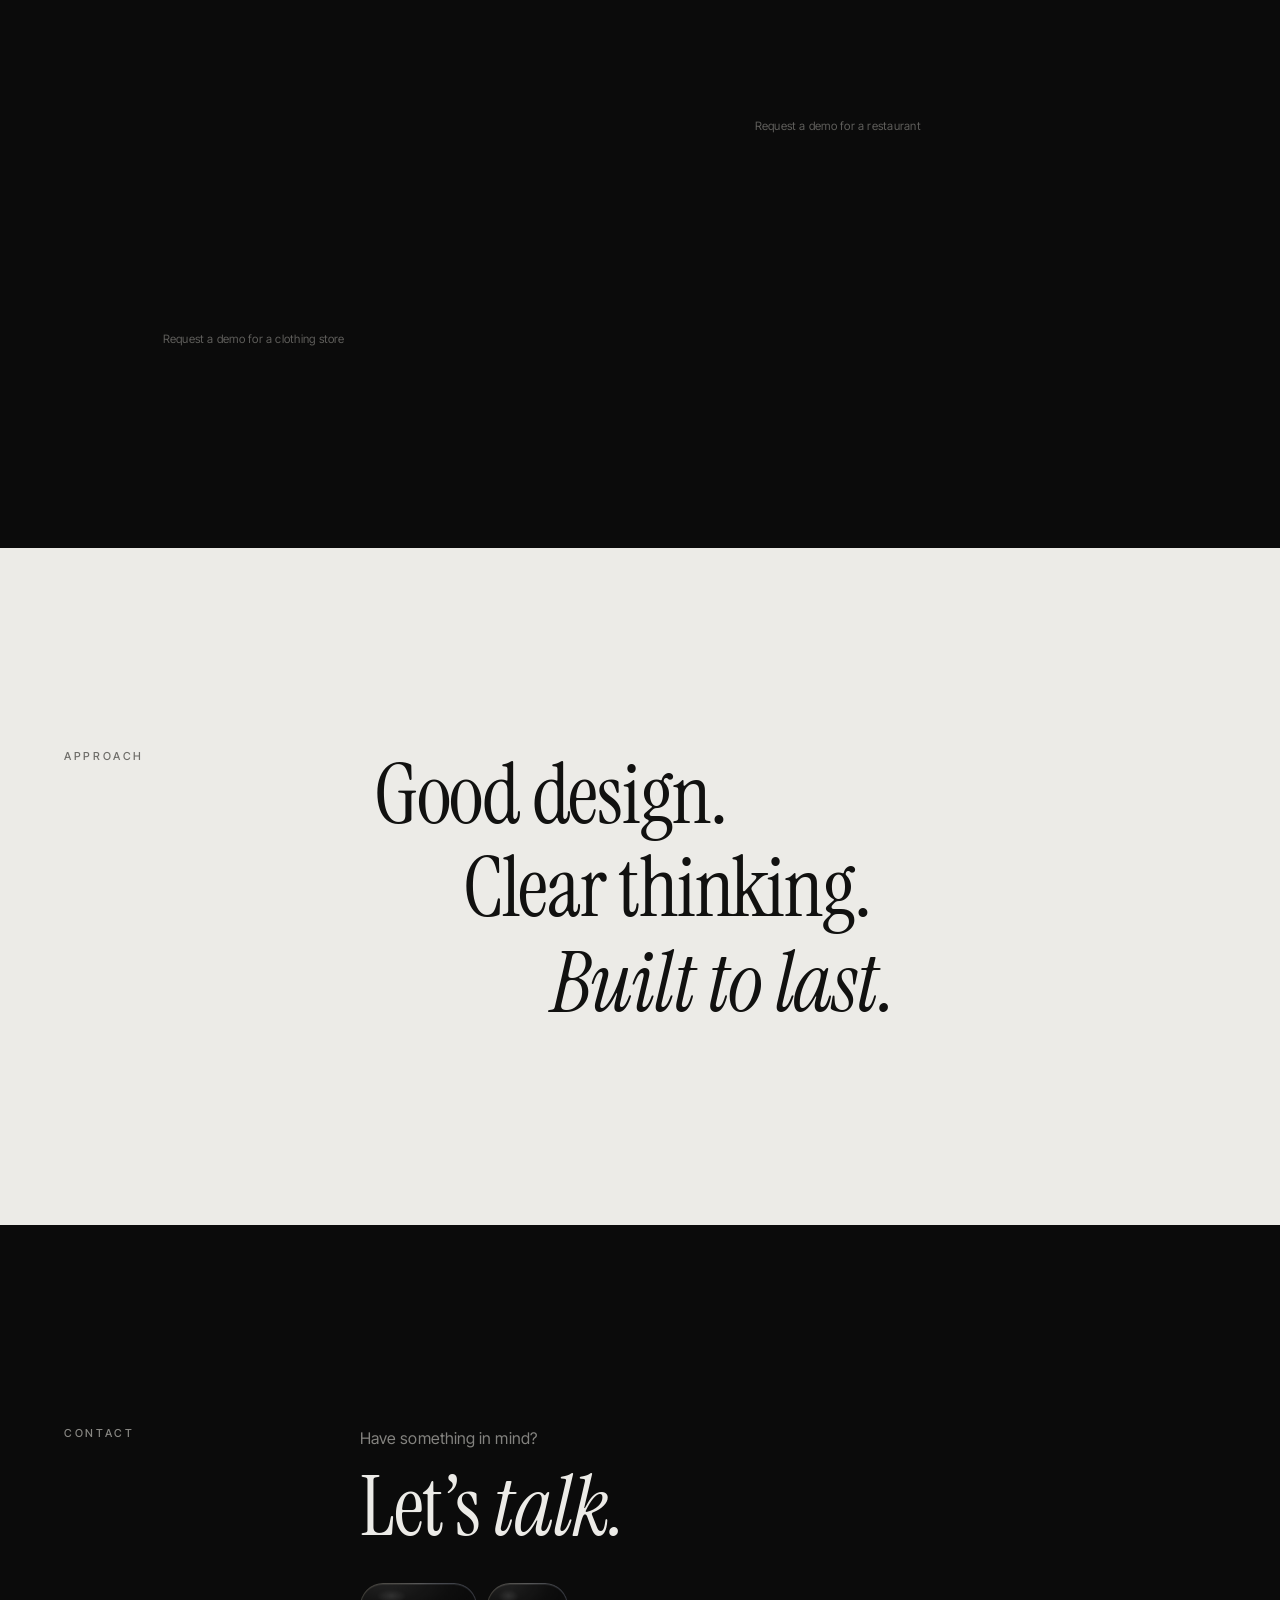
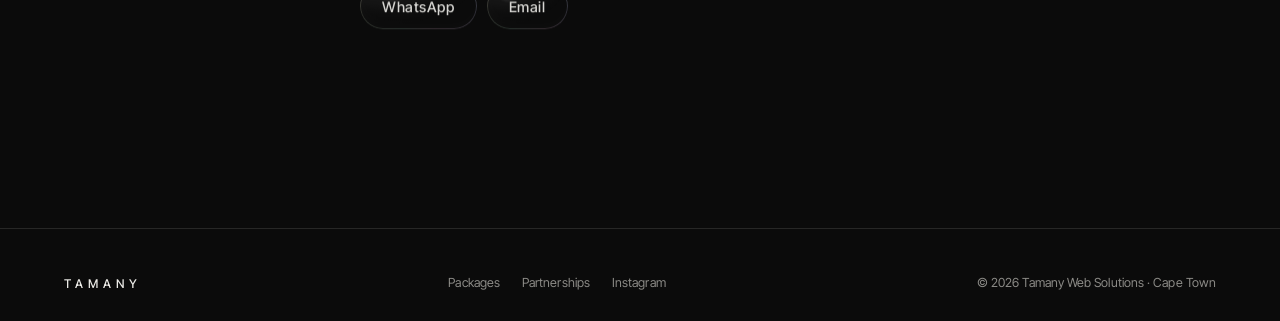
==== commit 791416cb: "Steady scrolling on iPhone; quiet shimmering .TECH - Nav no longer hides/reappears or changes size w" ====
--- a/index.html
+++ b/index.html
@@ -20,12 +20,12 @@
 <link rel="manifest" href="site.webmanifest">
 <link rel="preload" href="assets/fonts/inter-tight.woff2" as="font" type="font/woff2" crossorigin>
 <link rel="preload" href="assets/fonts/instrument-serif-latin-400-italic.woff2" as="font" type="font/woff2" crossorigin>
-<link rel="stylesheet" href="assets/css/site.css?v=f0bcccdd">
+<link rel="stylesheet" href="assets/css/site.css?v=45d7be69">
 <script>(function(r){r.classList.add('js');if(window.matchMedia&&!matchMedia('(prefers-reduced-motion: reduce)').matches){r.classList.add('motion');setTimeout(function(){if(!window.__tamanyReady)r.classList.remove('motion')},2500)}})(document.documentElement)</script>
 <script src="assets/vendor/gsap.min.js" defer></script>
 <script src="assets/vendor/ScrollTrigger.min.js" defer></script>
 <script src="assets/vendor/lenis.min.js" defer></script>
-<script src="assets/js/site.js?v=7078427e" defer></script>
+<script src="assets/js/site.js?v=3d10bd0a" defer></script>
 <script type="application/ld+json">{"@context":"https://schema.org","@type":"ProfessionalService","name":"Tamany Web Solutions","alternateName":"TAMANY","url":"https://tamany.tech/","logo":"https://tamany.tech/assets/img/icon-512.png","image":"https://tamany.tech/og.jpg","description":"Website design, development and management for businesses.","email":"tamanitadiwa@gmail.com","telephone":"+27842818624","address":{"@type":"PostalAddress","addressLocality":"Cape Town","addressCountry":"ZA"},"sameAs":["https://www.instagram.com/tamany.thech/"]}</script>
 </head>
 <body>
--- a/assets/css/site.css
+++ b/assets/css/site.css
@@ -422,3 +422,23 @@
 .photo-cta a:hover,.photo-cta a:focus-visible{color:var(--soft)}
 @media (min-width:900px){.photo-cta{font-size:11.5px}}
 @media (max-width:899px){.diptych .photo-cta{font-size:10.5px}}
+
+/* ==========================================================================
+   Steady nav: same size and position at all times; only the bubble fades in
+   ========================================================================== */
+.nav,.nav.is-scrolled{inset:10px 10px auto;height:52px;padding-inline:20px;border-radius:999px;transform:none;transition:background-color .5s ease,box-shadow .5s ease}
+.nav{background:transparent}
+.nav.is-scrolled{background:radial-gradient(120% 140% at 22% 0%,rgba(40,40,40,.42),rgba(14,14,14,.34) 60%)}
+.nav.is-hidden{transform:none}
+@media (min-width:900px){.nav,.nav.is-scrolled{inset:14px var(--m) auto;height:56px;padding-inline:28px}}
+
+/* ==========================================================================
+   .TECH — quiet, but it catches the light
+   ========================================================================== */
+.hero__tag{font-family:var(--sans);font-style:normal;font-weight:400;font-size:11px;letter-spacing:.5em;margin-right:-.5em;margin-top:18px;color:#a9a8a4;
+  background:linear-gradient(100deg,#8d8c88 0%,#8d8c88 40%,#f4f3ef 50%,#8d8c88 60%,#8d8c88 100%);background-size:250% 100%;background-position:100% 0;
+  -webkit-background-clip:text;background-clip:text;-webkit-text-fill-color:transparent;animation:techsheen 7s ease-in-out 2.4s infinite}
+@keyframes techsheen{0%{background-position:100% 0}35%,100%{background-position:0% 0}}
+@media (min-width:900px){.hero__tag{font-size:12.5px;margin-top:22px}}
+@media (prefers-reduced-motion:reduce){.hero__tag{animation:none;background:none;-webkit-text-fill-color:#a9a8a4}}
+@media (max-width:899px){.hero__tag{font-size:12px}}
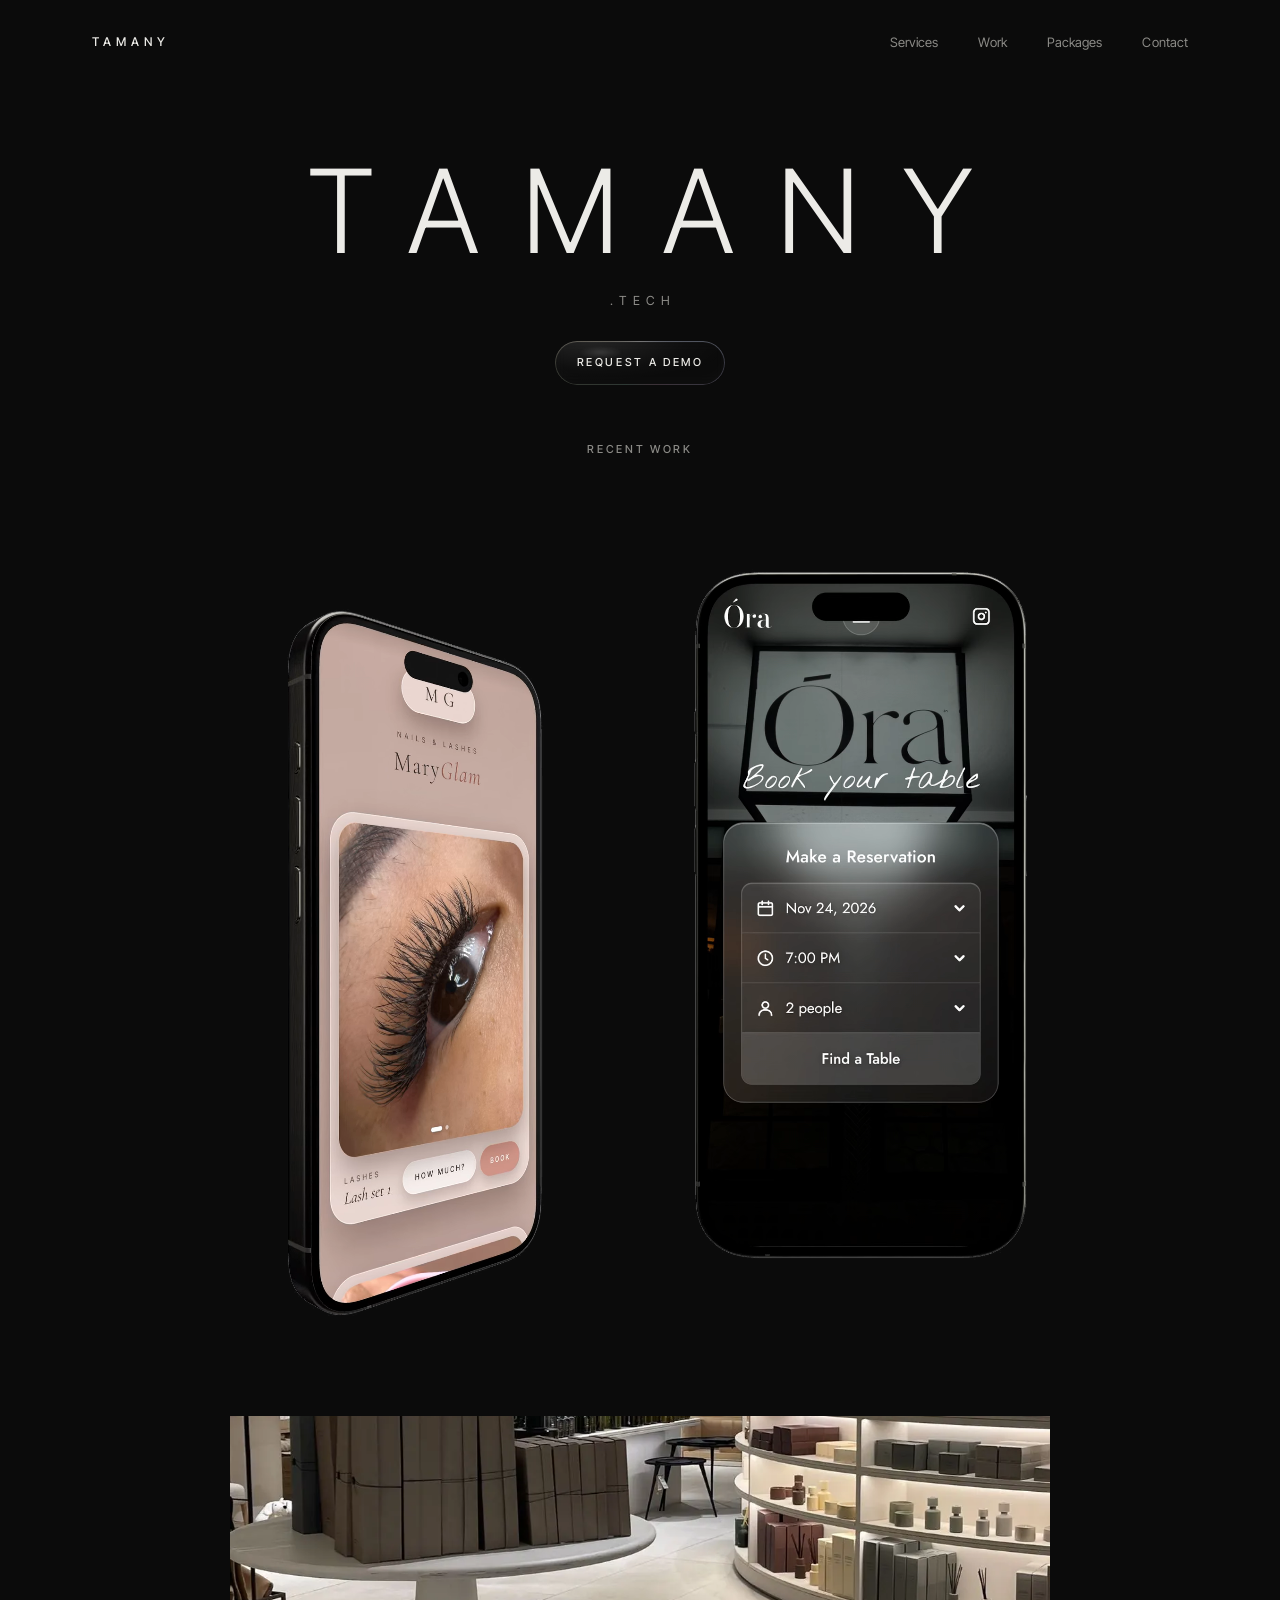
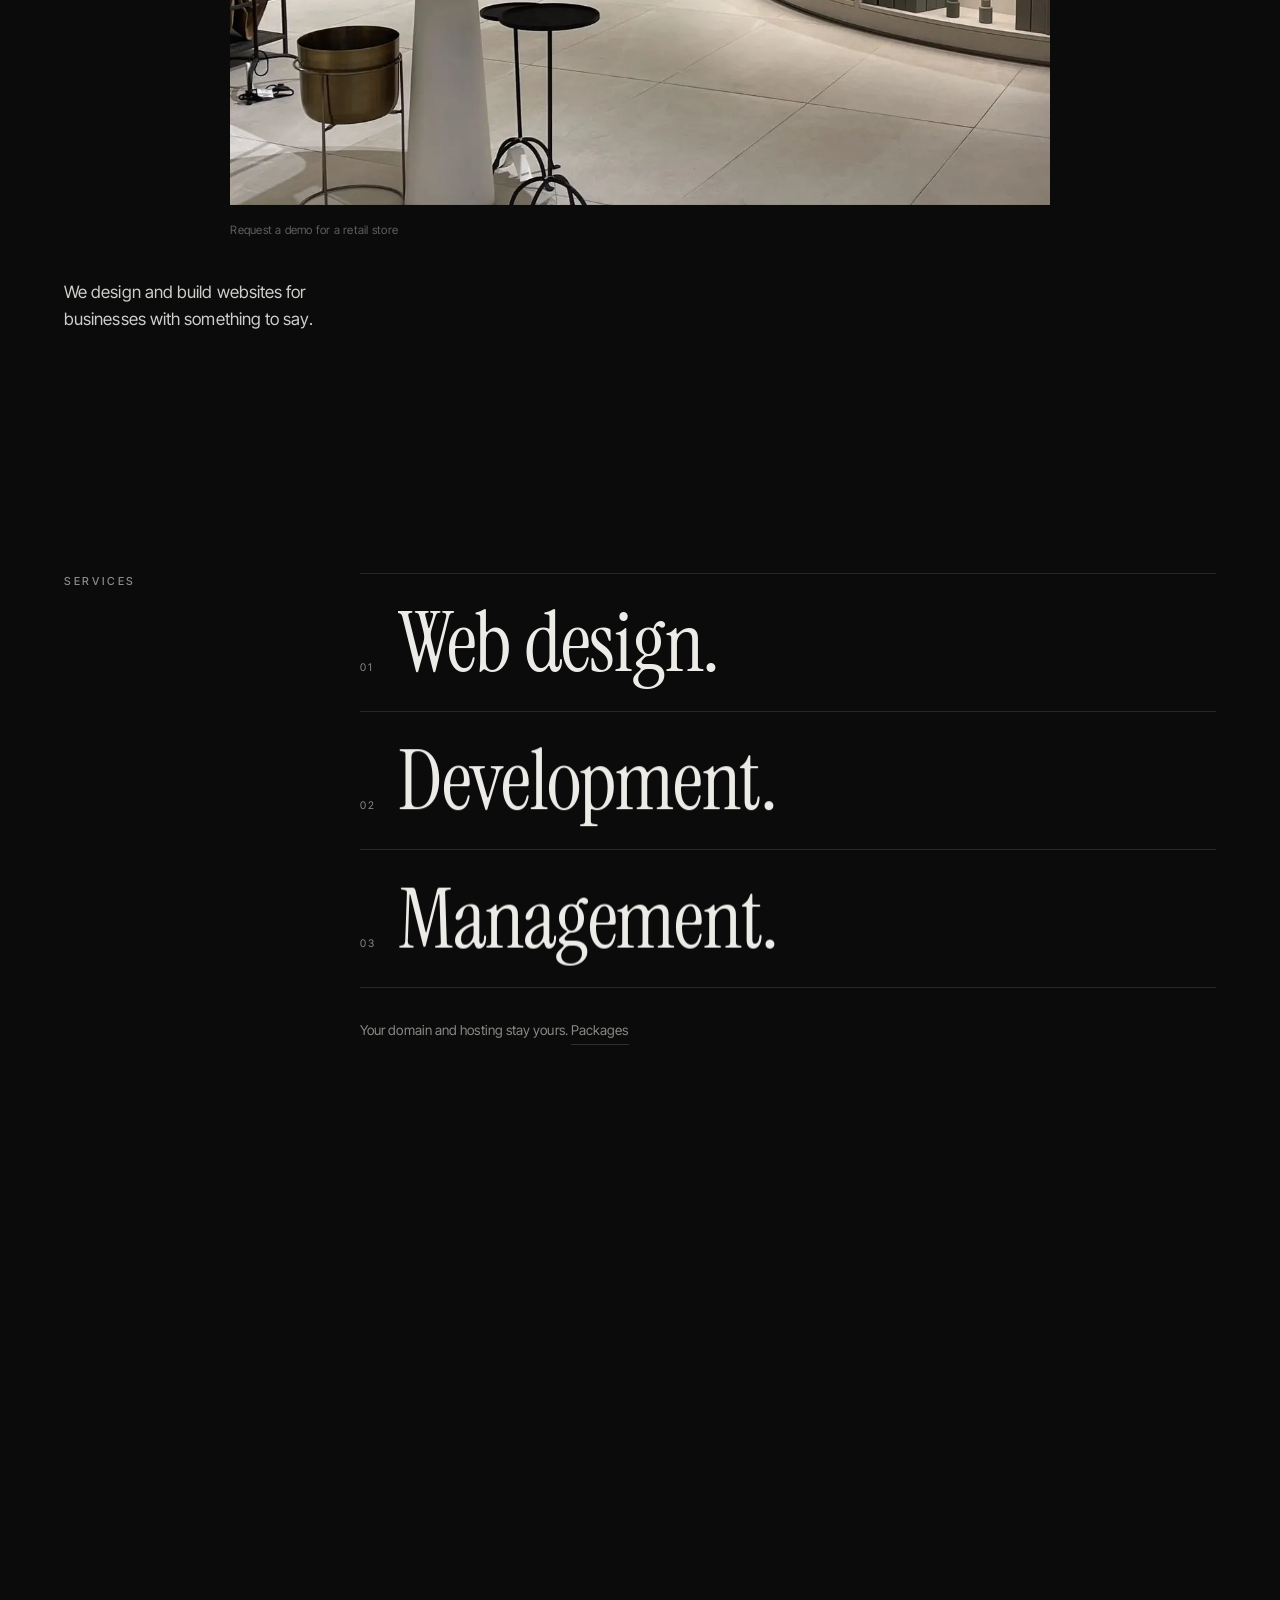
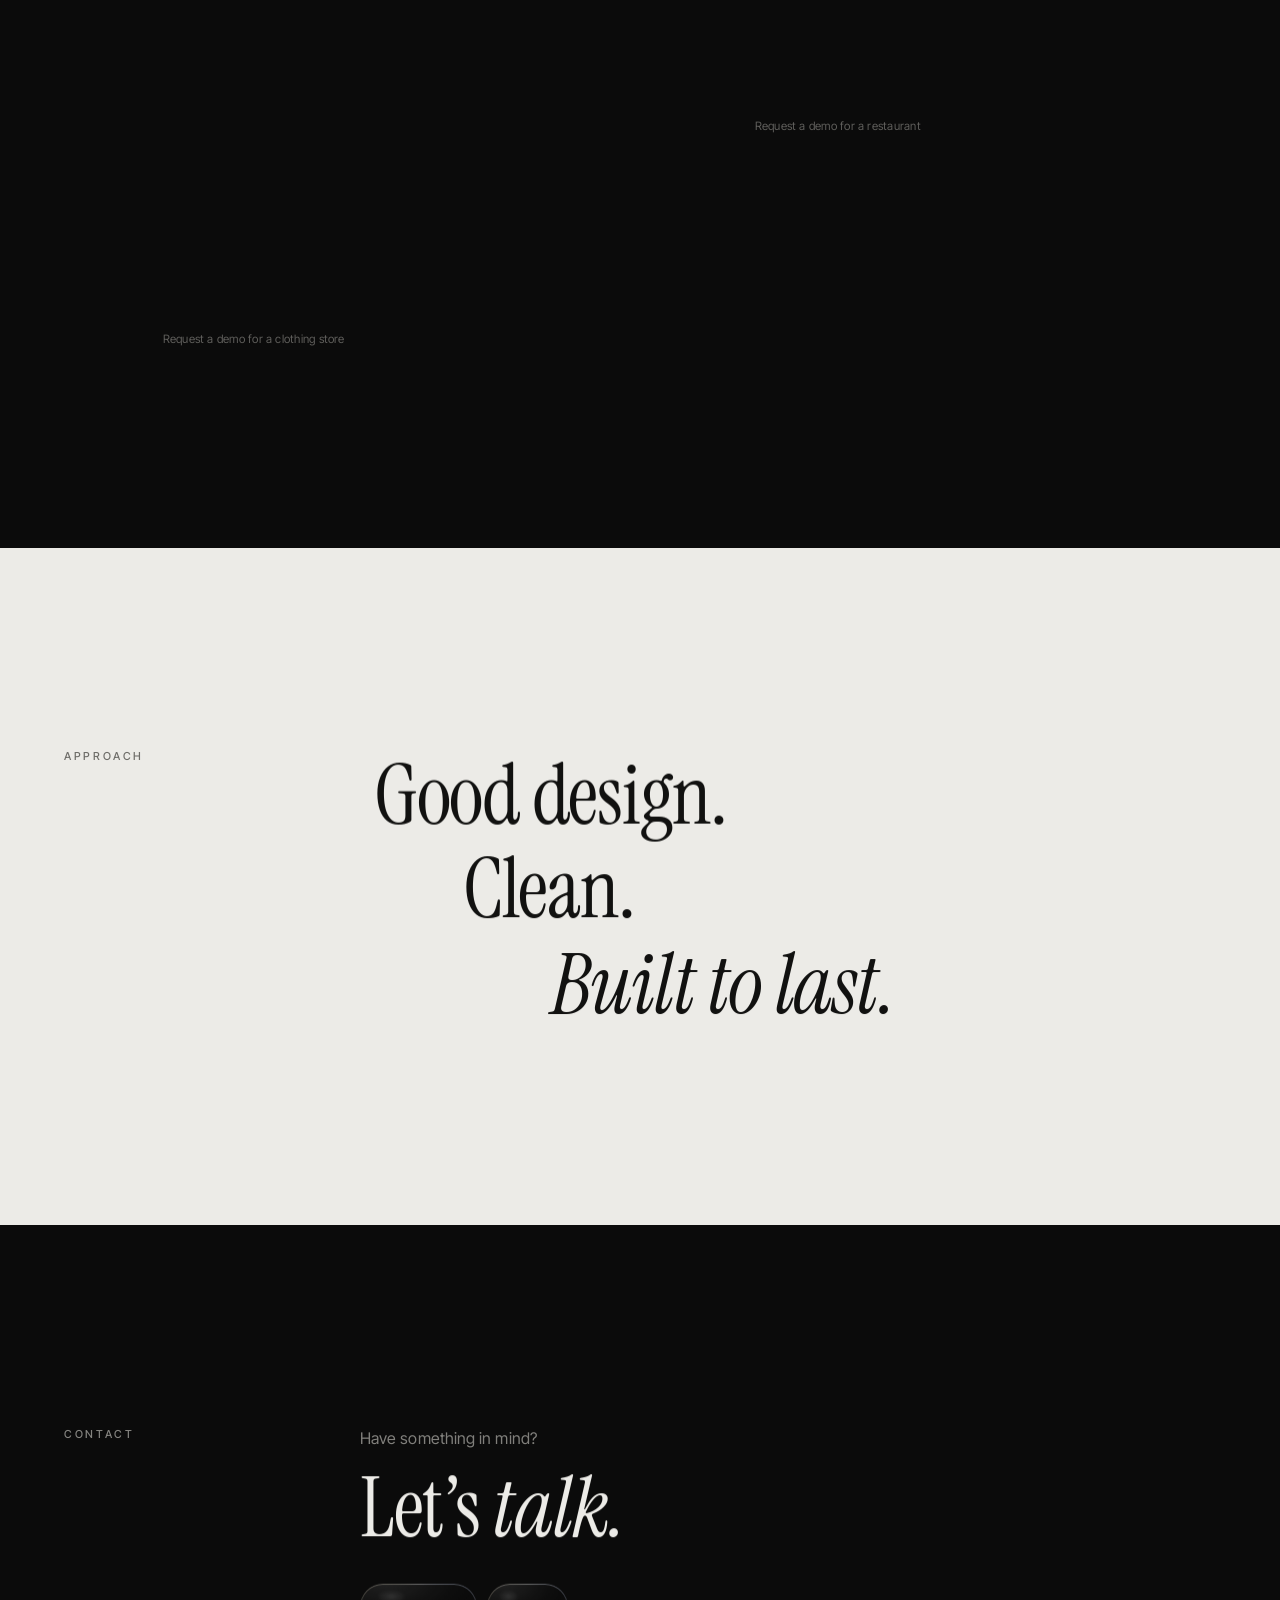
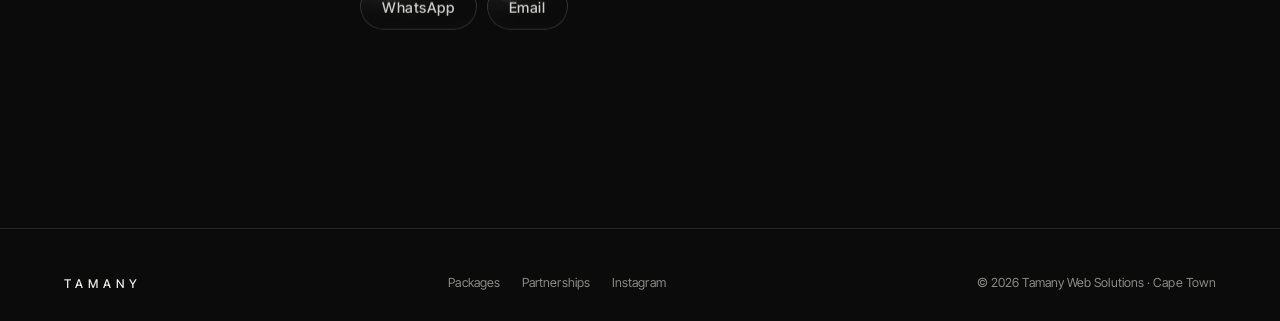
==== commit 0c724bc2: "Copy: Approach 'Clear thinking.' -> 'Clean.' Co-Authored-By: Claude Opus 5.5 <noreply@anthropic.com>" ====
--- a/index.html
+++ b/index.html
@@ -115,7 +115,7 @@
     <h2 class="label col-label" id="approach-h" data-reveal>Approach</h2>
     <ul class="principles col-main">
       <li class="mask"><span>Good design.</span></li>
-      <li class="mask"><span>Clear thinking.</span></li>
+      <li class="mask"><span>Clean.</span></li>
       <li class="mask"><span>Built to last.</span></li>
     </ul>
   </div>
